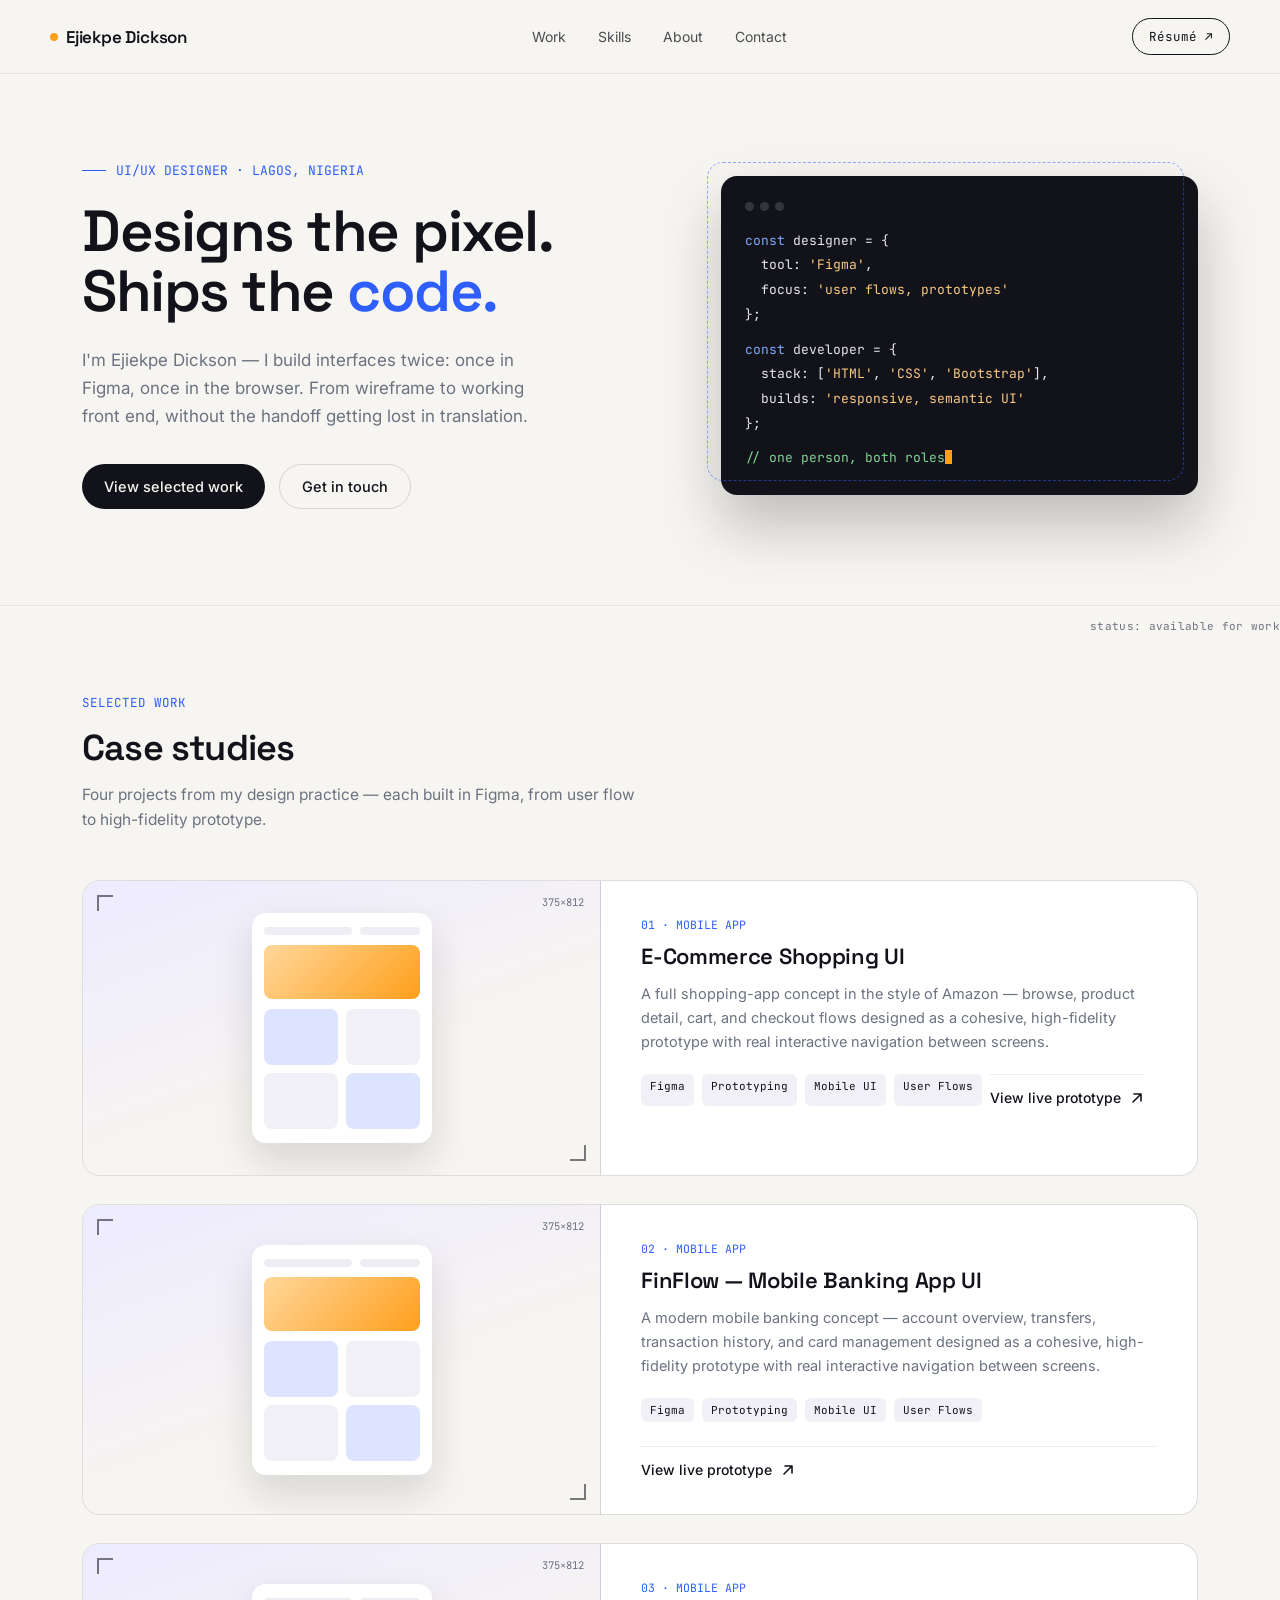
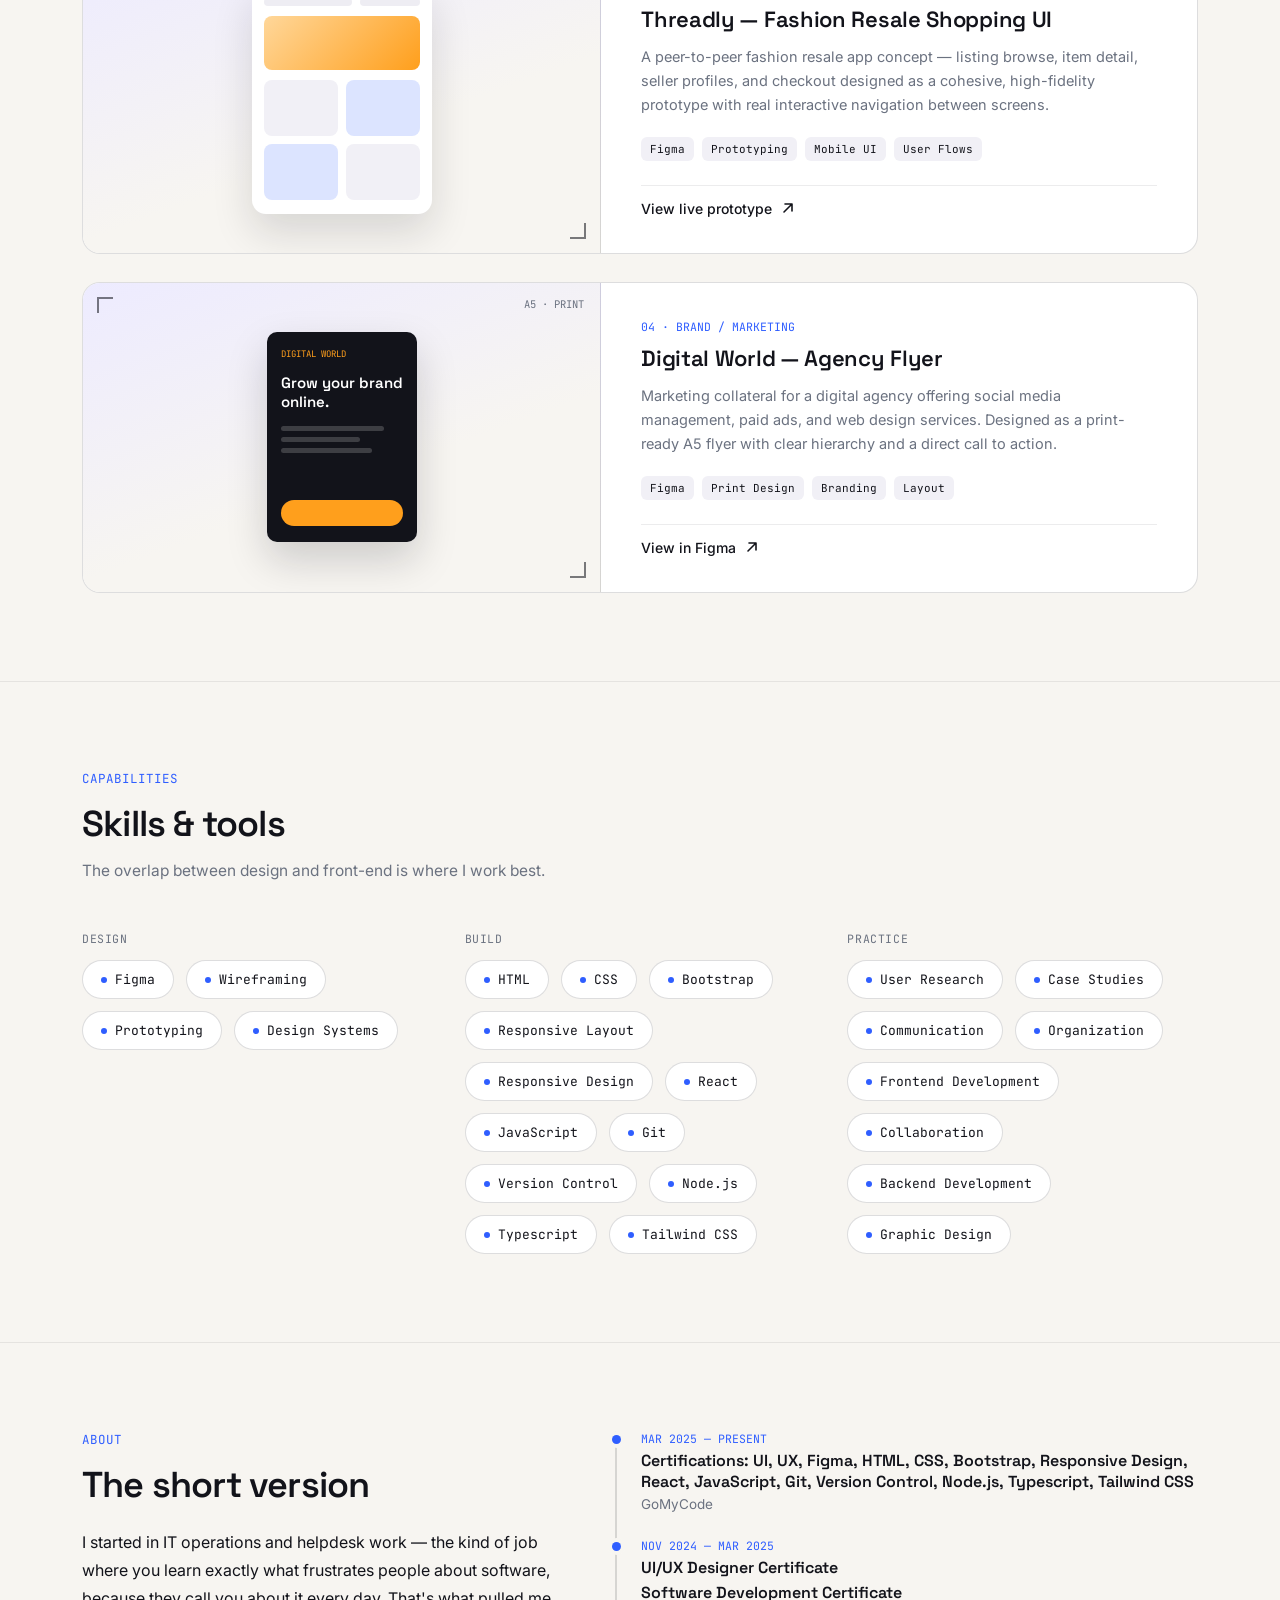
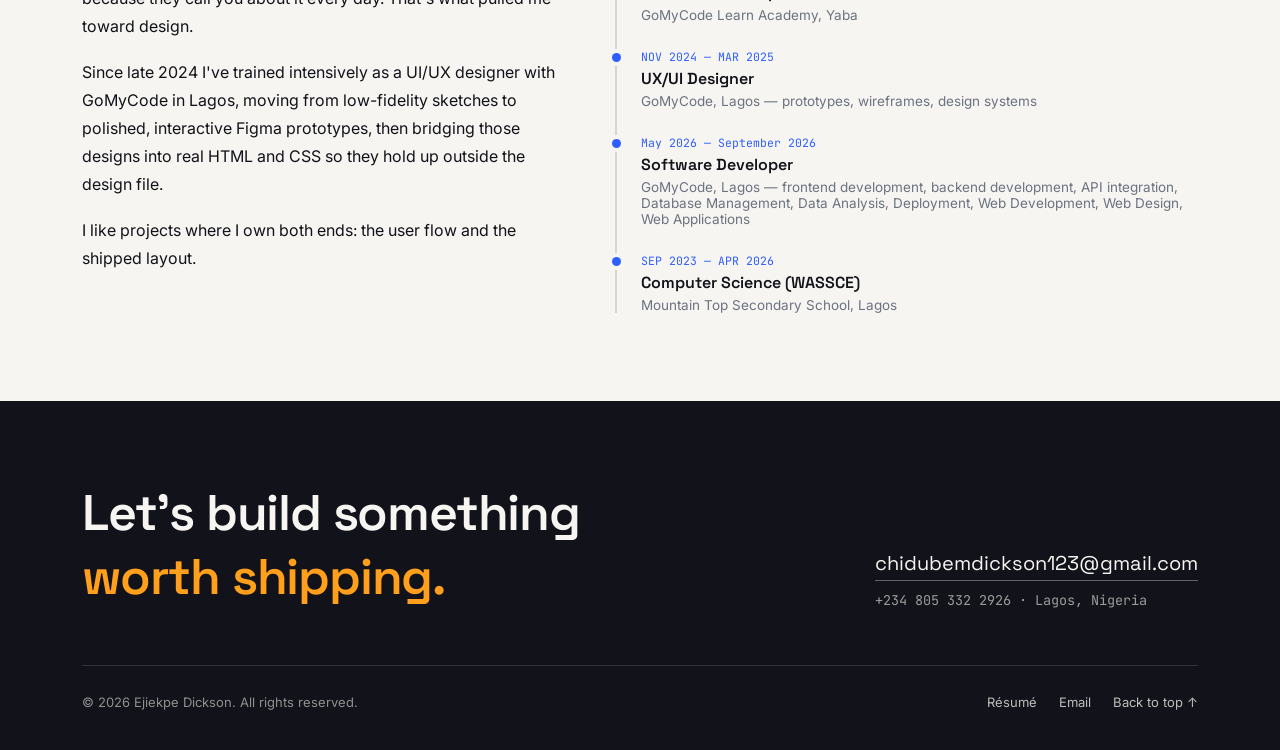
==== index.html @ d139b581 "Additional Changes" ====
<!DOCTYPE html>
<html lang="en">
<head>
<meta charset="UTF-8" />
<meta name="viewport" content="width=device-width, initial-scale=1.0" />
<title>Ejiekpe Dickson — UI/UX Designer &amp; Front-End Developer</title>
<link rel="preconnect" href="https://fonts.googleapis.com">
<link rel="preconnect" href="https://fonts.gstatic.com" crossorigin>
<link href="https://fonts.googleapis.com/css2?family=Space+Grotesk:wght@400;500;600;700&family=JetBrains+Mono:wght@400;500&family=Inter:wght@400;500;600&display=swap" rel="stylesheet">
<style>
  :root{
    --ink:#12131A;
    --paper:#F7F5F1;
    --blueprint:#2F5EFF;
    --amber:#FF9F1C;
    --slate:#6B7280;
    --line: rgba(18,19,26,0.14);
    --line-soft: rgba(18,19,26,0.08);
  }
  *{ box-sizing:border-box; }
  html{ scroll-behavior:smooth; }
  body{
    margin:0;
    background:var(--paper);
    color:var(--ink);
    font-family:'Inter', sans-serif;
    -webkit-font-smoothing:antialiased;
  }
  ::selection{ background:var(--blueprint); color:#fff; }
  a{ color:inherit; }
  img{ max-width:100%; display:block; }

  .mono{ font-family:'JetBrains Mono', monospace; }
  .display{ font-family:'Space Grotesk', sans-serif; }

  :focus-visible{ outline:2px solid var(--blueprint); outline-offset:3px; }

  .wrap{ max-width:1180px; margin:0 auto; padding:0 32px; }
  @media (max-width:640px){ .wrap{ padding:0 20px; } }

  /* ---------- NAV ---------- */
  header{
    position:sticky; top:0; z-index:50;
    background:rgba(247,245,241,0.85);
    backdrop-filter: blur(10px);
    border-bottom:1px solid var(--line-soft);
  }
  .nav{
    display:flex; align-items:center; justify-content:space-between;
    padding:18px 0;
  }
  .nav-name{
    font-family:'Space Grotesk', sans-serif;
    font-weight:600; font-size:17px; letter-spacing:-0.2px;
    text-decoration:none;
    display:flex; align-items:center; gap:8px;
  }
  .nav-name .dot{ width:8px; height:8px; border-radius:50%; background:var(--amber); display:inline-block; }
  .nav-links{ display:flex; gap:32px; align-items:center; }
  .nav-links a{
    text-decoration:none; font-size:14px; color:var(--ink); opacity:0.75;
    transition:opacity 0.15s;
  }
  .nav-links a:hover{ opacity:1; }
  .nav-cta{
    font-family:'JetBrains Mono', monospace;
    font-size:12.5px; padding:9px 16px; border:1px solid var(--ink);
    border-radius:100px; text-decoration:none !important; opacity:1 !important;
    transition: background 0.15s, color 0.15s;
  }
  .nav-cta:hover{ background:var(--ink); color:var(--paper); }
  .nav-toggle{ display:none; }
  @media (max-width:760px){
    .nav-links{ display:none; }
    .nav-toggle{ display:block; }
  }

  /* ---------- HERO ---------- */
  .hero{
    padding:88px 0 96px;
    position:relative;
  }
  .hero-grid{
    display:grid;
    grid-template-columns: 1.1fr 0.9fr;
    gap:56px;
    align-items:center;
  }
  @media (max-width:900px){
    .hero-grid{ grid-template-columns:1fr; gap:48px; }
  }

  .eyebrow{
    font-family:'JetBrains Mono', monospace;
    font-size:13px; color:var(--blueprint);
    display:flex; align-items:center; gap:10px;
    margin-bottom:22px;
  }
  .eyebrow::before{
    content:''; width:24px; height:1px; background:var(--blueprint);
  }

  .hero h1{
    font-family:'Space Grotesk', sans-serif;
    font-weight:600;
    font-size:clamp(34px, 5vw, 58px);
    line-height:1.04;
    letter-spacing:-1.5px;
    margin:0 0 24px;
  }
  .hero h1 .accent{ color:var(--blueprint); }
  .hero p.lede{
    font-size:17px; line-height:1.65; color:var(--slate);
    max-width:480px; margin:0 0 34px;
  }
  .hero-actions{ display:flex; gap:14px; flex-wrap:wrap; }
  .btn{
    display:inline-flex; align-items:center; gap:8px;
    padding:13px 22px; border-radius:100px;
    text-decoration:none; font-size:14.5px; font-weight:500;
    transition:transform 0.15s ease, box-shadow 0.15s ease;
  }
  .btn:hover{ transform:translateY(-2px); }
  .btn-primary{ background:var(--ink); color:var(--paper); }
  .btn-primary:hover{ box-shadow:0 10px 24px rgba(18,19,26,0.25); }
  .btn-ghost{ border:1px solid var(--line); color:var(--ink); }
  .btn-ghost:hover{ border-color:var(--ink); }

  /* hero visual: blueprint/terminal panel */
  .hero-panel{
    position:relative;
    background:var(--ink);
    border-radius:16px;
    padding:26px 24px 24px;
    color:#E7E7EC;
    font-family:'JetBrains Mono', monospace;
    font-size:13px;
    line-height:1.9;
    box-shadow:0 30px 60px rgba(18,19,26,0.25);
  }
  .hero-panel::before{
    content:'';
    position:absolute; top:-14px; left:-14px; right:14px; bottom:14px;
    border:1px dashed rgba(47,94,255,0.5);
    border-radius:16px;
    pointer-events:none;
  }
  .dots{ display:flex; gap:6px; margin-bottom:18px; }
  .dots span{ width:9px; height:9px; border-radius:50%; background:rgba(255,255,255,0.15); }
  .term-line{ white-space:pre; }
  .term-line .k{ color:#7DA9FF; }
  .term-line .s{ color:#FFC97D; }
  .term-line .c{ color:#7BD88F; }
  .caret{ display:inline-block; width:7px; height:14px; background:var(--amber); vertical-align:-2px; animation:blink 1.1s step-end infinite; }
  @keyframes blink{ 50%{ opacity:0; } }
  .corner-tag{
    position:absolute; font-family:'JetBrains Mono', monospace; font-size:11px;
    color:var(--slate); letter-spacing:0.3px;
  }
  .corner-tag.br{ bottom:-28px; right:0; }

  /* ---------- SECTION HEADERS ---------- */
  .section{ padding:88px 0; border-top:1px solid var(--line-soft); }
  .section-head{ margin-bottom:48px; max-width:560px; }
  .section-eyebrow{
    font-family:'JetBrains Mono', monospace; font-size:12.5px; color:var(--blueprint);
    margin-bottom:14px; display:block;
  }
  .section-head h2{
    font-family:'Space Grotesk', sans-serif; font-weight:600;
    font-size:clamp(26px,3.4vw,36px); letter-spacing:-0.8px; margin:0 0 12px;
  }
  .section-head p{ color:var(--slate); font-size:15.5px; line-height:1.6; margin:0; }

  /* ---------- WORK ---------- */
  .work-list{ display:flex; flex-direction:column; gap:28px; }
  .project-card{
    display:grid;
    grid-template-columns: 1fr 1.15fr;
    gap:0;
    border:1px solid var(--line);
    border-radius:18px;
    overflow:hidden;
    background:#fff;
    transition: box-shadow 0.2s ease, transform 0.2s ease;
  }
  .project-card:hover{ box-shadow:0 20px 48px rgba(18,19,26,0.10); transform:translateY(-3px); }
  @media (max-width:820px){ .project-card{ grid-template-columns:1fr; } }

  .project-visual{
    position:relative;
    background: linear-gradient(160deg, #EDEBFF 0%, #F7F5F1 60%);
    padding:32px;
    display:flex; align-items:center; justify-content:center;
    min-height:260px;
    border-right:1px solid var(--line);
  }
  @media (max-width:820px){ .project-visual{ border-right:none; border-bottom:1px solid var(--line); } }
  .dim-corner{
    position:absolute; width:16px; height:16px;
    border-color:var(--blueprint); opacity:0.55;
  }
  .dim-corner.tl{ top:14px; left:14px; border-top:2px solid; border-left:2px solid; }
  .dim-corner.br{ bottom:14px; right:14px; border-bottom:2px solid; border-right:2px solid; }
  .dim-label{
    position:absolute; top:14px; right:16px;
    font-family:'JetBrains Mono', monospace; font-size:10.5px; color:var(--slate);
  }

  /* mock: shopping app */
  .mock-phone{
    width:180px; height:230px; background:#fff; border-radius:14px;
    box-shadow:0 18px 40px rgba(18,19,26,0.14);
    padding:14px 12px; position:relative;
  }
  .mock-phone .row{ display:flex; gap:8px; margin-bottom:10px; }
  .mock-phone .chip{ height:8px; border-radius:4px; background:#EEEDF3; }
  .mock-phone .chip.w1{ width:60%; }
  .mock-phone .chip.w2{ width:40%; }
  .mock-phone .banner{ height:54px; border-radius:8px; background:linear-gradient(135deg,#FFD79A,#FF9F1C); margin-bottom:10px; }
  .mock-phone .grid2{ display:grid; grid-template-columns:1fr 1fr; gap:8px; }
  .mock-phone .tile{ height:56px; border-radius:8px; background:#F1F0F6; }
  .mock-phone .tile.blue{ background:#DCE4FF; }

  /* mock: flyer */
  .mock-flyer{
    width:150px; height:210px; background:#12131A; border-radius:10px;
    box-shadow:0 18px 40px rgba(18,19,26,0.18);
    padding:16px 14px; position:relative; color:#fff;
  }
  .mock-flyer .badge{ font-family:'JetBrains Mono',monospace; font-size:9px; color:#FF9F1C; margin-bottom:14px; }
  .mock-flyer .headline{ font-family:'Space Grotesk',sans-serif; font-weight:600; font-size:15px; line-height:1.25; margin-bottom:14px; }
  .mock-flyer .fl-line{ height:5px; background:rgba(255,255,255,0.18); border-radius:3px; margin-bottom:6px; }
  .mock-flyer .fl-line.w1{ width:85%; } .mock-flyer .fl-line.w2{ width:65%; } .mock-flyer .fl-line.w3{ width:75%; }
  .mock-flyer .fl-cta{ position:absolute; bottom:16px; left:14px; right:14px; height:26px; border-radius:20px; background:#FF9F1C; }

  .project-info{ padding:36px 40px; display:flex; flex-direction:column; }
  .project-tag{ font-family:'JetBrains Mono', monospace; font-size:11.5px; color:var(--blueprint); margin-bottom:10px; }
  .project-info h3{
    font-family:'Space Grotesk', sans-serif; font-size:22px; font-weight:600;
    letter-spacing:-0.3px; margin:0 0 12px;
  }
  .project-info p{ color:var(--slate); font-size:14.5px; line-height:1.65; margin:0 0 20px; }
  .project-meta{ display:flex; flex-wrap:wrap; gap:8px; margin-bottom:24px; }
  .meta-pill{
    font-family:'JetBrains Mono', monospace; font-size:11px; color:var(--ink);
    background:#F1F0F6; border-radius:6px; padding:5px 9px;
  }
  .project-link{
    margin-top:auto; display:inline-flex; align-items:center; gap:8px;
    font-size:14px; font-weight:500; text-decoration:none; color:var(--ink);
    padding-top:14px; border-top:1px solid var(--line-soft);
  }
  .project-link svg{ transition:transform 0.15s; }
  .project-link:hover svg{ transform:translate(3px,-3px); }

  /* ---------- SKILLS ---------- */
  .skills-rail{ display:flex; flex-wrap:wrap; gap:12px; }
  .skill-chip{
    font-family:'JetBrains Mono', monospace; font-size:13px;
    border:1px solid var(--line); border-radius:100px;
    padding:10px 18px; display:flex; align-items:center; gap:8px;
    background:#fff;
  }
  .skill-chip .lvl{ width:6px; height:6px; border-radius:50%; background:var(--blueprint); }
  .skill-groups{ display:grid; grid-template-columns:repeat(3,1fr); gap:32px; margin-top:36px; }
  @media (max-width:760px){ .skill-groups{ grid-template-columns:1fr; } }
  .skill-group-title{
    font-family:'JetBrains Mono', monospace; font-size:11.5px; color:var(--slate);
    text-transform:uppercase; letter-spacing:0.6px; margin-bottom:14px;
  }

  /* ---------- ABOUT ---------- */
  .about-grid{ display:grid; grid-template-columns:0.9fr 1.1fr; gap:56px; align-items:start; }
  @media (max-width:900px){ .about-grid{ grid-template-columns:1fr; } }
  .about-copy p{ font-size:16px; line-height:1.75; color:var(--ink); margin:0 0 18px; }
  .about-copy p:last-child{ margin-bottom:0; }
  .timeline{ border-left:2px solid var(--line); padding-left:24px; display:flex; flex-direction:column; gap:26px; }
  .t-item{ position:relative; }
  .t-item::before{
    content:''; position:absolute; left:-29.5px; top:4px;
    width:9px; height:9px; border-radius:50%; background:var(--blueprint);
    box-shadow:0 0 0 4px var(--paper);
  }
  .t-date{ font-family:'JetBrains Mono', monospace; font-size:11.5px; color:var(--blueprint); margin-bottom:4px; }
  .t-role{ font-family:'Space Grotesk', sans-serif; font-weight:600; font-size:16px; margin-bottom:4px; }
  .t-org{ font-size:13.5px; color:var(--slate); }

  /* ---------- FOOTER / CONTACT ---------- */
  footer{ background:var(--ink); color:var(--paper); padding:80px 0 40px; }
  .footer-head{ display:flex; justify-content:space-between; align-items:flex-end; gap:24px; flex-wrap:wrap; margin-bottom:56px; }
  .footer-head h2{
    font-family:'Space Grotesk', sans-serif; font-weight:600;
    font-size:clamp(30px,4.5vw,50px); letter-spacing:-1.2px; margin:0; max-width:560px;
  }
  .footer-head .accent{ color:var(--amber); }
  .footer-contact{ display:flex; flex-direction:column; gap:10px; }
  .footer-email{
    font-family:'Space Grotesk', sans-serif; font-size:20px; text-decoration:none;
    border-bottom:1px solid rgba(247,245,241,0.35); padding-bottom:4px; width:fit-content;
  }
  .footer-sub{ font-size:13.5px; color:rgba(247,245,241,0.6); font-family:'JetBrains Mono', monospace; }
  .footer-bottom{
    display:flex; justify-content:space-between; align-items:center; flex-wrap:wrap; gap:16px;
    padding-top:28px; border-top:1px solid rgba(247,245,241,0.14);
    font-size:13px; color:rgba(247,245,241,0.55);
  }
  .footer-links{ display:flex; gap:22px; }
  .footer-links a{ text-decoration:none; color:rgba(247,245,241,0.75); }
  .footer-links a:hover{ color:#fff; }

  /* reveal on scroll */
  .reveal{ opacity:0; transform:translateY(18px); transition:opacity 0.6s ease, transform 0.6s ease; }
  .reveal.in{ opacity:1; transform:translateY(0); }

  @media (prefers-reduced-motion: reduce){
    html{ scroll-behavior:auto; }
    .reveal{ transition:none; opacity:1; transform:none; }
    .caret{ animation:none; }
  }
</style>
</head>
<body>

<header>
  <div class="wrap nav">
    <a href="#top" class="nav-name"><span class="dot"></span>Ejiekpe Dickson</a>
    <nav class="nav-links">
      <a href="#work">Work</a>
      <a href="#skills">Skills</a>
      <a href="#about">About</a>
      <a href="#contact">Contact</a>
    </nav>
    <a class="nav-cta mono" href="resume.html" target="_blank" rel="noopener">Résumé ↗</a>
  </div>
</header>

<main id="top">

  <!-- HERO -->
  <section class="hero">
    <div class="wrap hero-grid">
      <div>
        <div class="eyebrow">UI/UX DESIGNER · LAGOS, NIGERIA</div>
        <h1>Designs the pixel. <br>Ships the <span class="accent">code.</span></h1>
        <p class="lede">I'm Ejiekpe Dickson — I build interfaces twice: once in Figma, once in the browser. From wireframe to working front end, without the handoff getting lost in translation.</p>
        <div class="hero-actions">
          <a href="#work" class="btn btn-primary">View selected work</a>
          <a href="#contact" class="btn btn-ghost">Get in touch</a>
        </div>
      </div>

      <div>
        <div class="hero-panel">
          <div class="dots"><span></span><span></span><span></span></div>
          <div class="term-line"><span class="k">const</span> designer = {</div>
          <div class="term-line">&nbsp;&nbsp;tool: <span class="s">'Figma'</span>,</div>
          <div class="term-line">&nbsp;&nbsp;focus: <span class="s">'user flows, prototypes'</span></div>
          <div class="term-line">};</div>
          <div class="term-line" style="margin-top:10px"><span class="k">const</span> developer = {</div>
          <div class="term-line">&nbsp;&nbsp;stack: [<span class="s">'HTML'</span>, <span class="s">'CSS'</span>, <span class="s">'Bootstrap'</span>],</div>
          <div class="term-line">&nbsp;&nbsp;builds: <span class="s">'responsive, semantic UI'</span></div>
          <div class="term-line">};</div>
          <div class="term-line" style="margin-top:10px"><span class="c">// one person, both roles</span><span class="caret"></span></div>
        </div>
        <div class="corner-tag br mono">status: available for work</div>
      </div>
    </div>
  </section>

  <!-- WORK -->
  <section class="section" id="work">
    <div class="wrap">
      <div class="section-head reveal">
        <span class="section-eyebrow">SELECTED WORK</span>
        <h2>Case studies</h2>
        <p>Four projects from my design practice — each built in Figma, from user flow to high-fidelity prototype.</p>
      </div>

      <div class="work-list">

        <article class="project-card reveal">
          <div class="project-visual">
            <span class="dim-corner tl"></span>
            <span class="dim-corner br"></span>
            <span class="dim-label">375×812</span>
            <div class="mock-phone">
              <div class="row"><div class="chip w1"></div><div class="chip w2"></div></div>
              <div class="banner"></div>
              <div class="grid2">
                <div class="tile blue"></div>
                <div class="tile"></div>
                <div class="tile"></div>
                <div class="tile blue"></div>
              </div>
            </div>
          </div>
          <div class="project-info">
            <span class="project-tag mono">01 · MOBILE APP</span>
            <h3>E-Commerce Shopping UI</h3>
            <p>A full shopping-app concept in the style of Amazon — browse, product detail, cart, and checkout flows designed as a cohesive, high-fidelity prototype with real interactive navigation between screens.</p>
            <div class="project-meta">
              <span class="meta-pill">Figma</span>
              <span class="meta-pill">Prototyping</span>
              <span class="meta-pill">Mobile UI</span>
              <span class="meta-pill">User Flows</span>
            <a class="project-link" href="https://www.figma.com/proto/twJjg0E0fJsLL2UksdY4fW/Amazon-App-%E2%80%93-E-Commerce-Shopping-UI-Design--Community-?node-id=4-3&p=f&t=TzZGaZgRQj4ELSGm-1&scaling=scale-down&content-scaling=fixed&page-id=0%3A1&starting-point-node-id=4%3A3&show-proto-sidebar=1" target="_blank" rel="noopener">
              View live prototype
              <svg width="16" height="16" viewBox="0 0 16 16" fill="none"><path d="M4 12L12 4M12 4H5M12 4V11" stroke="currentColor" stroke-width="1.6" stroke-linecap="round" stroke-linejoin="round"/></svg>
            </a>
          </div>
        </article>

        <article class="project-card reveal">
          <div class="project-visual">
            <span class="dim-corner tl"></span>
            <span class="dim-corner br"></span>
            <span class="dim-label">375×812</span>
            <div class="mock-phone">
              <div class="row"><div class="chip w1"></div><div class="chip w2"></div></div>
              <div class="banner"></div>
              <div class="grid2">
                <div class="tile blue"></div>
                <div class="tile"></div>
                <div class="tile"></div>
                <div class="tile blue"></div>
              </div>
            </div>
          </div>
          <div class="project-info">
            <span class="project-tag mono">02 · MOBILE APP</span>
            <h3>FinFlow — Mobile Banking App UI</h3>
            <p>A modern mobile banking concept — account overview, transfers, transaction history, and card management designed as a cohesive, high-fidelity prototype with real interactive navigation between screens.</p>
            <div class="project-meta">
              <span class="meta-pill">Figma</span>
              <span class="meta-pill">Prototyping</span>
              <span class="meta-pill">Mobile UI</span>
              <span class="meta-pill">User Flows</span>
            </div>
            <a class="project-link" href="https://www.figma.com/proto/Xz7dhCIPa7hQMRagpHbmeu/FinFlow-%E2%80%94-Mobile-Banking-App-UI?t=gE8OJDt67TYimboI-0&scaling=min-zoom&content-scaling=fixed&page-id=0%3A1&node-id=1-2" target="_blank" rel="noopener">
              View live prototype
              <svg width="16" height="16" viewBox="0 0 16 16" fill="none"><path d="M4 12L12 4M12 4H5M12 4V11" stroke="currentColor" stroke-width="1.6" stroke-linecap="round" stroke-linejoin="round"/></svg>
            </a>
          </div>
        </article>

        <article class="project-card reveal">
          <div class="project-visual">
            <span class="dim-corner tl"></span>
            <span class="dim-corner br"></span>
            <span class="dim-label">375×812</span>
            <div class="mock-phone">
              <div class="row"><div class="chip w1"></div><div class="chip w2"></div></div>
              <div class="banner"></div>
              <div class="grid2">
                <div class="tile"></div>
                <div class="tile blue"></div>
                <div class="tile blue"></div>
                <div class="tile"></div>
              </div>
            </div>
          </div>
          <div class="project-info">
            <span class="project-tag mono">03 · MOBILE APP</span>
            <h3>Threadly — Fashion Resale Shopping UI</h3>
            <p>A peer-to-peer fashion resale app concept — listing browse, item detail, seller profiles, and checkout designed as a cohesive, high-fidelity prototype with real interactive navigation between screens.</p>
            <div class="project-meta">
              <span class="meta-pill">Figma</span>
              <span class="meta-pill">Prototyping</span>
              <span class="meta-pill">Mobile UI</span>
              <span class="meta-pill">User Flows</span>
            </div>
            <a class="project-link" href="https://www.figma.com/proto/ut2lO1hCT1522Ffp3O3Z5t/Threadly-%E2%80%94-Fashion-Resale-Shopping-UI?node-id=1-2&p=f&t=a5HvKSXQgtXNwdID-1&scaling=min-zoom&content-scaling=fixed&page-id=0%3A1&starting-point-node-id=1%3A2">
              View live prototype
              <svg width="16" height="16" viewBox="0 0 16 16" fill="none"><path d="M4 12L12 4M12 4H5M12 4V11" stroke="currentColor" stroke-width="1.6" stroke-linecap="round" stroke-linejoin="round"/></svg>
            </a>
          </div>
        </article>

        <article class="project-card reveal">
          <div class="project-visual">
            <span class="dim-corner tl"></span>
            <span class="dim-corner br"></span>
            <span class="dim-label">A5 · PRINT</span>
            <div class="mock-flyer">
              <div class="badge">DIGITAL WORLD</div>
              <div class="headline">Grow your brand online.</div>
              <div class="fl-line w1"></div>
              <div class="fl-line w2"></div>
              <div class="fl-line w3"></div>
              <div class="fl-cta"></div>
            </div>
          </div>
          <div class="project-info">
            <span class="project-tag mono">04 · BRAND / MARKETING</span>
            <h3>Digital World — Agency Flyer</h3>
            <p>Marketing collateral for a digital agency offering social media management, paid ads, and web design services. Designed as a print-ready A5 flyer with clear hierarchy and a direct call to action.</p>
            <div class="project-meta">
              <span class="meta-pill">Figma</span>
              <span class="meta-pill">Print Design</span>
              <span class="meta-pill">Branding</span>
              <span class="meta-pill">Layout</span>
            </div>
            <a class="project-link" href="https://www.figma.com/design/knZTorh74vgfqlepMfeIb7/Digital-World?t=3y9PdUUTFz3yiaUQ-1" target="_blank" rel="noopener">
              View in Figma
              <svg width="16" height="16" viewBox="0 0 16 16" fill="none"><path d="M4 12L12 4M12 4H5M12 4V11" stroke="currentColor" stroke-width="1.6" stroke-linecap="round" stroke-linejoin="round"/></svg>
            </a>
          </div>
        </article>

      </div>
    </div>
  </section>

  <!-- SKILLS -->
  <section class="section" id="skills">
    <div class="wrap">
      <div class="section-head reveal">
        <span class="section-eyebrow">CAPABILITIES</span>
        <h2>Skills &amp; tools</h2>
        <p>The overlap between design and front-end is where I work best.</p>
      </div>

      <div class="skill-groups reveal">
        <div>
          <div class="skill-group-title">Design</div>
          <div class="skills-rail">
            <span class="skill-chip"><span class="lvl"></span>Figma</span>
            <span class="skill-chip"><span class="lvl"></span>Wireframing</span>
            <span class="skill-chip"><span class="lvl"></span>Prototyping</span>
            <span class="skill-chip"><span class="lvl"></span>Design Systems</span>
          </div>
        </div>
        <div>
          <div class="skill-group-title">Build</div>
          <div class="skills-rail">
            <span class="skill-chip"><span class="lvl"></span>HTML</span>
            <span class="skill-chip"><span class="lvl"></span>CSS</span>
            <span class="skill-chip"><span class="lvl"></span>Bootstrap</span>
            <span class="skill-chip"><span class="lvl"></span>Responsive Layout</span>
            <span class="skill-chip"><span class="lvl"></span>Responsive Design</span>
            <span class="skill-chip"><span class="lvl"></span>React</span>
            <span class="skill-chip"><span class="lvl"></span>JavaScript</span>
            <span class="skill-chip"><span class="lvl"></span>Git</span>
            <span class="skill-chip"><span class="lvl"></span>Version Control</span>
            <span class="skill-chip"><span class="lvl"></span>Node.js</span>
            <span class="skill-chip"><span class="lvl"></span>Typescript</span>
            <span class="skill-chip"><span class="lvl"></span>Tailwind CSS</span>
          </div>
        </div>
        <div>
          <div class="skill-group-title">Practice</div>
          <div class="skills-rail">
            <span class="skill-chip"><span class="lvl"></span>User Research</span>
            <span class="skill-chip"><span class="lvl"></span>Case Studies</span>
            <span class="skill-chip"><span class="lvl"></span>Communication</span>
            <span class="skill-chip"><span class="lvl"></span>Organization</span>
            <span class="skill-chip"><span class="lvl"></span>Frontend Development</span>
            <span class="skill-chip"><span class="lvl"></span>Collaboration</span>
            <span class="skill-chip"><span class="lvl"></span>Backend Development</span>
            <span class="skill-chip"><span class="lvl"></span>Graphic Design</span>
          </div>
        </div>
      </div>
    </div>
  </section>

  <!-- ABOUT -->
  <section class="section" id="about">
    <div class="wrap about-grid">
      <div class="reveal">
        <span class="section-eyebrow">ABOUT</span>
        <h2 style="font-family:'Space Grotesk',sans-serif; font-weight:600; font-size:clamp(26px,3.4vw,36px); letter-spacing:-0.8px; margin:0 0 20px;">The short version</h2>
        <div class="about-copy">
          <p>I started in IT operations and helpdesk work — the kind of job where you learn exactly what frustrates people about software, because they call you about it every day. That's what pulled me toward design.</p>
          <p>Since late 2024 I've trained intensively as a UI/UX designer with GoMyCode in Lagos, moving from low-fidelity sketches to polished, interactive Figma prototypes, then bridging those designs into real HTML and CSS so they hold up outside the design file.</p>
          <p>I like projects where I own both ends: the user flow and the shipped layout.</p>
        </div>
      </div>

      <div class="reveal">
        <div class="timeline">
          <div class="t-item">
            <div class="t-date">MAR 2025 — PRESENT</div>
            <div class="t-role">Certifications: UI, UX, Figma, HTML, CSS, Bootstrap, Responsive Design, React, JavaScript, Git, Version Control, Node.js, Typescript, Tailwind CSS</div>
            <div class="t-org">GoMyCode</div>
          </div>
          <div class="t-item">
            <div class="t-date">NOV 2024 — MAR 2025</div>
            <div class="t-role">UI/UX Designer Certificate</div>
            <div class="t-role">Software Development Certificate</div>
            <div class="t-org">GoMyCode Learn Academy, Yaba</div>
          </div>
          <div class="t-item">
            <div class="t-date">NOV 2024 — MAR 2025</div>
            <div class="t-role">UX/UI Designer</div>
            <div class="t-org">GoMyCode, Lagos — prototypes, wireframes, design systems</div>
          </div>
          <div class="t-item">
            <div class="t-date">May 2026 — September 2026</div>
            <div class="t-role">Software Developer</div>
            <div class="t-org">GoMyCode, Lagos — frontend development, backend development, API integration, Database Management, Data Analysis, Deployment, Web Development, Web Design, Web Applications</div>
          </div>
          <div class="t-item">
            <div class="t-date">SEP 2023 — APR 2026</div>
            <div class="t-role">Computer Science (WASSCE)</div>
            <div class="t-org">Mountain Top Secondary School, Lagos</div>
          </div>
          <!-- <div class="t-item">
            <div class="t-date">Jan 2027</div>
            <div class="t-role">Computer Science</div>
            <div class="t-org">Miva Open University, Lagos, Nigeria</div>
          </div> -->
        </div>
      </div>
    </div>
  </section>

</main>

<footer id="contact">
  <div class="wrap">
    <div class="footer-head">
      <h2>Let's build something <span class="accent">worth shipping.</span></h2>
      <div class="footer-contact">
        <a class="footer-email" href="mailto:chidubemdickson123@gmail.com">chidubemdickson123@gmail.com</a>
        <span class="footer-sub">+234 805 332 2926 · Lagos, Nigeria</span>
      </div>
    </div>
    <div class="footer-bottom">
      <span>© 2026 Ejiekpe Dickson. All rights reserved.</span>
      <div class="footer-links">
        <a href="resume.html" target="_blank" rel="noopener">Résumé</a>
        <a href="mailto:chidubemdickson123@gmail.com">Email</a>
        <a href="#top">Back to top ↑</a>
      </div>
    </div>
  </div>
</footer>

<script>
  const revealEls = document.querySelectorAll('.reveal');
  const io = new IntersectionObserver((entries) => {
    entries.forEach(e => { if (e.isIntersecting) { e.target.classList.add('in'); io.unobserve(e.target); } });
  }, { threshold: 0.15 });
  revealEls.forEach(el => io.observe(el));
</script>

</body>
</html>
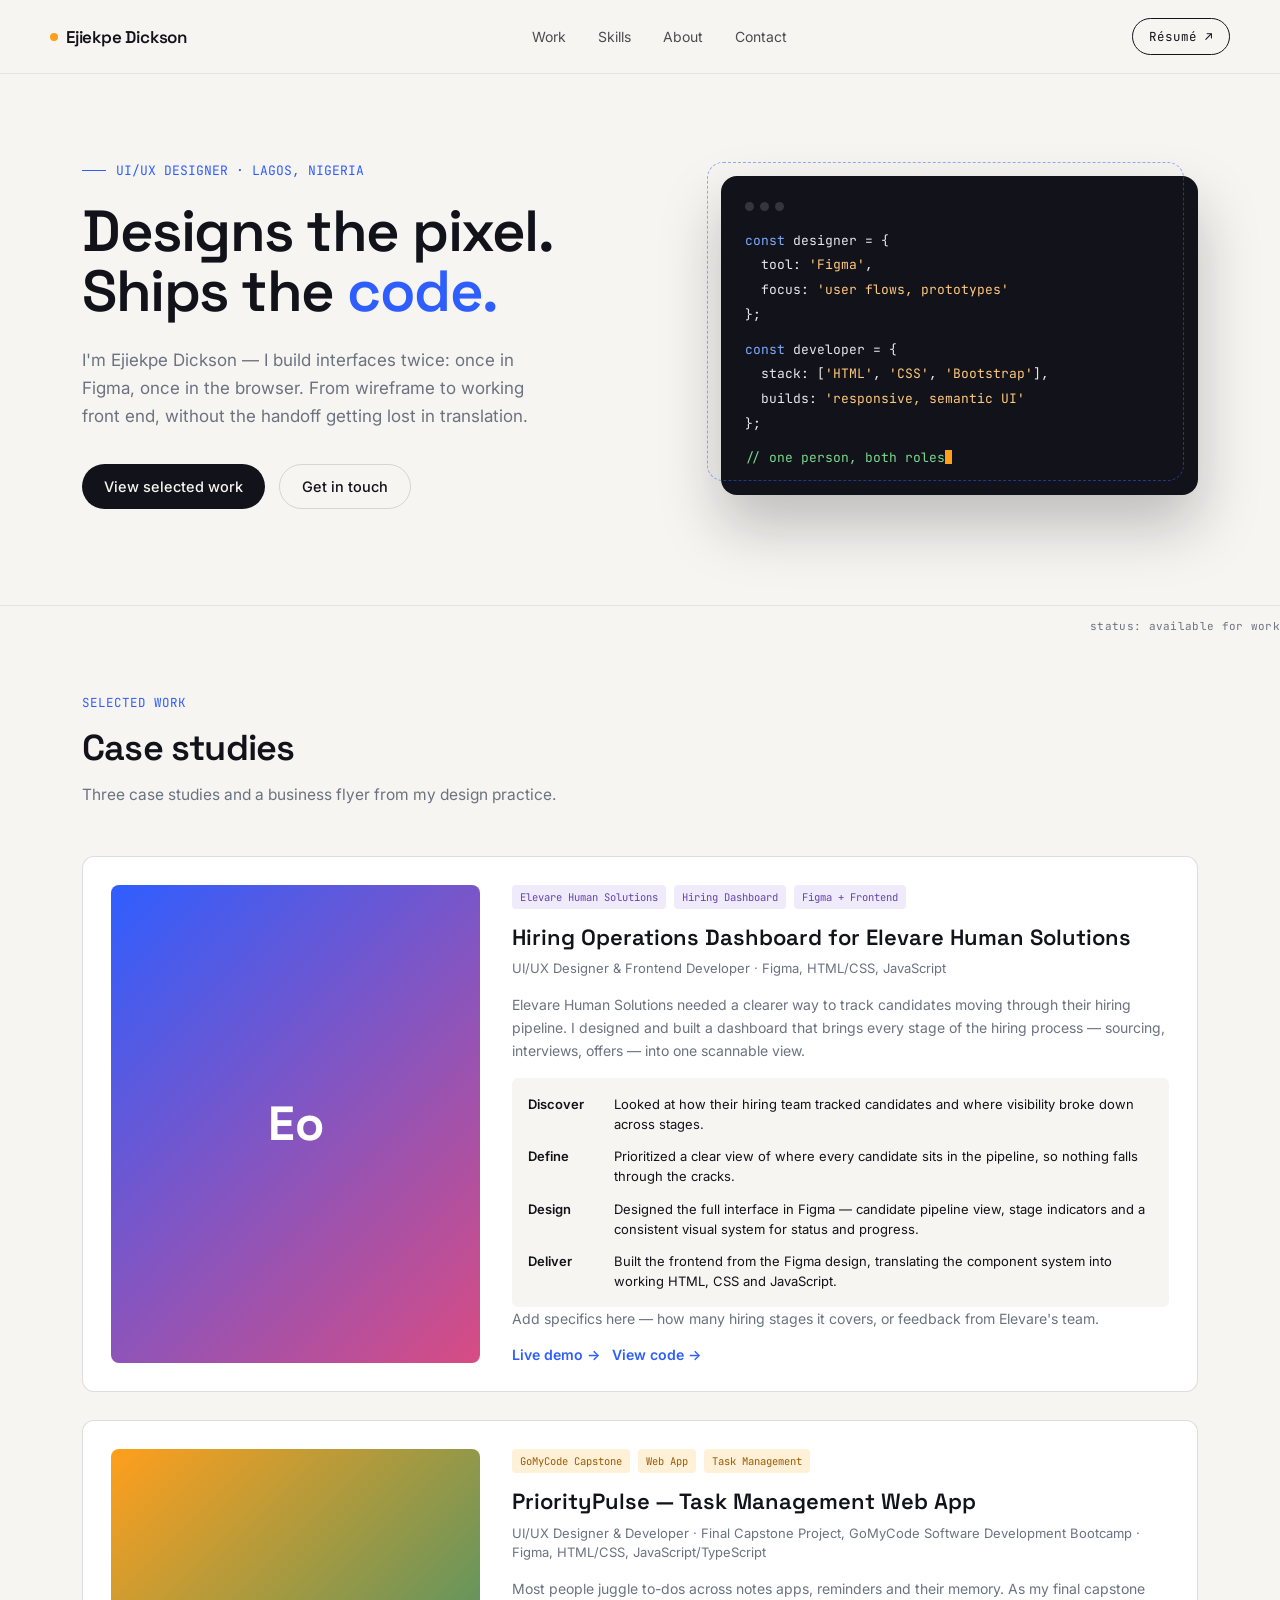
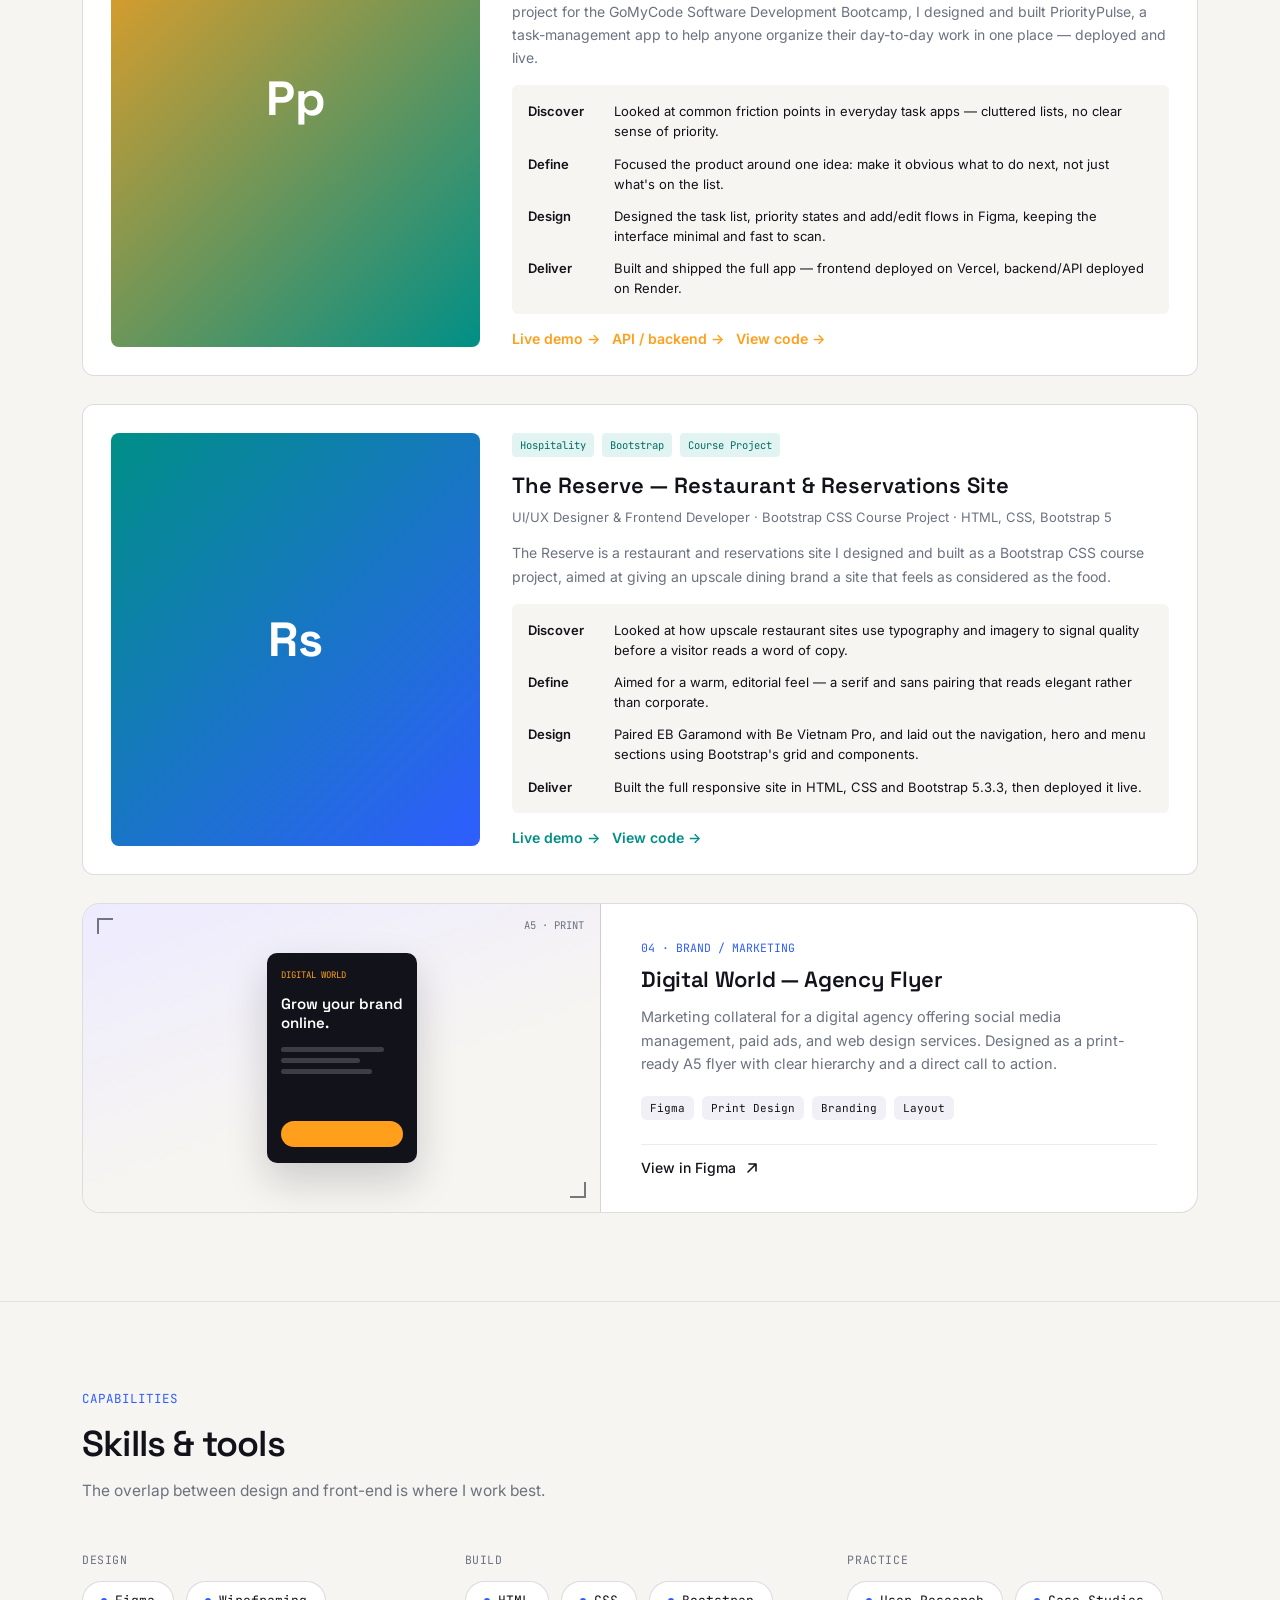
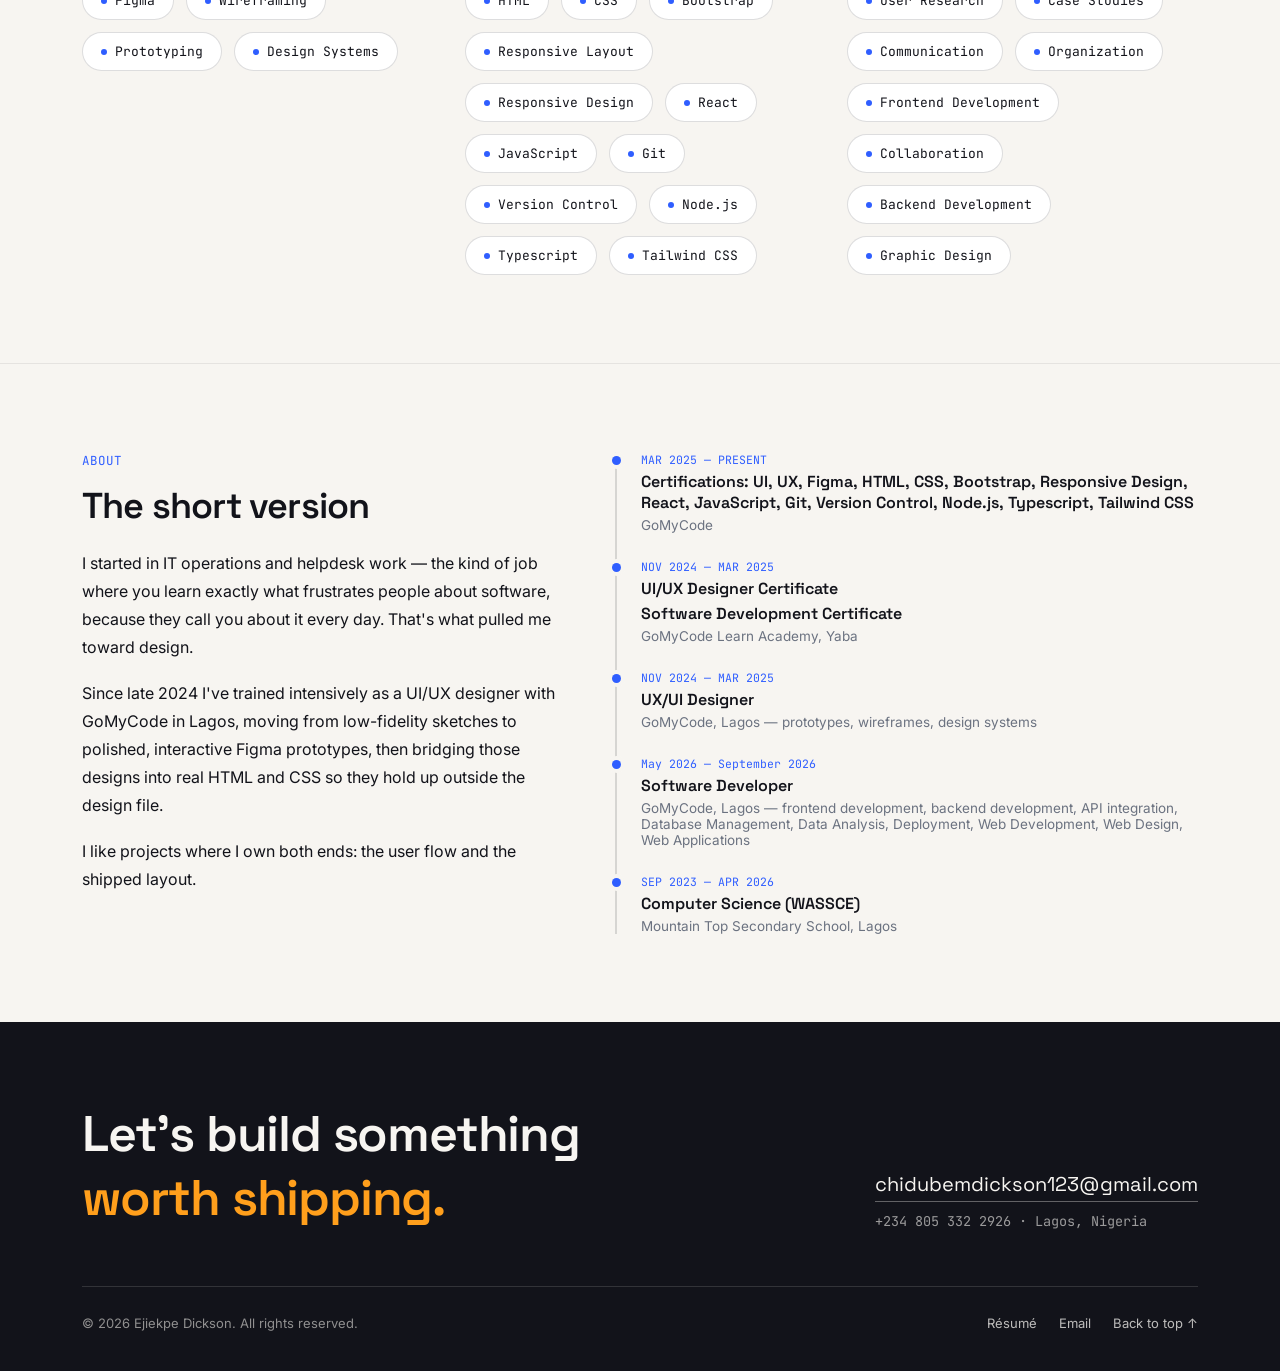
==== commit 4b36ca5b: "updated some extra Case Studies" ====
--- a/index.html
+++ b/index.html
@@ -13,6 +13,10 @@
     --paper:#F7F5F1;
     --blueprint:#2F5EFF;
     --amber:#FF9F1C;
+    --accent:#2F5EFF;
+    --pink:#D84C83;
+    --teal:#008F87;
+    --violet:#7856C5;
     --slate:#6B7280;
     --line: rgba(18,19,26,0.14);
     --line-soft: rgba(18,19,26,0.08);
@@ -253,6 +257,40 @@
   }
   .project-link svg{ transition:transform 0.15s; }
   .project-link:hover svg{ transform:translate(3px,-3px); }
+
+  .case{
+    display:grid; grid-template-columns:0.72fr 1.28fr; gap:32px;
+    padding:28px; border:1px solid var(--line); border-radius:12px;
+    background:#fff;
+  }
+  .case-visual{
+    min-height:200px; border-radius:8px;
+    display:flex; align-items:center; justify-content:center;
+  }
+  .glyph{
+    color:#fff; font-family:'Space Grotesk',sans-serif;
+    font-size:48px; font-weight:700;
+  }
+  .case-tags{ display:flex; flex-wrap:wrap; gap:8px; margin-bottom:14px; }
+  .tag{
+    border-radius:4px; padding:5px 8px;
+    font-family:'JetBrains Mono',monospace; font-size:10.5px;
+  }
+  .c-violet{ color:#6443AD; background:#F0EBFA; }
+  .c-amber{ color:#9A5B00; background:#FFF0D8; }
+  .c-teal{ color:#006E68; background:#E1F4F1; }
+  .case h3{
+    font-family:'Space Grotesk',sans-serif; font-size:22px; line-height:1.3;
+    font-weight:600; margin:0 0 8px;
+  }
+  .case .meta{ color:var(--slate); font-size:13px; line-height:1.5; margin-bottom:14px; }
+  .case p{ color:var(--slate); font-size:14px; line-height:1.65; margin:0 0 16px; }
+  .process{ padding:16px; background:var(--paper); border-radius:6px; }
+  .process ol{ display:grid; gap:12px; margin:0; padding:0; list-style:none; }
+  .process li{ display:grid; grid-template-columns:74px 1fr; gap:12px; font-size:13px; line-height:1.55; }
+  .process .step{ color:var(--ink); font-weight:600; }
+  @media (max-width:820px){ .case{ grid-template-columns:1fr; gap:20px; } }
+  @media (max-width:480px){ .case{ padding:18px; } .process li{ grid-template-columns:1fr; gap:2px; } }
 
   /* ---------- SKILLS ---------- */
   .skills-rail{ display:flex; flex-wrap:wrap; gap:12px; }
@@ -374,108 +412,78 @@
       <div class="section-head reveal">
         <span class="section-eyebrow">SELECTED WORK</span>
         <h2>Case studies</h2>
-        <p>Four projects from my design practice — each built in Figma, from user flow to high-fidelity prototype.</p>
+        <p>Three case studies and a business flyer from my design practice.</p>
       </div>
 
       <div class="work-list">
 
-        <article class="project-card reveal">
-          <div class="project-visual">
-            <span class="dim-corner tl"></span>
-            <span class="dim-corner br"></span>
-            <span class="dim-label">375×812</span>
-            <div class="mock-phone">
-              <div class="row"><div class="chip w1"></div><div class="chip w2"></div></div>
-              <div class="banner"></div>
-              <div class="grid2">
-                <div class="tile blue"></div>
-                <div class="tile"></div>
-                <div class="tile"></div>
-                <div class="tile blue"></div>
-              </div>
-            </div>
-          </div>
-          <div class="project-info">
-            <span class="project-tag mono">01 · MOBILE APP</span>
-            <h3>E-Commerce Shopping UI</h3>
-            <p>A full shopping-app concept in the style of Amazon — browse, product detail, cart, and checkout flows designed as a cohesive, high-fidelity prototype with real interactive navigation between screens.</p>
-            <div class="project-meta">
-              <span class="meta-pill">Figma</span>
-              <span class="meta-pill">Prototyping</span>
-              <span class="meta-pill">Mobile UI</span>
-              <span class="meta-pill">User Flows</span>
-            <a class="project-link" href="https://www.figma.com/proto/twJjg0E0fJsLL2UksdY4fW/Amazon-App-%E2%80%93-E-Commerce-Shopping-UI-Design--Community-?node-id=4-3&p=f&t=TzZGaZgRQj4ELSGm-1&scaling=scale-down&content-scaling=fixed&page-id=0%3A1&starting-point-node-id=4%3A3&show-proto-sidebar=1" target="_blank" rel="noopener">
-              View live prototype
-              <svg width="16" height="16" viewBox="0 0 16 16" fill="none"><path d="M4 12L12 4M12 4H5M12 4V11" stroke="currentColor" stroke-width="1.6" stroke-linecap="round" stroke-linejoin="round"/></svg>
-            </a>
-          </div>
-        </article>
-
-        <article class="project-card reveal">
-          <div class="project-visual">
-            <span class="dim-corner tl"></span>
-            <span class="dim-corner br"></span>
-            <span class="dim-label">375×812</span>
-            <div class="mock-phone">
-              <div class="row"><div class="chip w1"></div><div class="chip w2"></div></div>
-              <div class="banner"></div>
-              <div class="grid2">
-                <div class="tile blue"></div>
-                <div class="tile"></div>
-                <div class="tile"></div>
-                <div class="tile blue"></div>
-              </div>
-            </div>
-          </div>
-          <div class="project-info">
-            <span class="project-tag mono">02 · MOBILE APP</span>
-            <h3>FinFlow — Mobile Banking App UI</h3>
-            <p>A modern mobile banking concept — account overview, transfers, transaction history, and card management designed as a cohesive, high-fidelity prototype with real interactive navigation between screens.</p>
-            <div class="project-meta">
-              <span class="meta-pill">Figma</span>
-              <span class="meta-pill">Prototyping</span>
-              <span class="meta-pill">Mobile UI</span>
-              <span class="meta-pill">User Flows</span>
-            </div>
-            <a class="project-link" href="https://www.figma.com/proto/Xz7dhCIPa7hQMRagpHbmeu/FinFlow-%E2%80%94-Mobile-Banking-App-UI?t=gE8OJDt67TYimboI-0&scaling=min-zoom&content-scaling=fixed&page-id=0%3A1&node-id=1-2" target="_blank" rel="noopener">
-              View live prototype
-              <svg width="16" height="16" viewBox="0 0 16 16" fill="none"><path d="M4 12L12 4M12 4H5M12 4V11" stroke="currentColor" stroke-width="1.6" stroke-linecap="round" stroke-linejoin="round"/></svg>
-            </a>
-          </div>
-        </article>
-
-        <article class="project-card reveal">
-          <div class="project-visual">
-            <span class="dim-corner tl"></span>
-            <span class="dim-corner br"></span>
-            <span class="dim-label">375×812</span>
-            <div class="mock-phone">
-              <div class="row"><div class="chip w1"></div><div class="chip w2"></div></div>
-              <div class="banner"></div>
-              <div class="grid2">
-                <div class="tile"></div>
-                <div class="tile blue"></div>
-                <div class="tile blue"></div>
-                <div class="tile"></div>
-              </div>
-            </div>
-          </div>
-          <div class="project-info">
-            <span class="project-tag mono">03 · MOBILE APP</span>
-            <h3>Threadly — Fashion Resale Shopping UI</h3>
-            <p>A peer-to-peer fashion resale app concept — listing browse, item detail, seller profiles, and checkout designed as a cohesive, high-fidelity prototype with real interactive navigation between screens.</p>
-            <div class="project-meta">
-              <span class="meta-pill">Figma</span>
-              <span class="meta-pill">Prototyping</span>
-              <span class="meta-pill">Mobile UI</span>
-              <span class="meta-pill">User Flows</span>
-            </div>
-            <a class="project-link" href="https://www.figma.com/proto/ut2lO1hCT1522Ffp3O3Z5t/Threadly-%E2%80%94-Fashion-Resale-Shopping-UI?node-id=1-2&p=f&t=a5HvKSXQgtXNwdID-1&scaling=min-zoom&content-scaling=fixed&page-id=0%3A1&starting-point-node-id=1%3A2">
-              View live prototype
-              <svg width="16" height="16" viewBox="0 0 16 16" fill="none"><path d="M4 12L12 4M12 4H5M12 4V11" stroke="currentColor" stroke-width="1.6" stroke-linecap="round" stroke-linejoin="round"/></svg>
-            </a>
-          </div>
-        </article>
+        <div class="case reveal">
+          <div class="case-visual" style="background: linear-gradient(135deg, var(--accent), var(--pink));"><span class="glyph">Eo</span></div>
+          <div>
+            <div class="case-tags"><span class="tag c-violet">Elevare Human Solutions</span><span class="tag c-violet">Hiring Dashboard</span><span class="tag c-violet">Figma + Frontend</span></div>
+            <h3>Hiring Operations Dashboard for Elevare Human Solutions</h3>
+            <div class="meta">UI/UX Designer &amp; Frontend Developer · Figma, HTML/CSS, JavaScript</div>
+            <p>Elevare Human Solutions needed a clearer way to track candidates moving through their hiring pipeline. I designed and built a dashboard that brings every stage of the hiring process — sourcing, interviews, offers — into one scannable view.</p>
+            <div class="process">
+              <ol>
+                <li><span class="step">Discover</span><span>Looked at how their hiring team tracked candidates and where visibility broke down across stages.</span></li>
+                <li><span class="step">Define</span><span>Prioritized a clear view of where every candidate sits in the pipeline, so nothing falls through the cracks.</span></li>
+                <li><span class="step">Design</span><span>Designed the full interface in Figma — candidate pipeline view, stage indicators and a consistent visual system for status and progress.</span></li>
+                <li><span class="step">Deliver</span><span>Built the frontend from the Figma design, translating the component system into working HTML, CSS and JavaScript.</span></li>
+              </ol>
+            </div>
+            <p style="font-size:0.88rem;">Add specifics here — how many hiring stages it covers, or feedback from Elevare's team.</p>
+            <div style="display:flex; gap:12px; margin-top:16px;">
+              <a href="https://enterprise-ops-dashboard-eight.vercel.app/" target="_blank" rel="noopener" style="font-size:0.88rem; font-weight:600; color:var(--accent); text-decoration:none;">Live demo →</a>
+              <a href="https://github.com/chidubemdixon-ship-it/Enterprise-Ops-Dashboard.git" target="_blank" rel="noopener" style="font-size:0.88rem; font-weight:600; color:var(--accent); text-decoration:none;">View code →</a>
+            </div>
+          </div>
+        </div>
+
+        <div class="case reveal">
+          <div class="case-visual" style="background: linear-gradient(135deg, var(--amber), var(--teal));"><span class="glyph">Pp</span></div>
+          <div>
+            <div class="case-tags"><span class="tag c-amber">GoMyCode Capstone</span><span class="tag c-amber">Web App</span><span class="tag c-amber">Task Management</span></div>
+            <h3>PriorityPulse — Task Management Web App</h3>
+            <div class="meta">UI/UX Designer &amp; Developer · Final Capstone Project, GoMyCode Software Development Bootcamp · Figma, HTML/CSS, JavaScript/TypeScript</div>
+            <p>Most people juggle to-dos across notes apps, reminders and their memory. As my final capstone project for the GoMyCode Software Development Bootcamp, I designed and built PriorityPulse, a task-management app to help anyone organize their day-to-day work in one place — deployed and live.</p>
+            <div class="process">
+              <ol>
+                <li><span class="step">Discover</span><span>Looked at common friction points in everyday task apps — cluttered lists, no clear sense of priority.</span></li>
+                <li><span class="step">Define</span><span>Focused the product around one idea: make it obvious what to do next, not just what's on the list.</span></li>
+                <li><span class="step">Design</span><span>Designed the task list, priority states and add/edit flows in Figma, keeping the interface minimal and fast to scan.</span></li>
+                <li><span class="step">Deliver</span><span>Built and shipped the full app — frontend deployed on Vercel, backend/API deployed on Render.</span></li>
+              </ol>
+            </div>
+            <div style="display:flex; gap:12px; margin-top:16px; flex-wrap:wrap;">
+              <a href="https://task-manager-frontend-dickson5.vercel.app/" target="_blank" rel="noopener" style="font-size:0.88rem; font-weight:600; color:var(--amber); text-decoration:none;">Live demo →</a>
+              <a href="https://prioritypulse-4ewd.onrender.com" target="_blank" rel="noopener" style="font-size:0.88rem; font-weight:600; color:var(--amber); text-decoration:none;">API / backend →</a>
+              <a href="https://github.com/chidubemdixon-ship-it/Labphase.git" target="_blank" rel="noopener" style="font-size:0.88rem; font-weight:600; color:var(--amber); text-decoration:none;">View code →</a>
+            </div>
+          </div>
+        </div>
+
+        <div class="case reveal">
+          <div class="case-visual" style="background: linear-gradient(135deg, var(--teal), var(--accent));"><span class="glyph">Rs</span></div>
+          <div>
+            <div class="case-tags"><span class="tag c-teal">Hospitality</span><span class="tag c-teal">Bootstrap</span><span class="tag c-teal">Course Project</span></div>
+            <h3>The Reserve — Restaurant &amp; Reservations Site</h3>
+            <div class="meta">UI/UX Designer &amp; Frontend Developer · Bootstrap CSS Course Project · HTML, CSS, Bootstrap 5</div>
+            <p>The Reserve is a restaurant and reservations site I designed and built as a Bootstrap CSS course project, aimed at giving an upscale dining brand a site that feels as considered as the food.</p>
+            <div class="process">
+              <ol>
+                <li><span class="step">Discover</span><span>Looked at how upscale restaurant sites use typography and imagery to signal quality before a visitor reads a word of copy.</span></li>
+                <li><span class="step">Define</span><span>Aimed for a warm, editorial feel — a serif and sans pairing that reads elegant rather than corporate.</span></li>
+                <li><span class="step">Design</span><span>Paired EB Garamond with Be Vietnam Pro, and laid out the navigation, hero and menu sections using Bootstrap's grid and components.</span></li>
+                <li><span class="step">Deliver</span><span>Built the full responsive site in HTML, CSS and Bootstrap 5.3.3, then deployed it live.</span></li>
+              </ol>
+            </div>
+            <div style="display:flex; gap:12px; margin-top:16px;">
+              <a href="https://the-reserve-st-git-main-dickson5.vercel.app/" target="_blank" rel="noopener" style="font-size:0.88rem; font-weight:600; color:var(--teal); text-decoration:none;">Live demo →</a>
+              <a href="https://github.com/chidubemdixon-ship-it/the-reserve-st.git" target="_blank" rel="noopener" style="font-size:0.88rem; font-weight:600; color:var(--teal); text-decoration:none;">View code →</a>
+            </div>
+          </div>
+        </div>
 
         <article class="project-card reveal">
           <div class="project-visual">
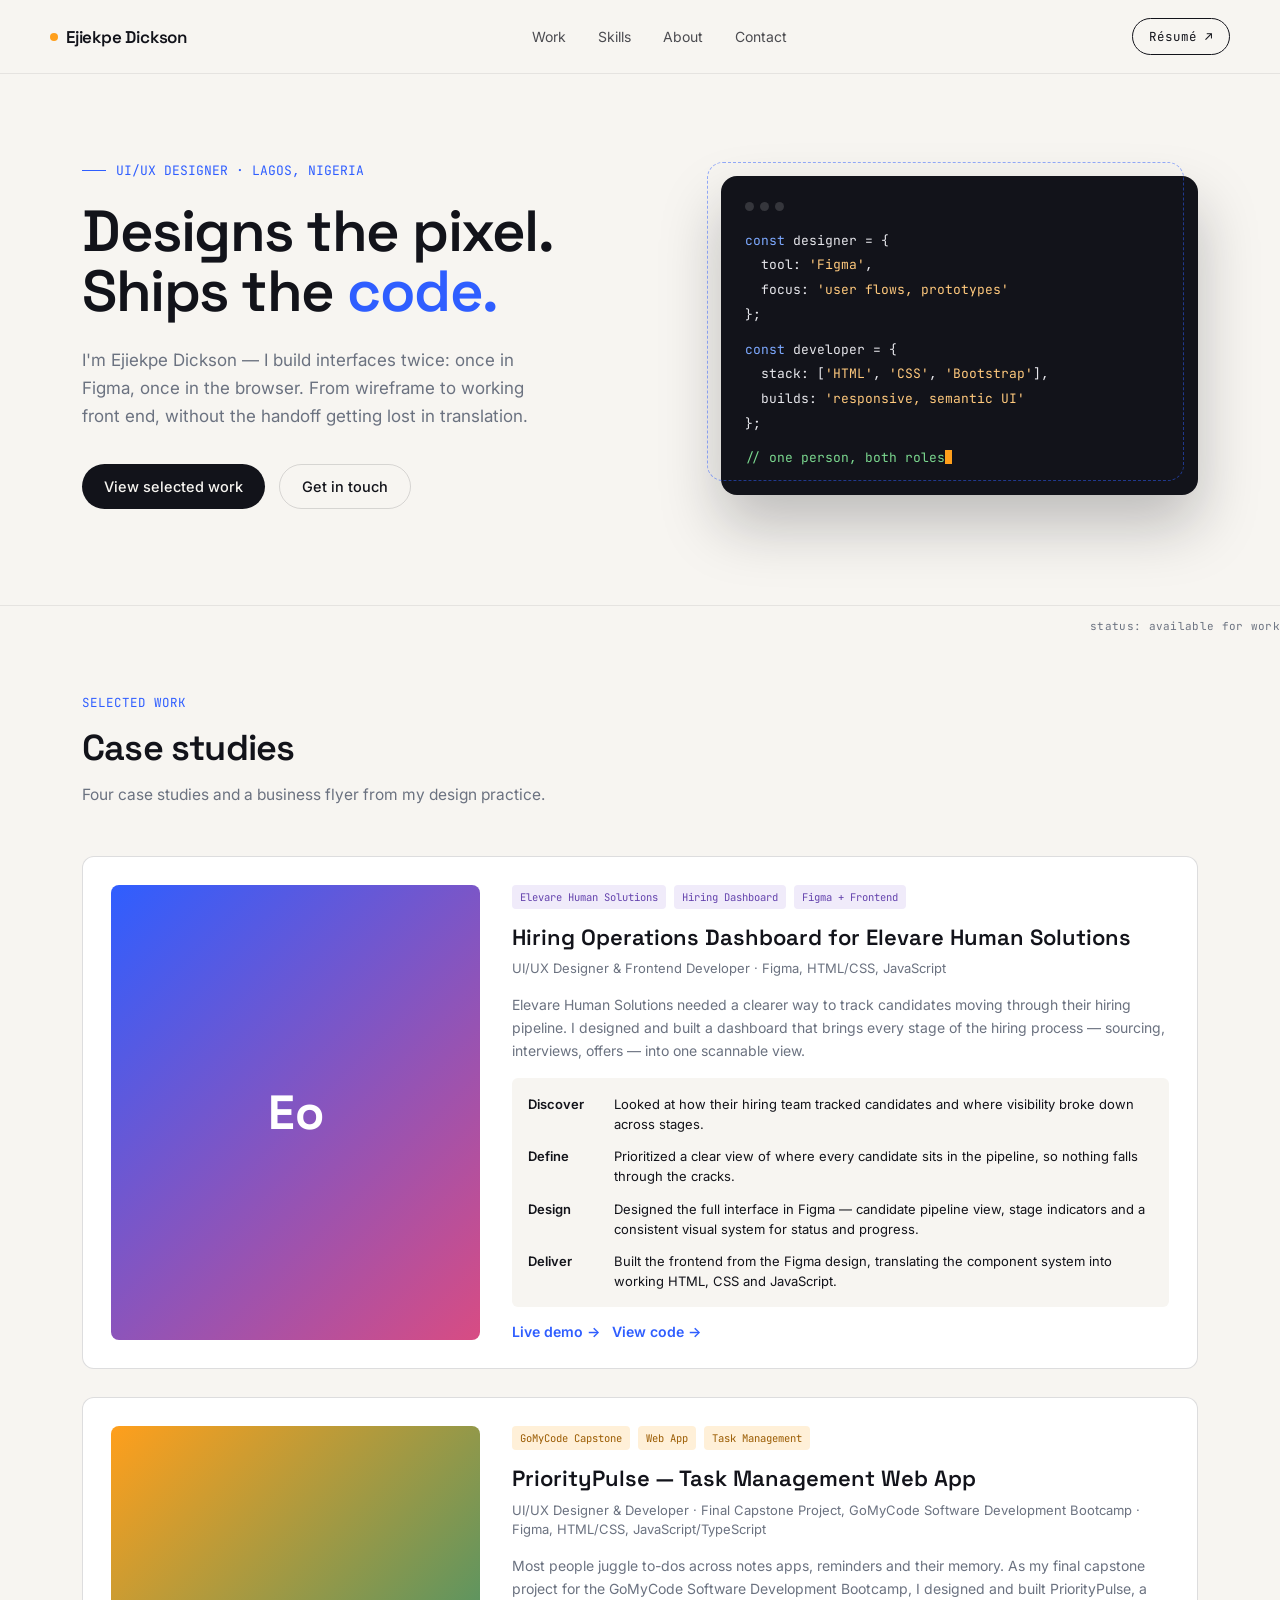
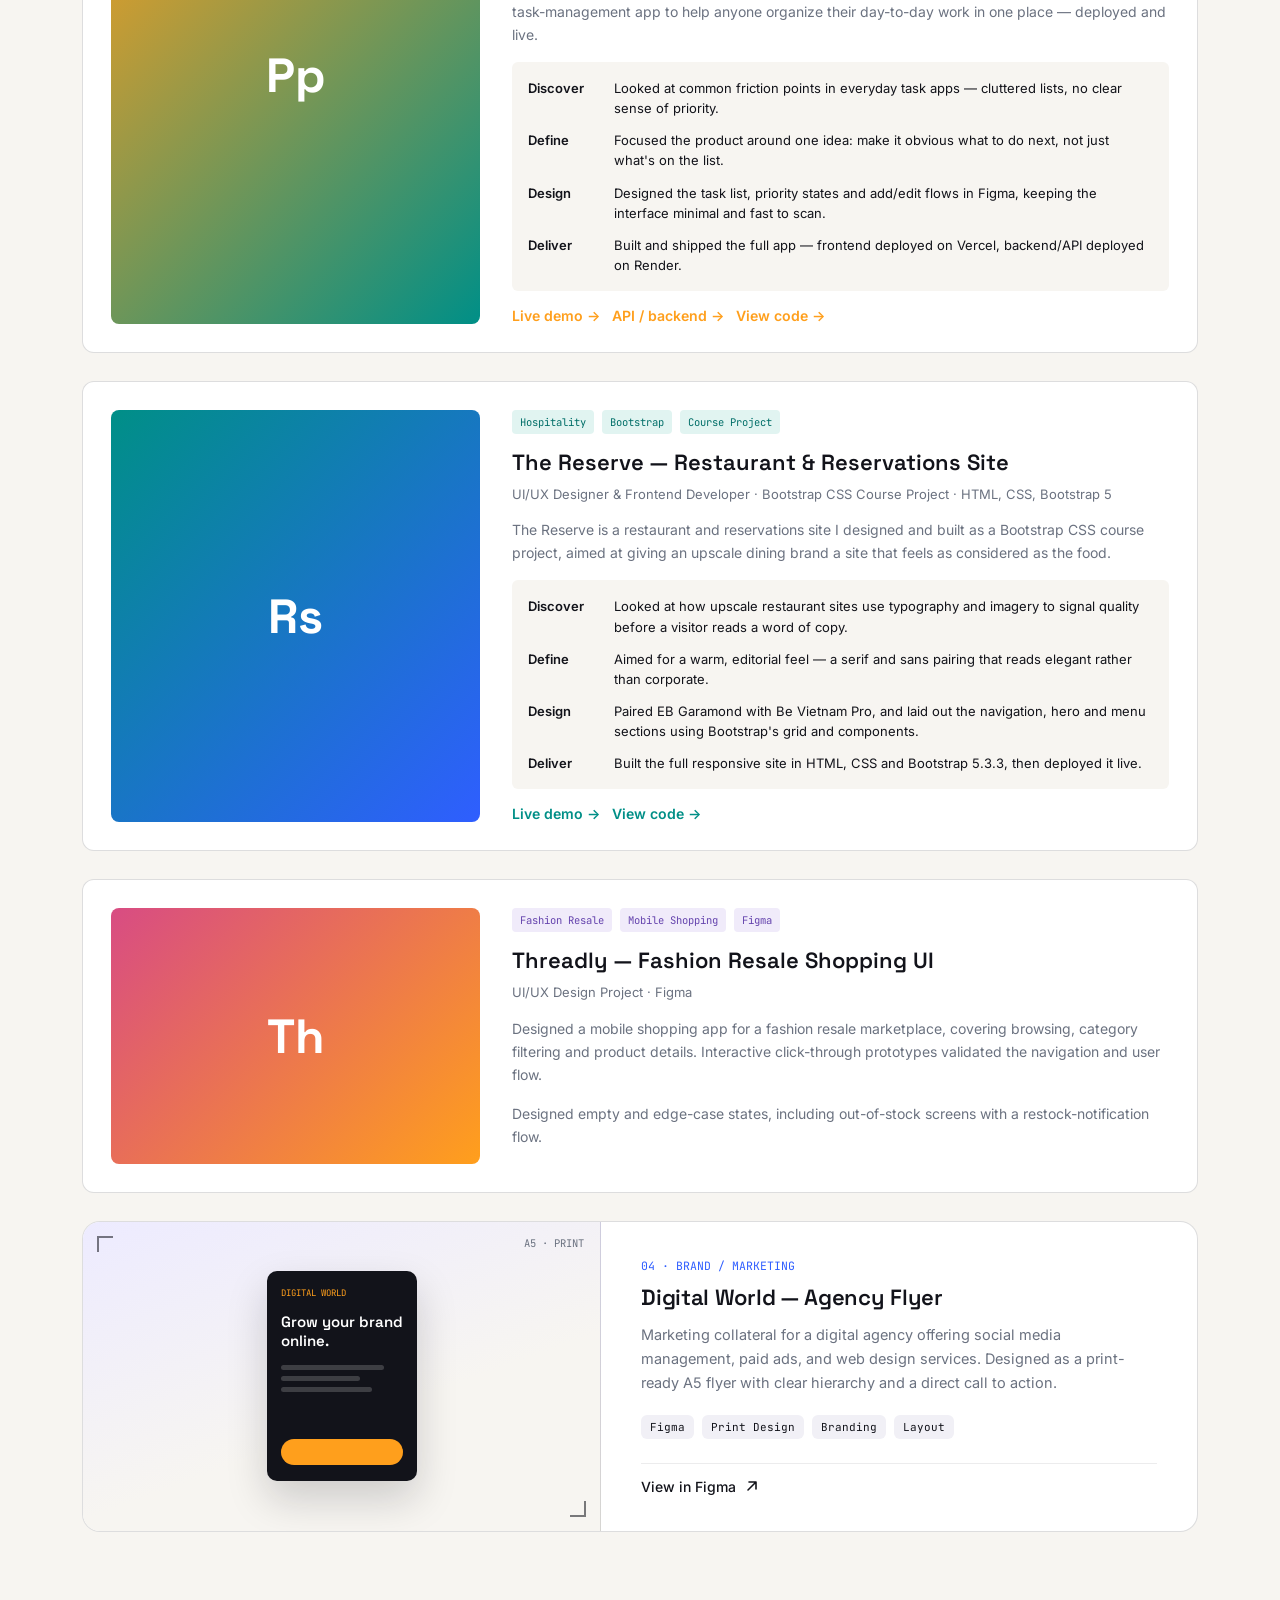
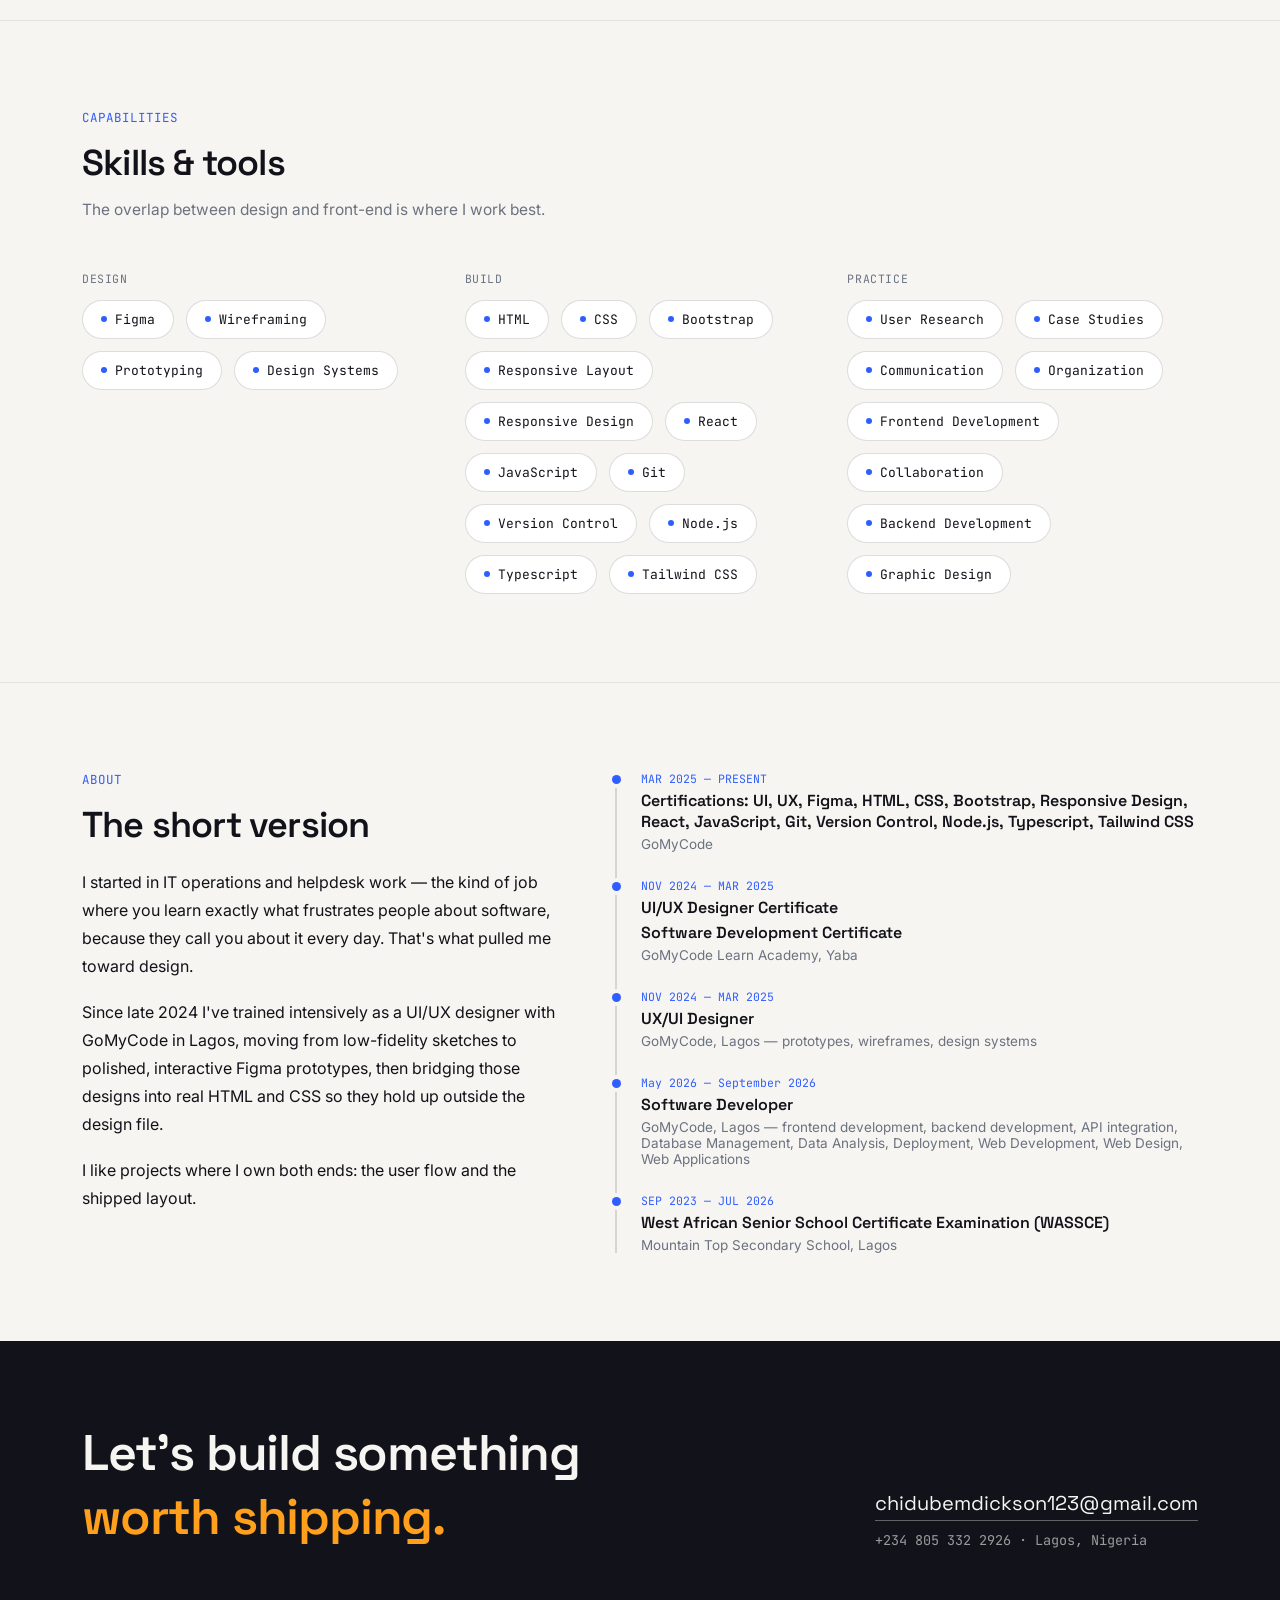
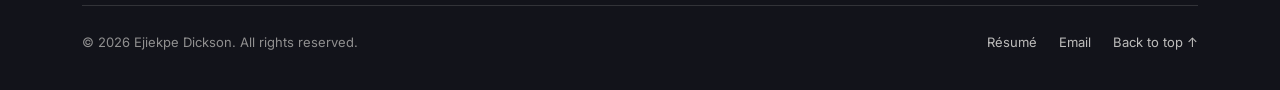
==== commit 0255e8cf: "Fix phone number, remove placeholder, correct school details" ====
--- a/index.html
+++ b/index.html
@@ -412,7 +412,7 @@
       <div class="section-head reveal">
         <span class="section-eyebrow">SELECTED WORK</span>
         <h2>Case studies</h2>
-        <p>Three case studies and a business flyer from my design practice.</p>
+        <p>Four case studies and a business flyer from my design practice.</p>
       </div>
 
       <div class="work-list">
@@ -432,7 +432,6 @@
                 <li><span class="step">Deliver</span><span>Built the frontend from the Figma design, translating the component system into working HTML, CSS and JavaScript.</span></li>
               </ol>
             </div>
-            <p style="font-size:0.88rem;">Add specifics here — how many hiring stages it covers, or feedback from Elevare's team.</p>
             <div style="display:flex; gap:12px; margin-top:16px;">
               <a href="https://enterprise-ops-dashboard-eight.vercel.app/" target="_blank" rel="noopener" style="font-size:0.88rem; font-weight:600; color:var(--accent); text-decoration:none;">Live demo →</a>
               <a href="https://github.com/chidubemdixon-ship-it/Enterprise-Ops-Dashboard.git" target="_blank" rel="noopener" style="font-size:0.88rem; font-weight:600; color:var(--accent); text-decoration:none;">View code →</a>
@@ -479,9 +478,20 @@
               </ol>
             </div>
             <div style="display:flex; gap:12px; margin-top:16px;">
-              <a href="https://the-reserve-st-git-main-dickson5.vercel.app/" target="_blank" rel="noopener" style="font-size:0.88rem; font-weight:600; color:var(--teal); text-decoration:none;">Live demo →</a>
+              <a href="https://the-reserve-st.vercel.app" target="_blank" rel="noopener" style="font-size:0.88rem; font-weight:600; color:var(--teal); text-decoration:none;">Live demo →</a>
               <a href="https://github.com/chidubemdixon-ship-it/the-reserve-st.git" target="_blank" rel="noopener" style="font-size:0.88rem; font-weight:600; color:var(--teal); text-decoration:none;">View code →</a>
             </div>
+          </div>
+        </div>
+
+        <div class="case reveal">
+          <div class="case-visual" style="background: linear-gradient(135deg, var(--pink), var(--amber));"><span class="glyph">Th</span></div>
+          <div>
+            <div class="case-tags"><span class="tag c-violet">Fashion Resale</span><span class="tag c-violet">Mobile Shopping</span><span class="tag c-violet">Figma</span></div>
+            <h3>Threadly — Fashion Resale Shopping UI</h3>
+            <div class="meta">UI/UX Design Project · Figma</div>
+            <p>Designed a mobile shopping app for a fashion resale marketplace, covering browsing, category filtering and product details. Interactive click-through prototypes validated the navigation and user flow.</p>
+            <p>Designed empty and edge-case states, including out-of-stock screens with a restock-notification flow.</p>
           </div>
         </div>
 
@@ -610,8 +620,8 @@
             <div class="t-org">GoMyCode, Lagos — frontend development, backend development, API integration, Database Management, Data Analysis, Deployment, Web Development, Web Design, Web Applications</div>
           </div>
           <div class="t-item">
-            <div class="t-date">SEP 2023 — APR 2026</div>
-            <div class="t-role">Computer Science (WASSCE)</div>
+            <div class="t-date">SEP 2023 — JUL 2026</div>
+            <div class="t-role">West African Senior School Certificate Examination (WASSCE)</div>
             <div class="t-org">Mountain Top Secondary School, Lagos</div>
           </div>
           <!-- <div class="t-item">
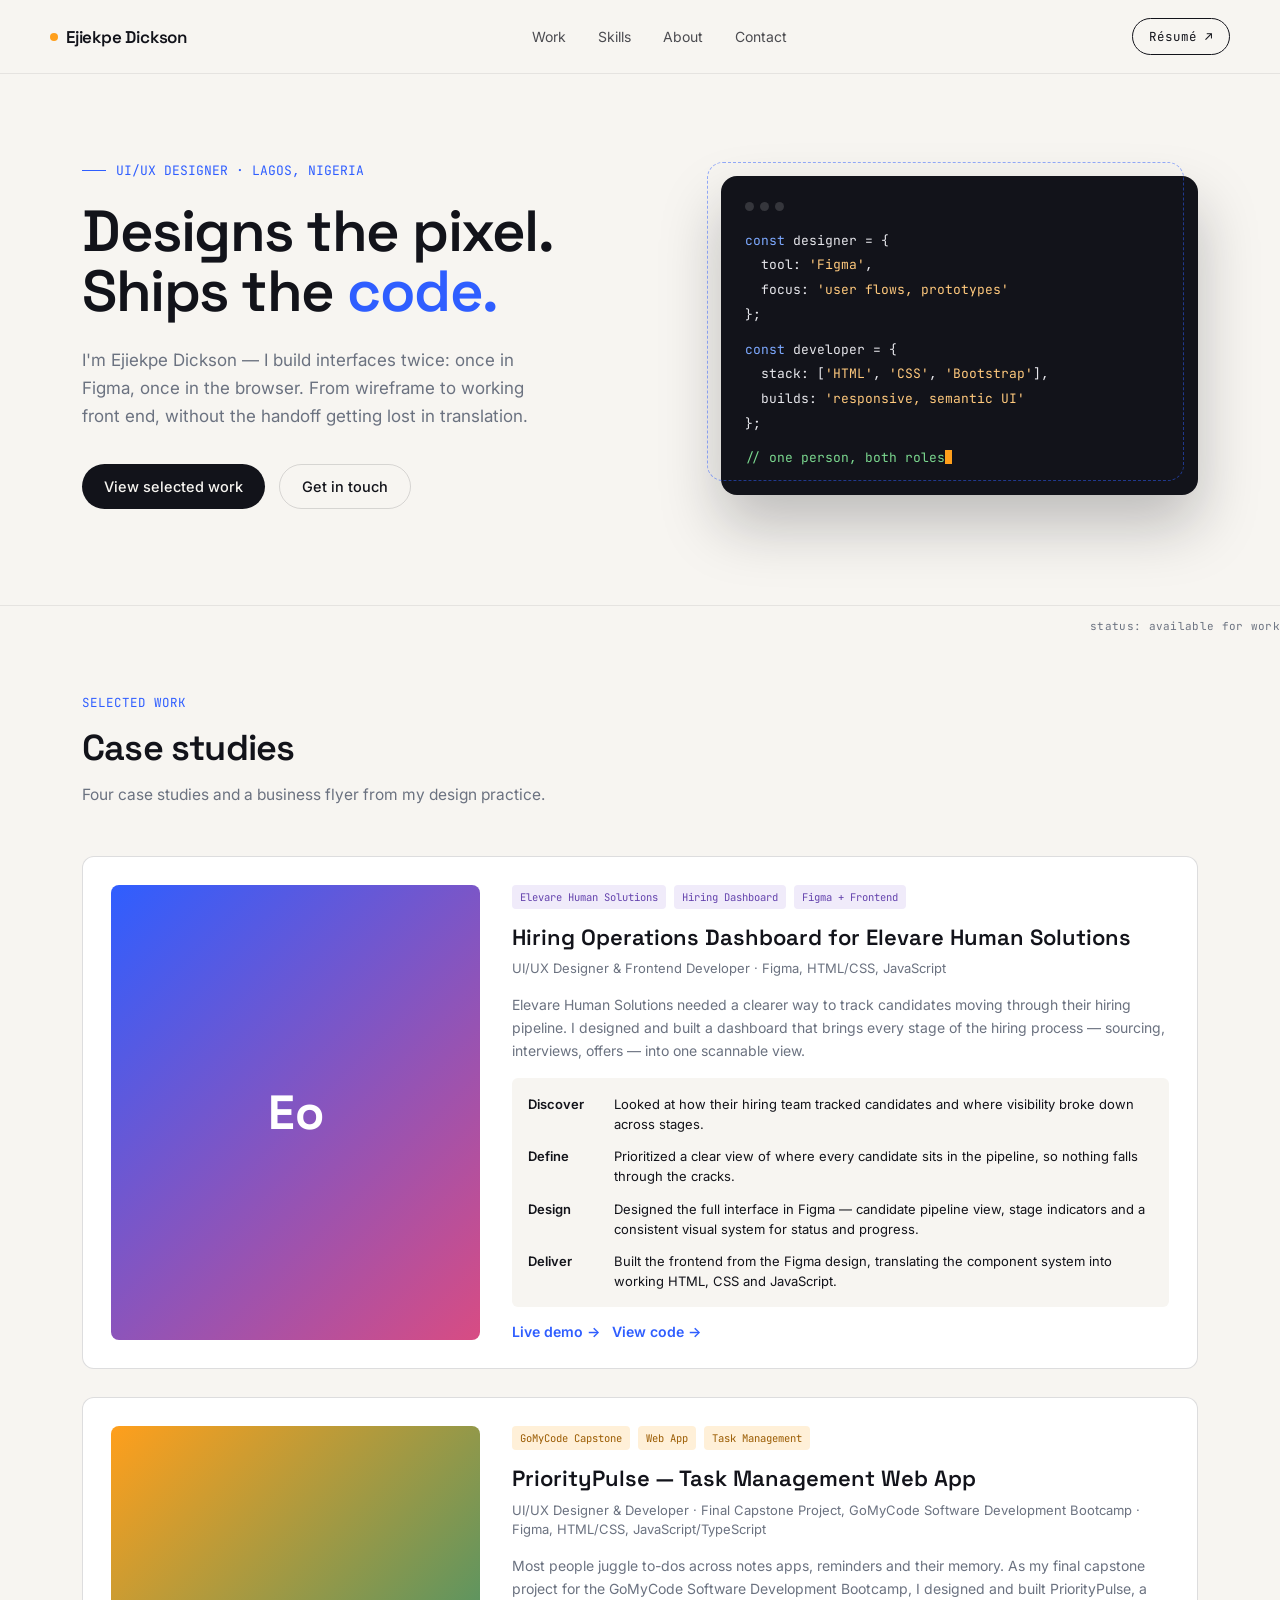
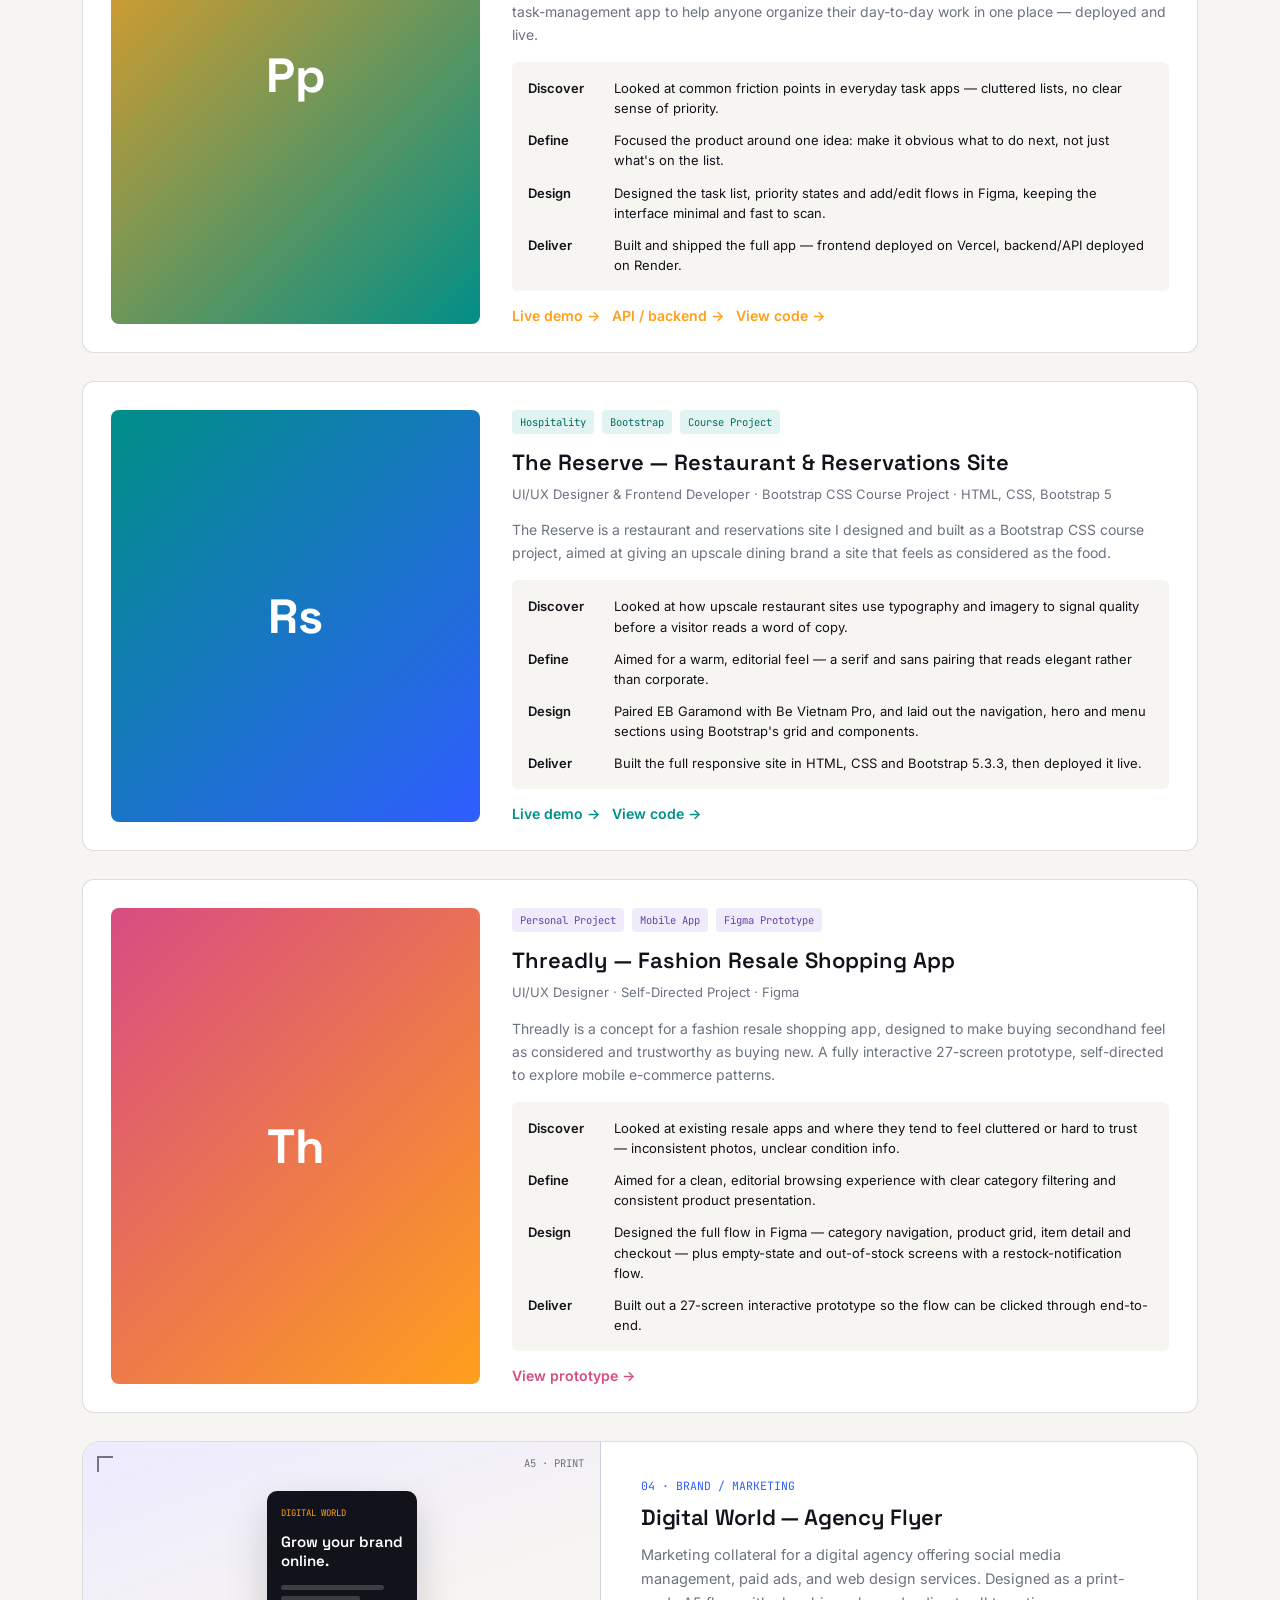
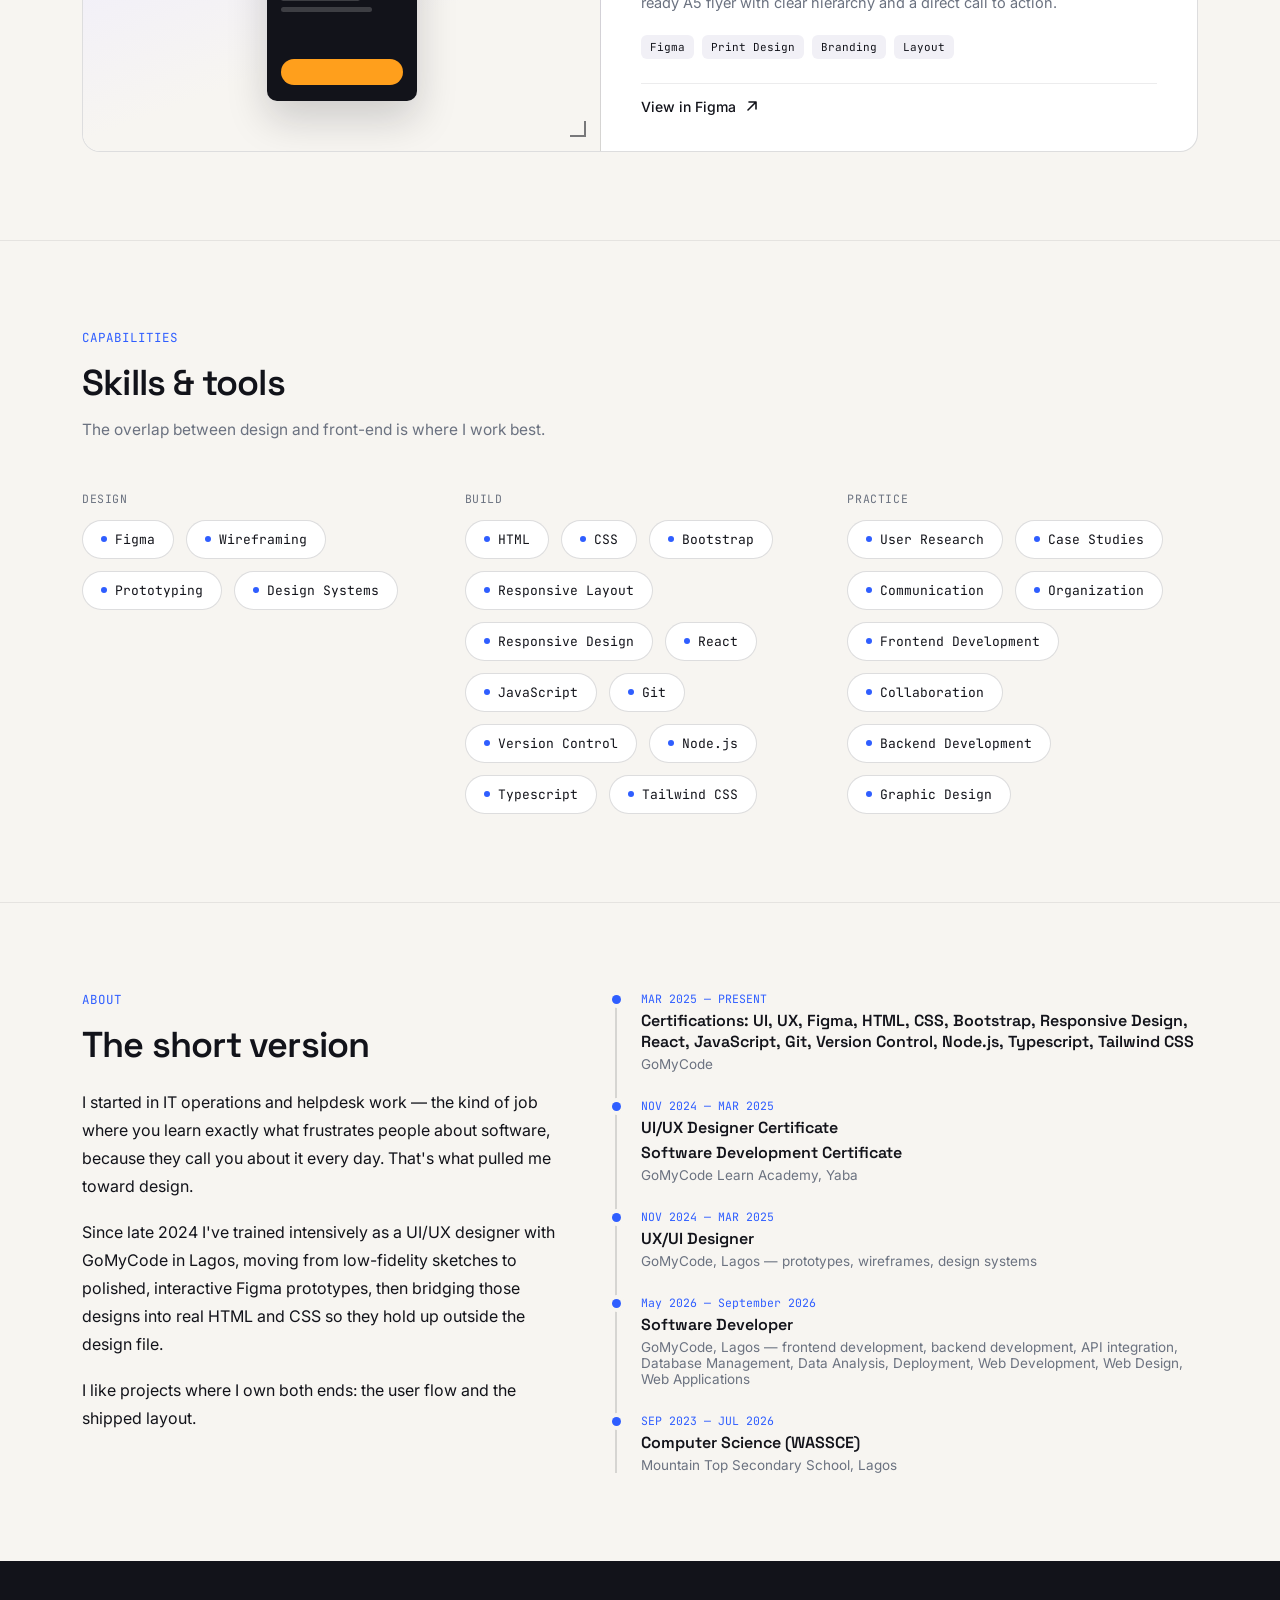
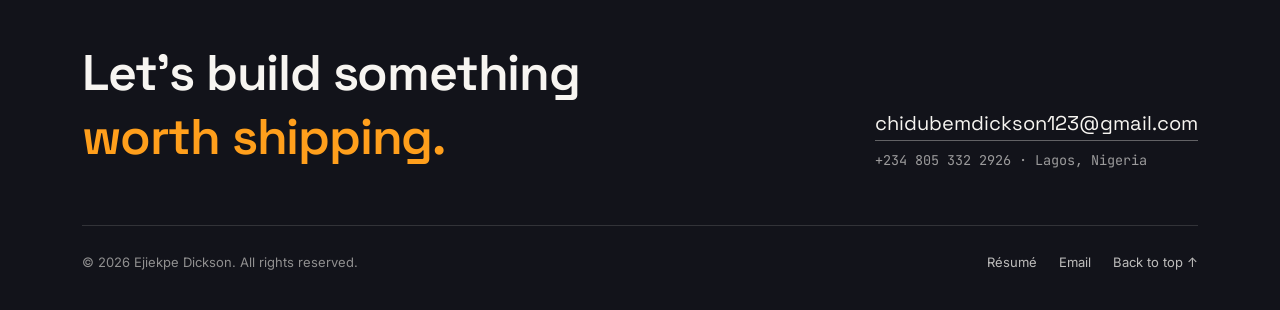
==== commit a7dca69f: "Fix placeholder, school dates, add Threadly, update links" ====
--- a/index.html
+++ b/index.html
@@ -487,11 +487,21 @@
         <div class="case reveal">
           <div class="case-visual" style="background: linear-gradient(135deg, var(--pink), var(--amber));"><span class="glyph">Th</span></div>
           <div>
-            <div class="case-tags"><span class="tag c-violet">Fashion Resale</span><span class="tag c-violet">Mobile Shopping</span><span class="tag c-violet">Figma</span></div>
-            <h3>Threadly — Fashion Resale Shopping UI</h3>
-            <div class="meta">UI/UX Design Project · Figma</div>
-            <p>Designed a mobile shopping app for a fashion resale marketplace, covering browsing, category filtering and product details. Interactive click-through prototypes validated the navigation and user flow.</p>
-            <p>Designed empty and edge-case states, including out-of-stock screens with a restock-notification flow.</p>
+            <div class="case-tags"><span class="tag c-violet">Personal Project</span><span class="tag c-violet">Mobile App</span><span class="tag c-violet">Figma Prototype</span></div>
+            <h3>Threadly — Fashion Resale Shopping App</h3>
+            <div class="meta">UI/UX Designer · Self-Directed Project · Figma</div>
+            <p>Threadly is a concept for a fashion resale shopping app, designed to make buying secondhand feel as considered and trustworthy as buying new. A fully interactive 27-screen prototype, self-directed to explore mobile e-commerce patterns.</p>
+            <div class="process">
+              <ol>
+                <li><span class="step">Discover</span><span>Looked at existing resale apps and where they tend to feel cluttered or hard to trust — inconsistent photos, unclear condition info.</span></li>
+                <li><span class="step">Define</span><span>Aimed for a clean, editorial browsing experience with clear category filtering and consistent product presentation.</span></li>
+                <li><span class="step">Design</span><span>Designed the full flow in Figma — category navigation, product grid, item detail and checkout — plus empty-state and out-of-stock screens with a restock-notification flow.</span></li>
+                <li><span class="step">Deliver</span><span>Built out a 27-screen interactive prototype so the flow can be clicked through end-to-end.</span></li>
+              </ol>
+            </div>
+            <div style="display:flex; gap:12px; margin-top:16px;">
+              <a href="https://www.figma.com/proto/ut2lO1hCT1522Ffp3O3Z5t/Threadly-%E2%80%94-Fashion-Resale-Shopping-UI?node-id=1-2&amp;p=f&amp;t=a5HvKSXQgtXNwdID-1&amp;scaling=min-zoom&amp;content-scaling=fixed&amp;page-id=0%3A1&amp;starting-point-node-id=1%3A2" target="_blank" rel="noopener" style="font-size:0.88rem; font-weight:600; color:var(--pink); text-decoration:none;">View prototype →</a>
+            </div>
           </div>
         </div>
 
@@ -621,7 +631,7 @@
           </div>
           <div class="t-item">
             <div class="t-date">SEP 2023 — JUL 2026</div>
-            <div class="t-role">West African Senior School Certificate Examination (WASSCE)</div>
+            <div class="t-role">Computer Science (WASSCE)</div>
             <div class="t-org">Mountain Top Secondary School, Lagos</div>
           </div>
           <!-- <div class="t-item">
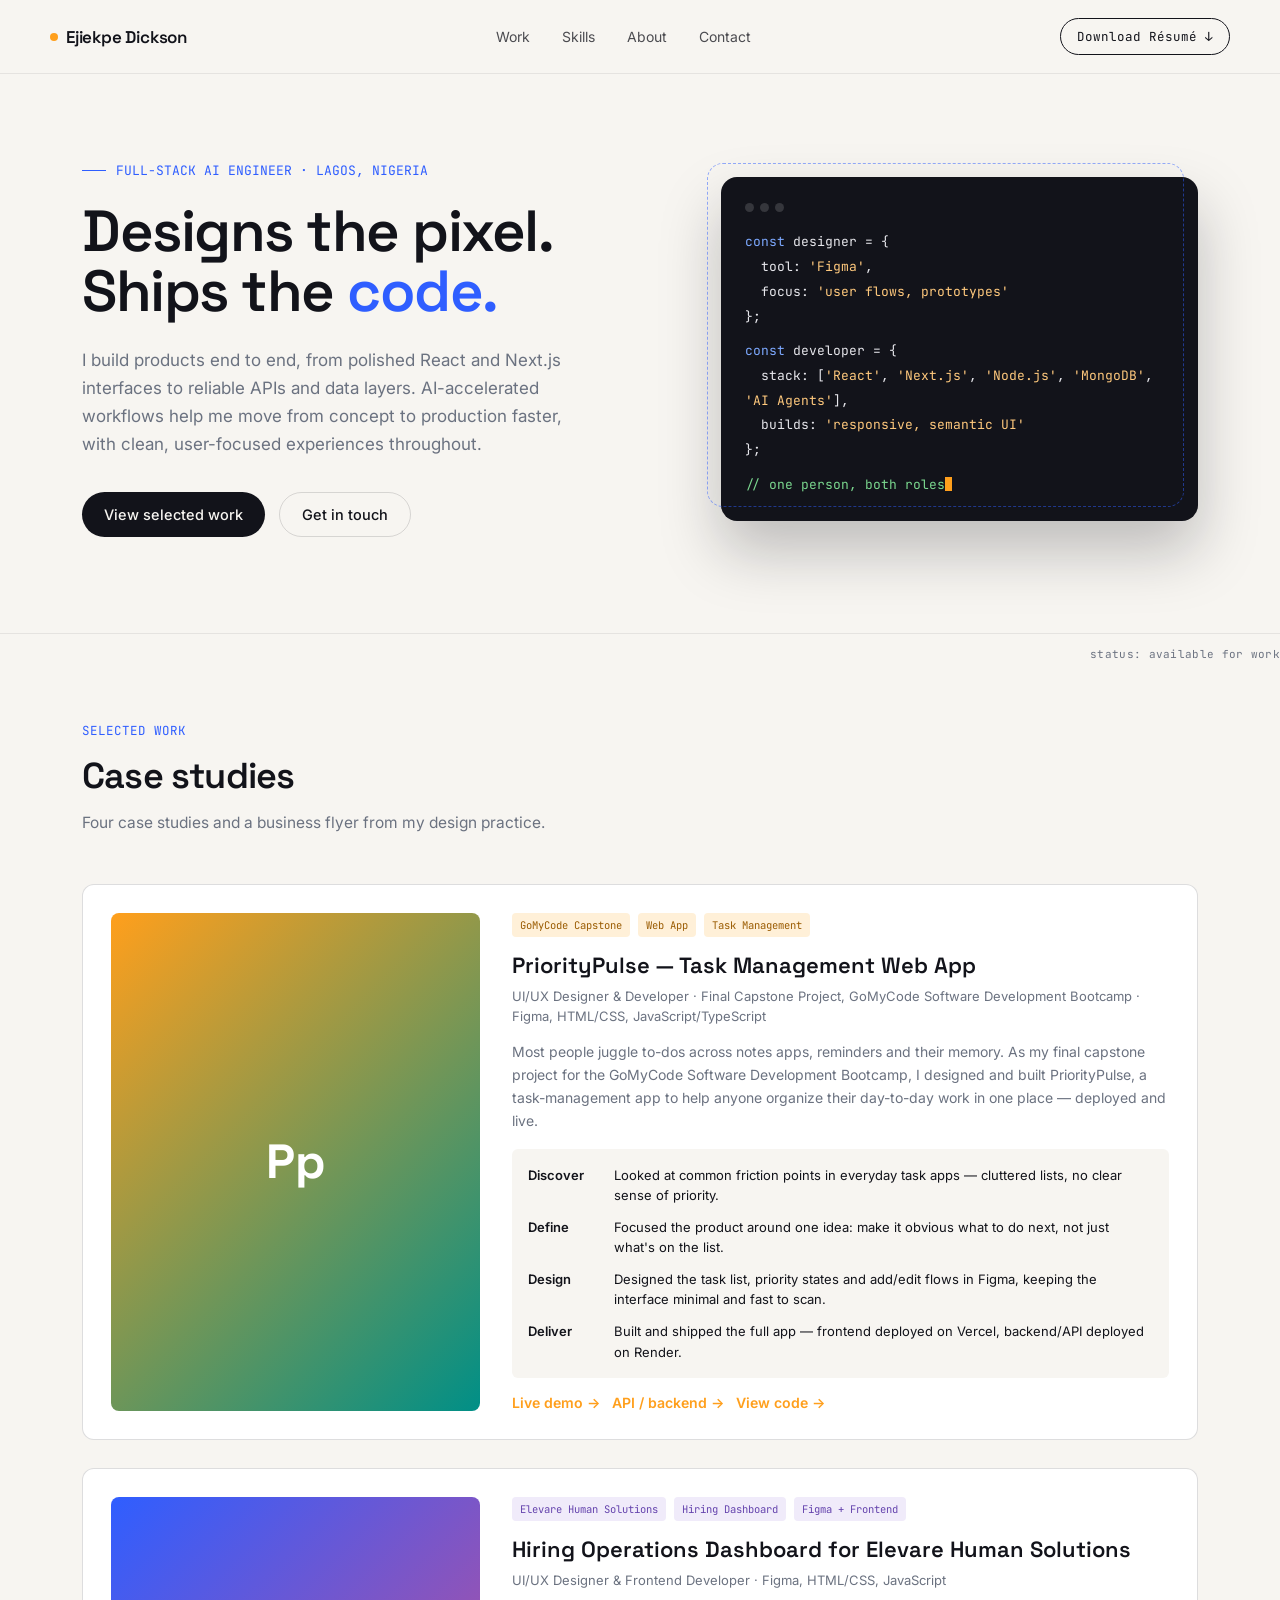
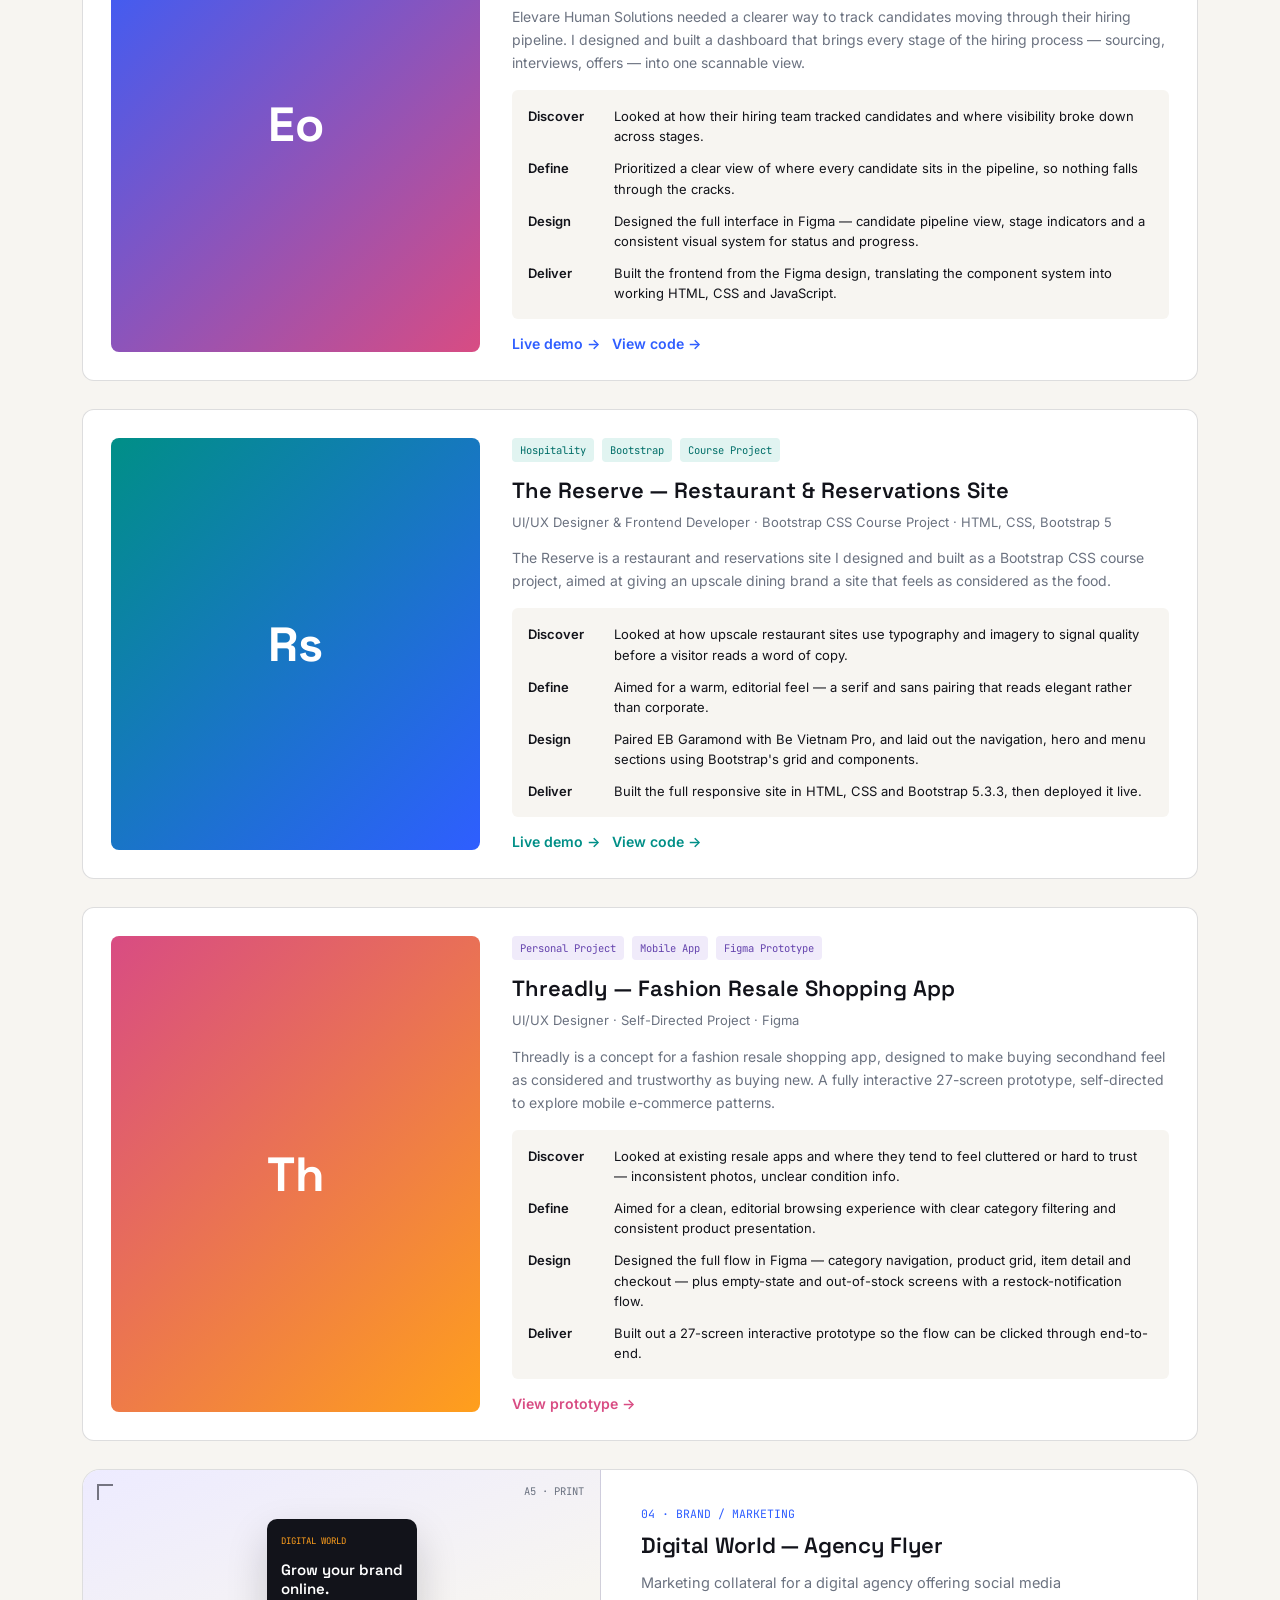
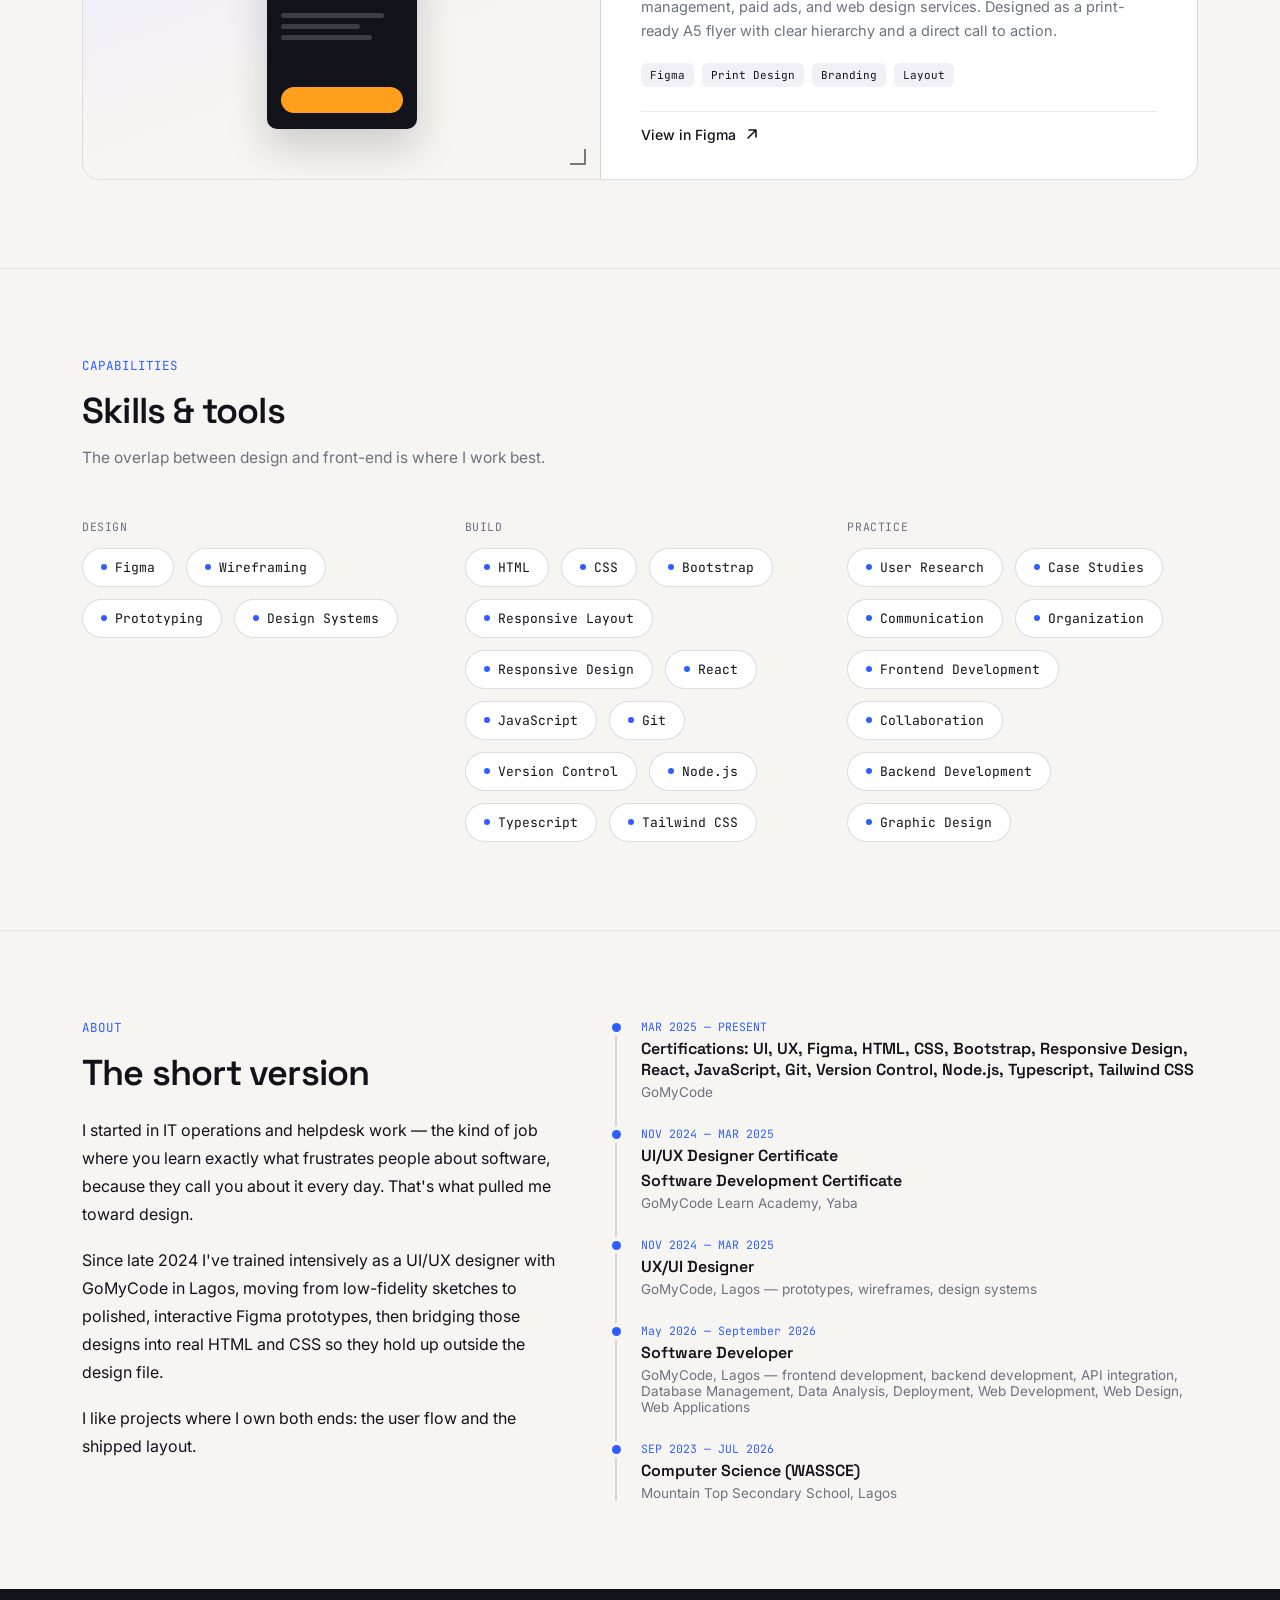
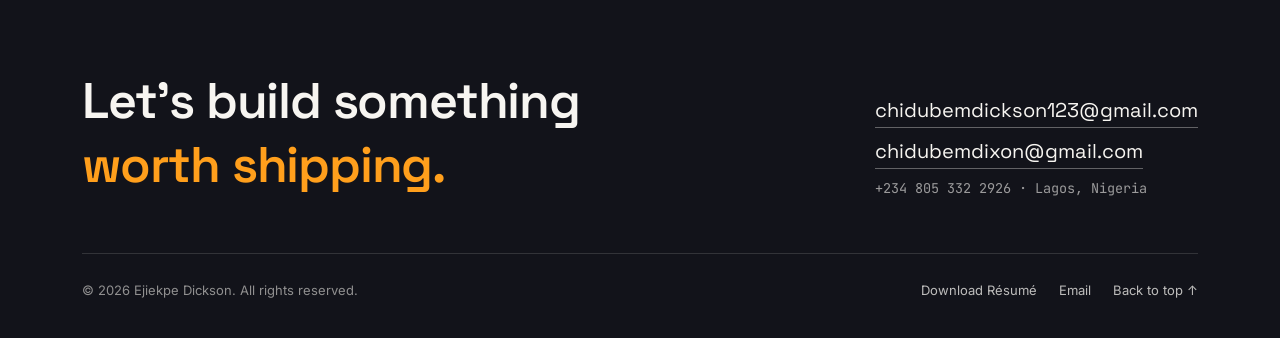
==== commit a18d23a1: "Align portfolio with engineering pitch" ====
--- a/index.html
+++ b/index.html
@@ -369,7 +369,7 @@
       <a href="#about">About</a>
       <a href="#contact">Contact</a>
     </nav>
-    <a class="nav-cta mono" href="resume.html" target="_blank" rel="noopener">Résumé ↗</a>
+    <a class="nav-cta mono" href="resume.pdf" download="Ejiekpe-Dickson-Chidubem-Resume.pdf">Download Résumé ↓</a>
   </div>
 </header>
 
@@ -379,9 +379,9 @@
   <section class="hero">
     <div class="wrap hero-grid">
       <div>
-        <div class="eyebrow">UI/UX DESIGNER · LAGOS, NIGERIA</div>
+        <div class="eyebrow">FULL-STACK AI ENGINEER · LAGOS, NIGERIA</div>
         <h1>Designs the pixel. <br>Ships the <span class="accent">code.</span></h1>
-        <p class="lede">I'm Ejiekpe Dickson — I build interfaces twice: once in Figma, once in the browser. From wireframe to working front end, without the handoff getting lost in translation.</p>
+        <p class="lede">I build products end to end, from polished React and Next.js interfaces to reliable APIs and data layers. AI-accelerated workflows help me move from concept to production faster, with clean, user-focused experiences throughout.</p>
         <div class="hero-actions">
           <a href="#work" class="btn btn-primary">View selected work</a>
           <a href="#contact" class="btn btn-ghost">Get in touch</a>
@@ -396,7 +396,7 @@
           <div class="term-line">&nbsp;&nbsp;focus: <span class="s">'user flows, prototypes'</span></div>
           <div class="term-line">};</div>
           <div class="term-line" style="margin-top:10px"><span class="k">const</span> developer = {</div>
-          <div class="term-line">&nbsp;&nbsp;stack: [<span class="s">'HTML'</span>, <span class="s">'CSS'</span>, <span class="s">'Bootstrap'</span>],</div>
+          <div class="term-line" style="white-space:normal">&nbsp;&nbsp;stack: [<span class="s">'React'</span>, <span class="s">'Next.js'</span>, <span class="s">'Node.js'</span>, <span class="s">'MongoDB'</span>, <span class="s">'AI Agents'</span>],</div>
           <div class="term-line">&nbsp;&nbsp;builds: <span class="s">'responsive, semantic UI'</span></div>
           <div class="term-line">};</div>
           <div class="term-line" style="margin-top:10px"><span class="c">// one person, both roles</span><span class="caret"></span></div>
@@ -416,6 +416,29 @@
       </div>
 
       <div class="work-list">
+
+        <div class="case reveal">
+          <div class="case-visual" style="background: linear-gradient(135deg, var(--amber), var(--teal));"><span class="glyph">Pp</span></div>
+          <div>
+            <div class="case-tags"><span class="tag c-amber">GoMyCode Capstone</span><span class="tag c-amber">Web App</span><span class="tag c-amber">Task Management</span></div>
+            <h3>PriorityPulse — Task Management Web App</h3>
+            <div class="meta">UI/UX Designer &amp; Developer · Final Capstone Project, GoMyCode Software Development Bootcamp · Figma, HTML/CSS, JavaScript/TypeScript</div>
+            <p>Most people juggle to-dos across notes apps, reminders and their memory. As my final capstone project for the GoMyCode Software Development Bootcamp, I designed and built PriorityPulse, a task-management app to help anyone organize their day-to-day work in one place — deployed and live.</p>
+            <div class="process">
+              <ol>
+                <li><span class="step">Discover</span><span>Looked at common friction points in everyday task apps — cluttered lists, no clear sense of priority.</span></li>
+                <li><span class="step">Define</span><span>Focused the product around one idea: make it obvious what to do next, not just what's on the list.</span></li>
+                <li><span class="step">Design</span><span>Designed the task list, priority states and add/edit flows in Figma, keeping the interface minimal and fast to scan.</span></li>
+                <li><span class="step">Deliver</span><span>Built and shipped the full app — frontend deployed on Vercel, backend/API deployed on Render.</span></li>
+              </ol>
+            </div>
+            <div style="display:flex; gap:12px; margin-top:16px; flex-wrap:wrap;">
+              <a href="https://task-manager-frontend-dickson5.vercel.app/" target="_blank" rel="noopener" style="font-size:0.88rem; font-weight:600; color:var(--amber); text-decoration:none;">Live demo →</a>
+              <a href="https://prioritypulse-4ewd.onrender.com" target="_blank" rel="noopener" style="font-size:0.88rem; font-weight:600; color:var(--amber); text-decoration:none;">API / backend →</a>
+              <a href="https://github.com/chidubemdixon-ship-it/Labphase.git" target="_blank" rel="noopener" style="font-size:0.88rem; font-weight:600; color:var(--amber); text-decoration:none;">View code →</a>
+            </div>
+          </div>
+        </div>
 
         <div class="case reveal">
           <div class="case-visual" style="background: linear-gradient(135deg, var(--accent), var(--pink));"><span class="glyph">Eo</span></div>
@@ -435,29 +458,6 @@
             <div style="display:flex; gap:12px; margin-top:16px;">
               <a href="https://enterprise-ops-dashboard-eight.vercel.app/" target="_blank" rel="noopener" style="font-size:0.88rem; font-weight:600; color:var(--accent); text-decoration:none;">Live demo →</a>
               <a href="https://github.com/chidubemdixon-ship-it/Enterprise-Ops-Dashboard.git" target="_blank" rel="noopener" style="font-size:0.88rem; font-weight:600; color:var(--accent); text-decoration:none;">View code →</a>
-            </div>
-          </div>
-        </div>
-
-        <div class="case reveal">
-          <div class="case-visual" style="background: linear-gradient(135deg, var(--amber), var(--teal));"><span class="glyph">Pp</span></div>
-          <div>
-            <div class="case-tags"><span class="tag c-amber">GoMyCode Capstone</span><span class="tag c-amber">Web App</span><span class="tag c-amber">Task Management</span></div>
-            <h3>PriorityPulse — Task Management Web App</h3>
-            <div class="meta">UI/UX Designer &amp; Developer · Final Capstone Project, GoMyCode Software Development Bootcamp · Figma, HTML/CSS, JavaScript/TypeScript</div>
-            <p>Most people juggle to-dos across notes apps, reminders and their memory. As my final capstone project for the GoMyCode Software Development Bootcamp, I designed and built PriorityPulse, a task-management app to help anyone organize their day-to-day work in one place — deployed and live.</p>
-            <div class="process">
-              <ol>
-                <li><span class="step">Discover</span><span>Looked at common friction points in everyday task apps — cluttered lists, no clear sense of priority.</span></li>
-                <li><span class="step">Define</span><span>Focused the product around one idea: make it obvious what to do next, not just what's on the list.</span></li>
-                <li><span class="step">Design</span><span>Designed the task list, priority states and add/edit flows in Figma, keeping the interface minimal and fast to scan.</span></li>
-                <li><span class="step">Deliver</span><span>Built and shipped the full app — frontend deployed on Vercel, backend/API deployed on Render.</span></li>
-              </ol>
-            </div>
-            <div style="display:flex; gap:12px; margin-top:16px; flex-wrap:wrap;">
-              <a href="https://task-manager-frontend-dickson5.vercel.app/" target="_blank" rel="noopener" style="font-size:0.88rem; font-weight:600; color:var(--amber); text-decoration:none;">Live demo →</a>
-              <a href="https://prioritypulse-4ewd.onrender.com" target="_blank" rel="noopener" style="font-size:0.88rem; font-weight:600; color:var(--amber); text-decoration:none;">API / backend →</a>
-              <a href="https://github.com/chidubemdixon-ship-it/Labphase.git" target="_blank" rel="noopener" style="font-size:0.88rem; font-weight:600; color:var(--amber); text-decoration:none;">View code →</a>
             </div>
           </div>
         </div>
@@ -652,13 +652,14 @@
       <h2>Let's build something <span class="accent">worth shipping.</span></h2>
       <div class="footer-contact">
         <a class="footer-email" href="mailto:chidubemdickson123@gmail.com">chidubemdickson123@gmail.com</a>
+        <a class="footer-email" href="mailto:chidubemdixon@gmail.com">chidubemdixon@gmail.com</a>
         <span class="footer-sub">+234 805 332 2926 · Lagos, Nigeria</span>
       </div>
     </div>
     <div class="footer-bottom">
       <span>© 2026 Ejiekpe Dickson. All rights reserved.</span>
       <div class="footer-links">
-        <a href="resume.html" target="_blank" rel="noopener">Résumé</a>
+        <a href="resume.pdf" download="Ejiekpe-Dickson-Chidubem-Resume.pdf">Download Résumé</a>
         <a href="mailto:chidubemdickson123@gmail.com">Email</a>
         <a href="#top">Back to top ↑</a>
       </div>
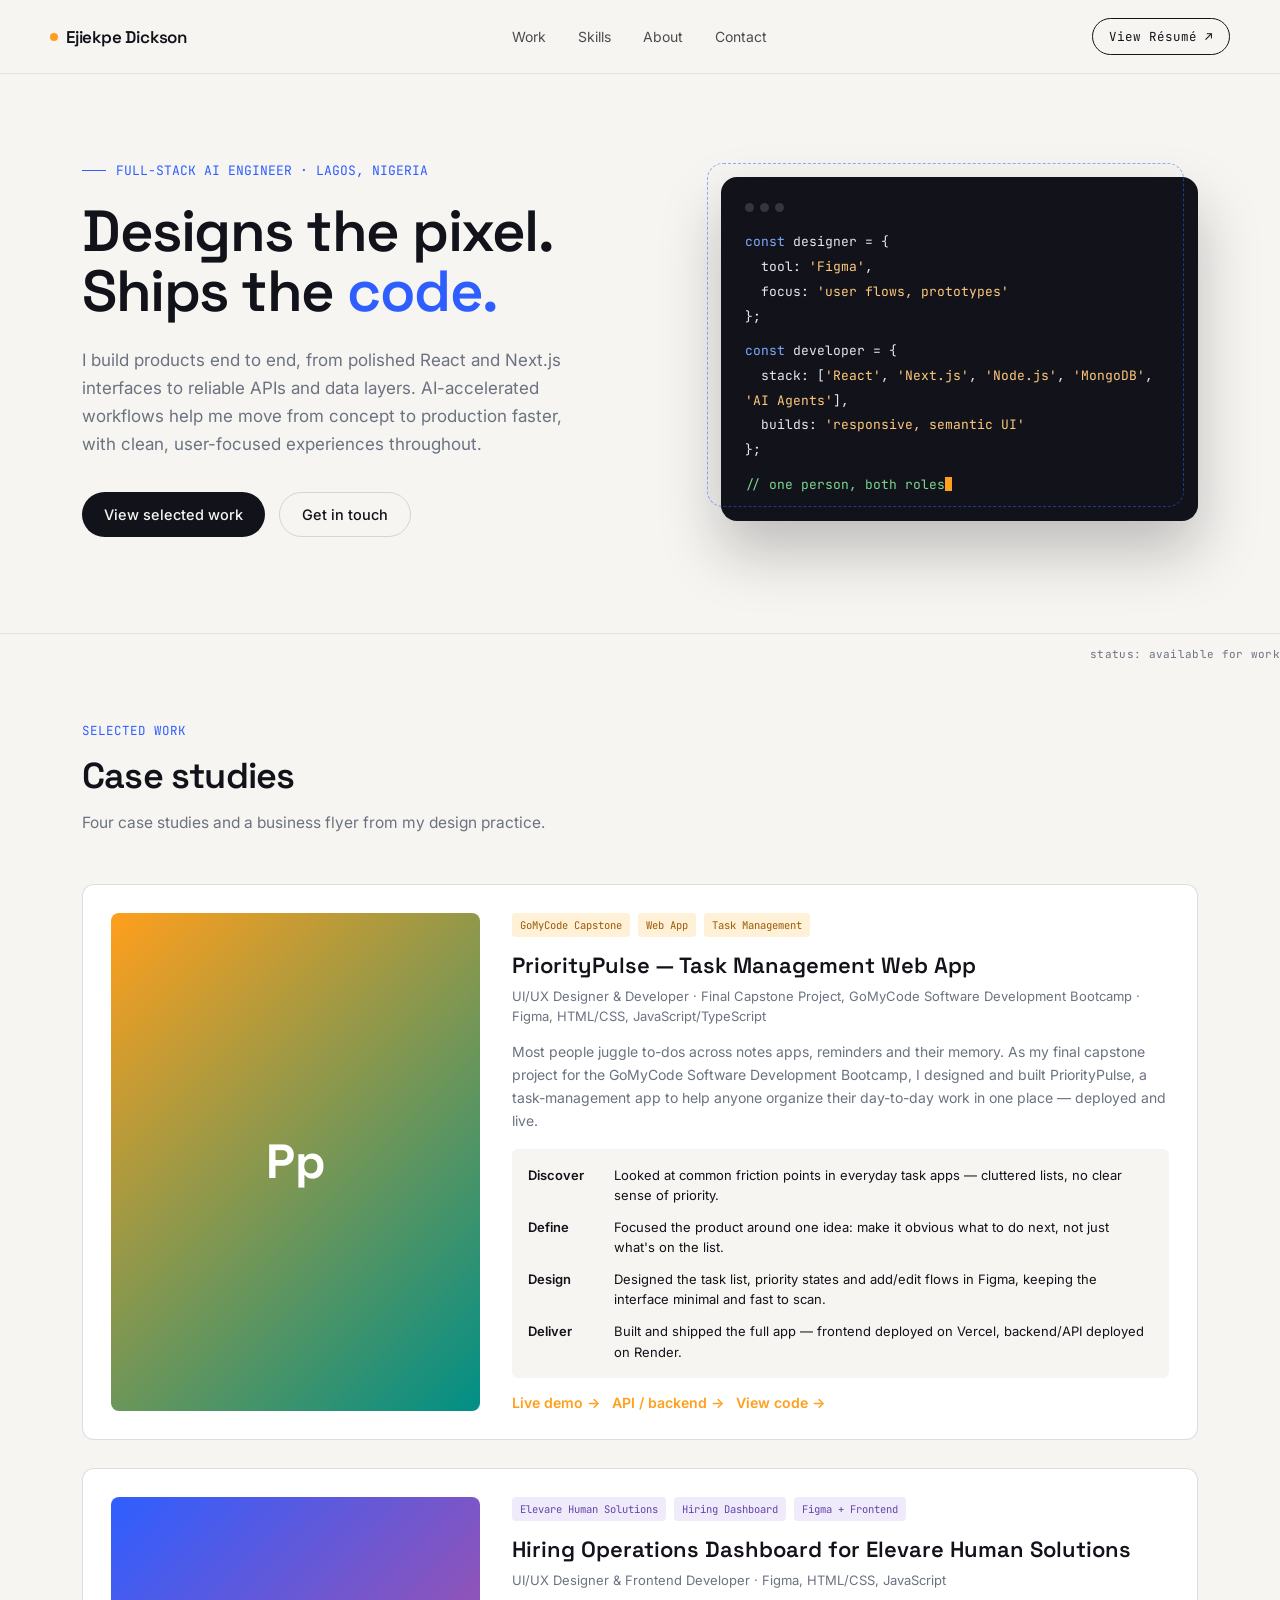
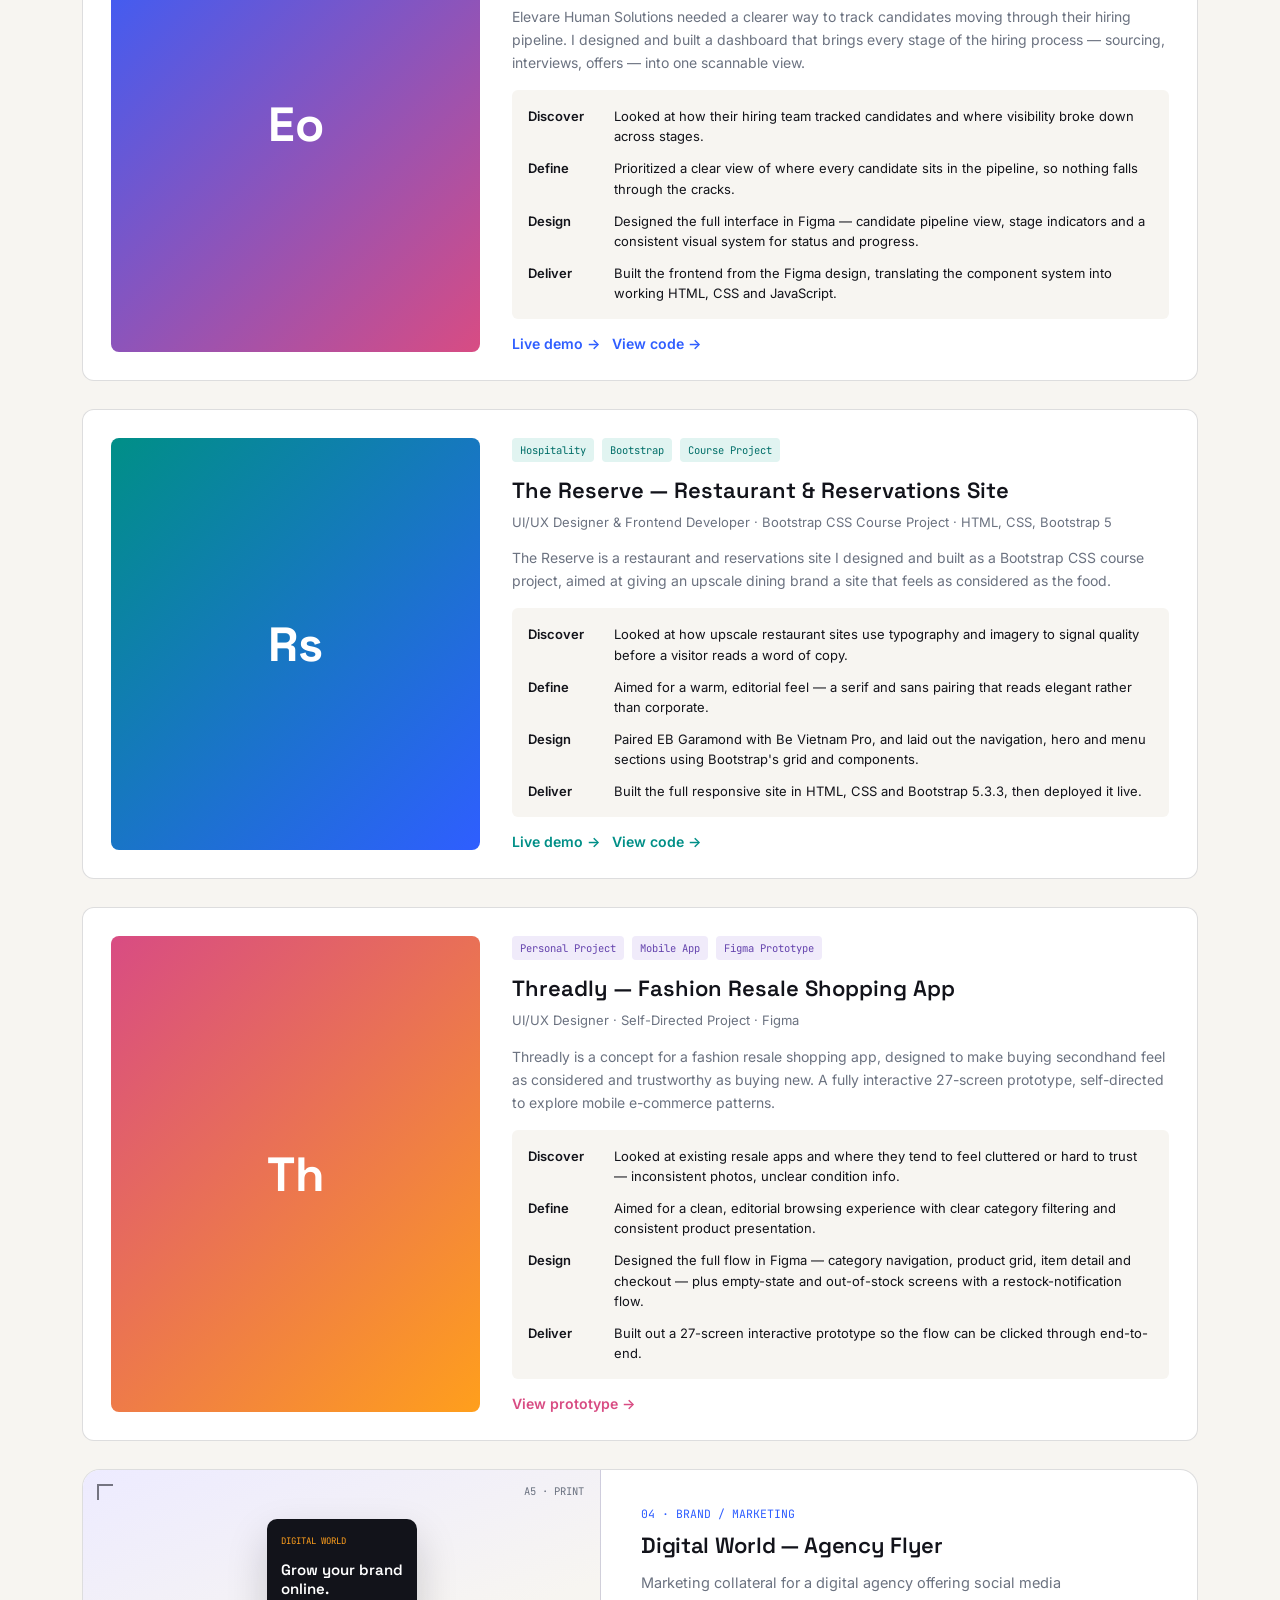
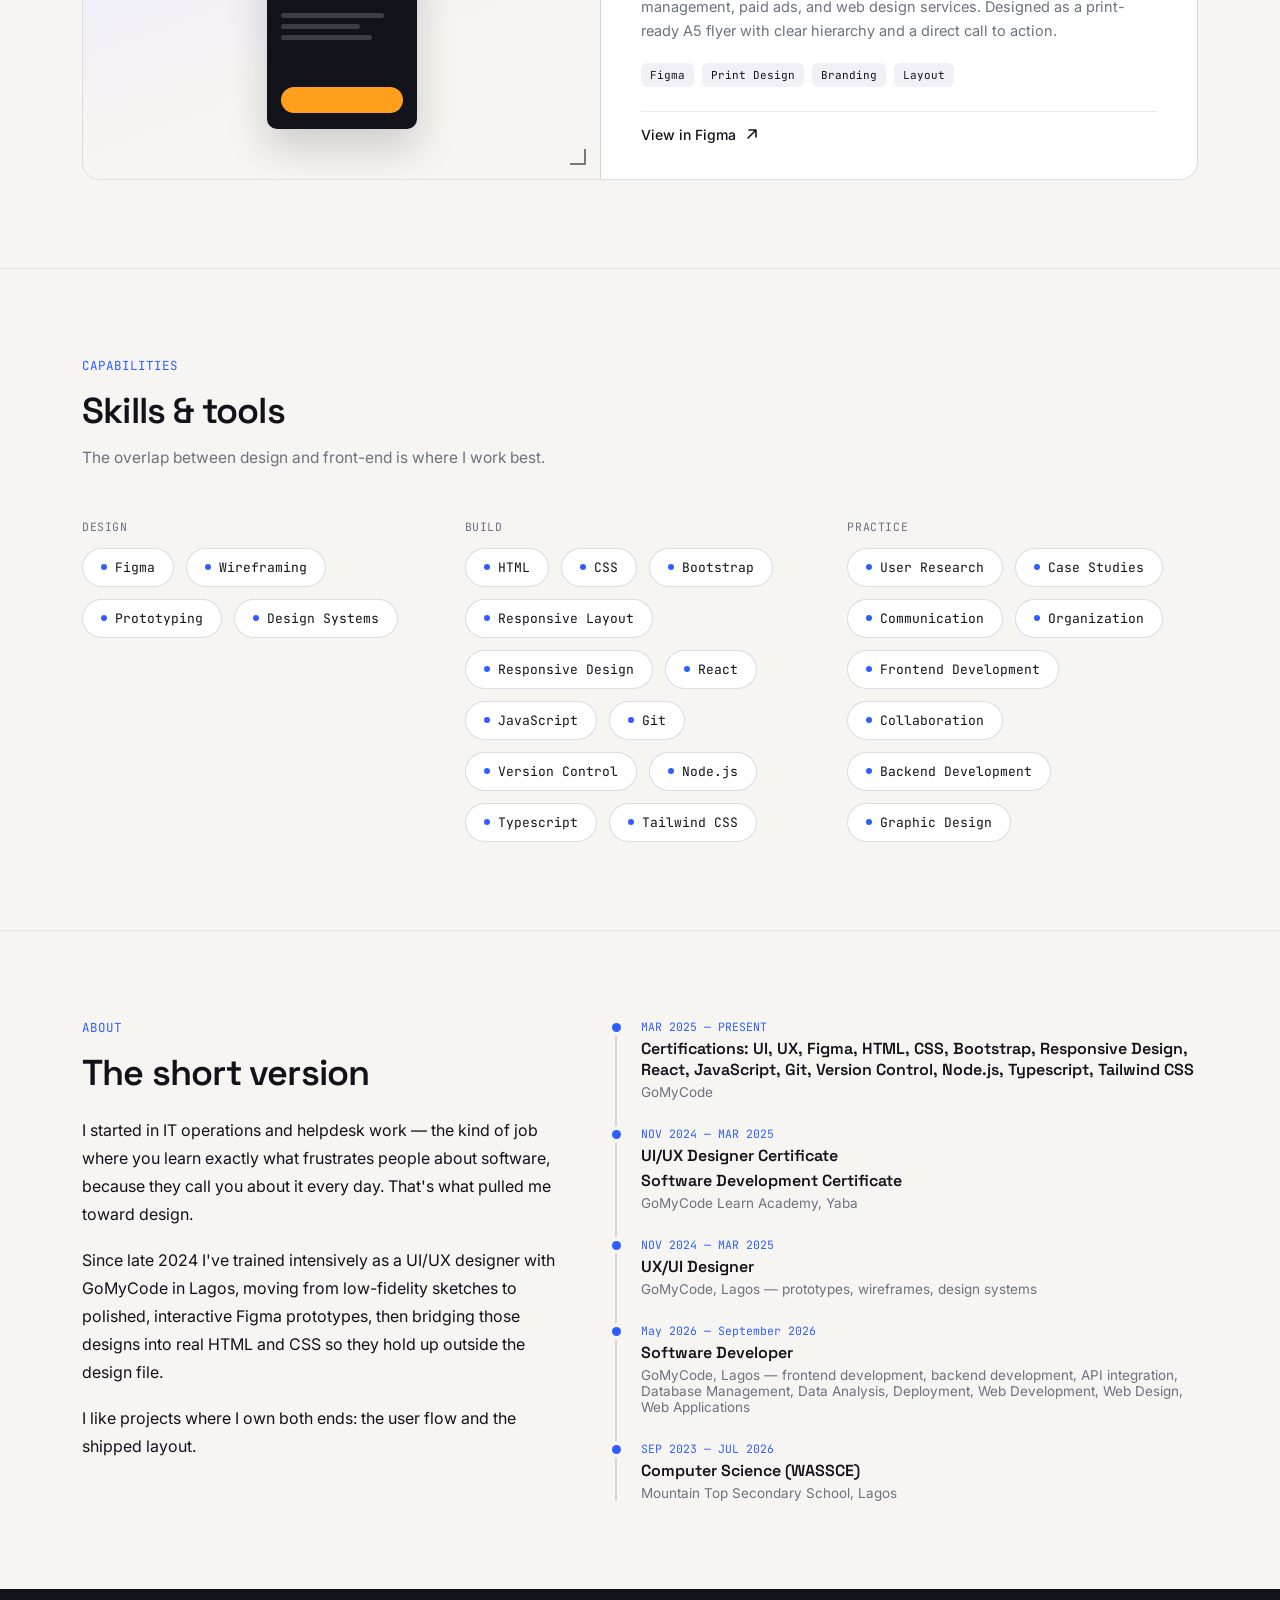
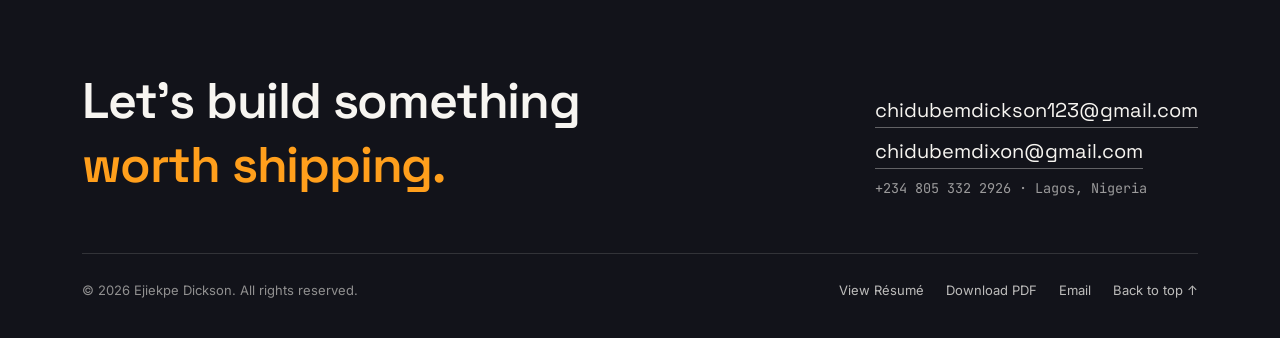
==== commit a8931dae: "Make resume view-first with optional PDF" ====
--- a/index.html
+++ b/index.html
@@ -369,7 +369,7 @@
       <a href="#about">About</a>
       <a href="#contact">Contact</a>
     </nav>
-    <a class="nav-cta mono" href="resume.pdf" download="Ejiekpe-Dickson-Chidubem-Resume.pdf">Download Résumé ↓</a>
+    <a class="nav-cta mono" href="resume.html" target="_blank" rel="noopener">View Résumé ↗</a>
   </div>
 </header>
 
@@ -659,7 +659,8 @@
     <div class="footer-bottom">
       <span>© 2026 Ejiekpe Dickson. All rights reserved.</span>
       <div class="footer-links">
-        <a href="resume.pdf" download="Ejiekpe-Dickson-Chidubem-Resume.pdf">Download Résumé</a>
+        <a href="resume.html" target="_blank" rel="noopener">View Résumé</a>
+        <a href="resume.pdf" download="Ejiekpe-Dickson-Chidubem-Resume.pdf">Download PDF</a>
         <a href="mailto:chidubemdickson123@gmail.com">Email</a>
         <a href="#top">Back to top ↑</a>
       </div>
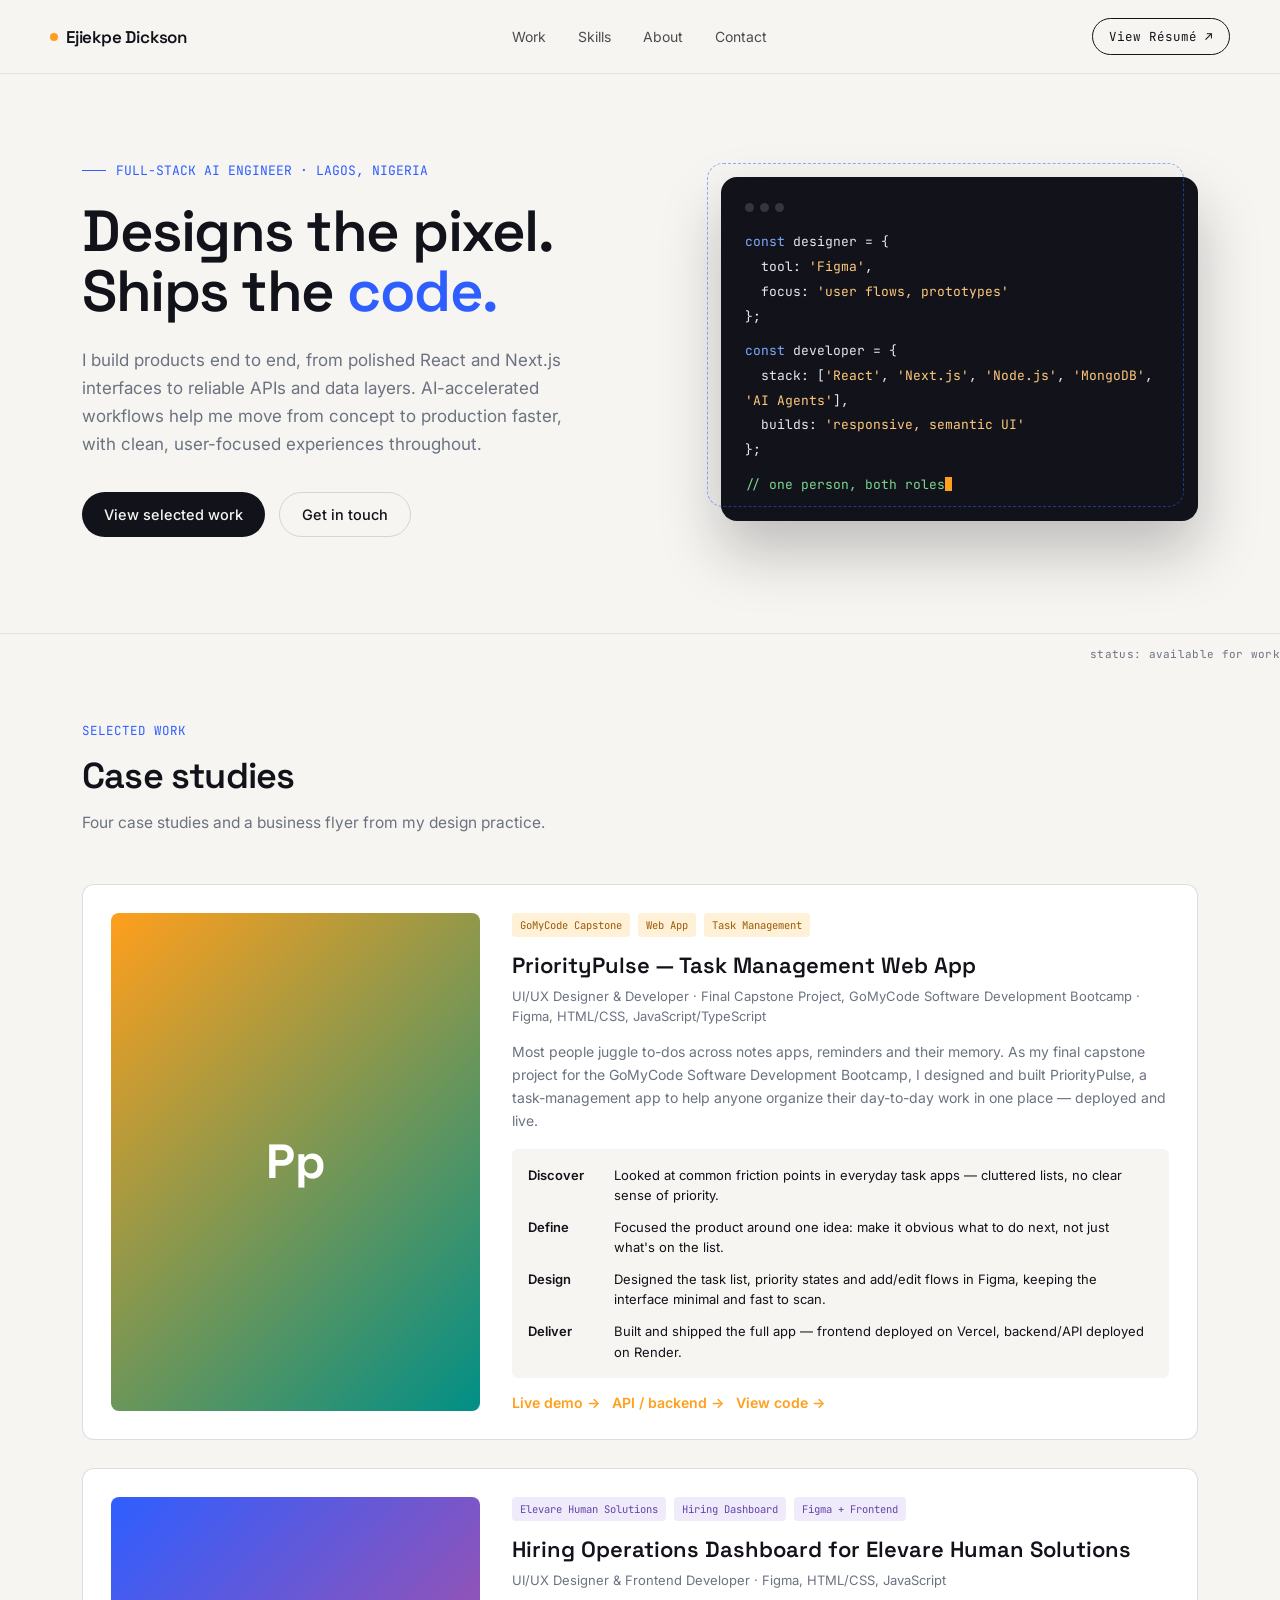
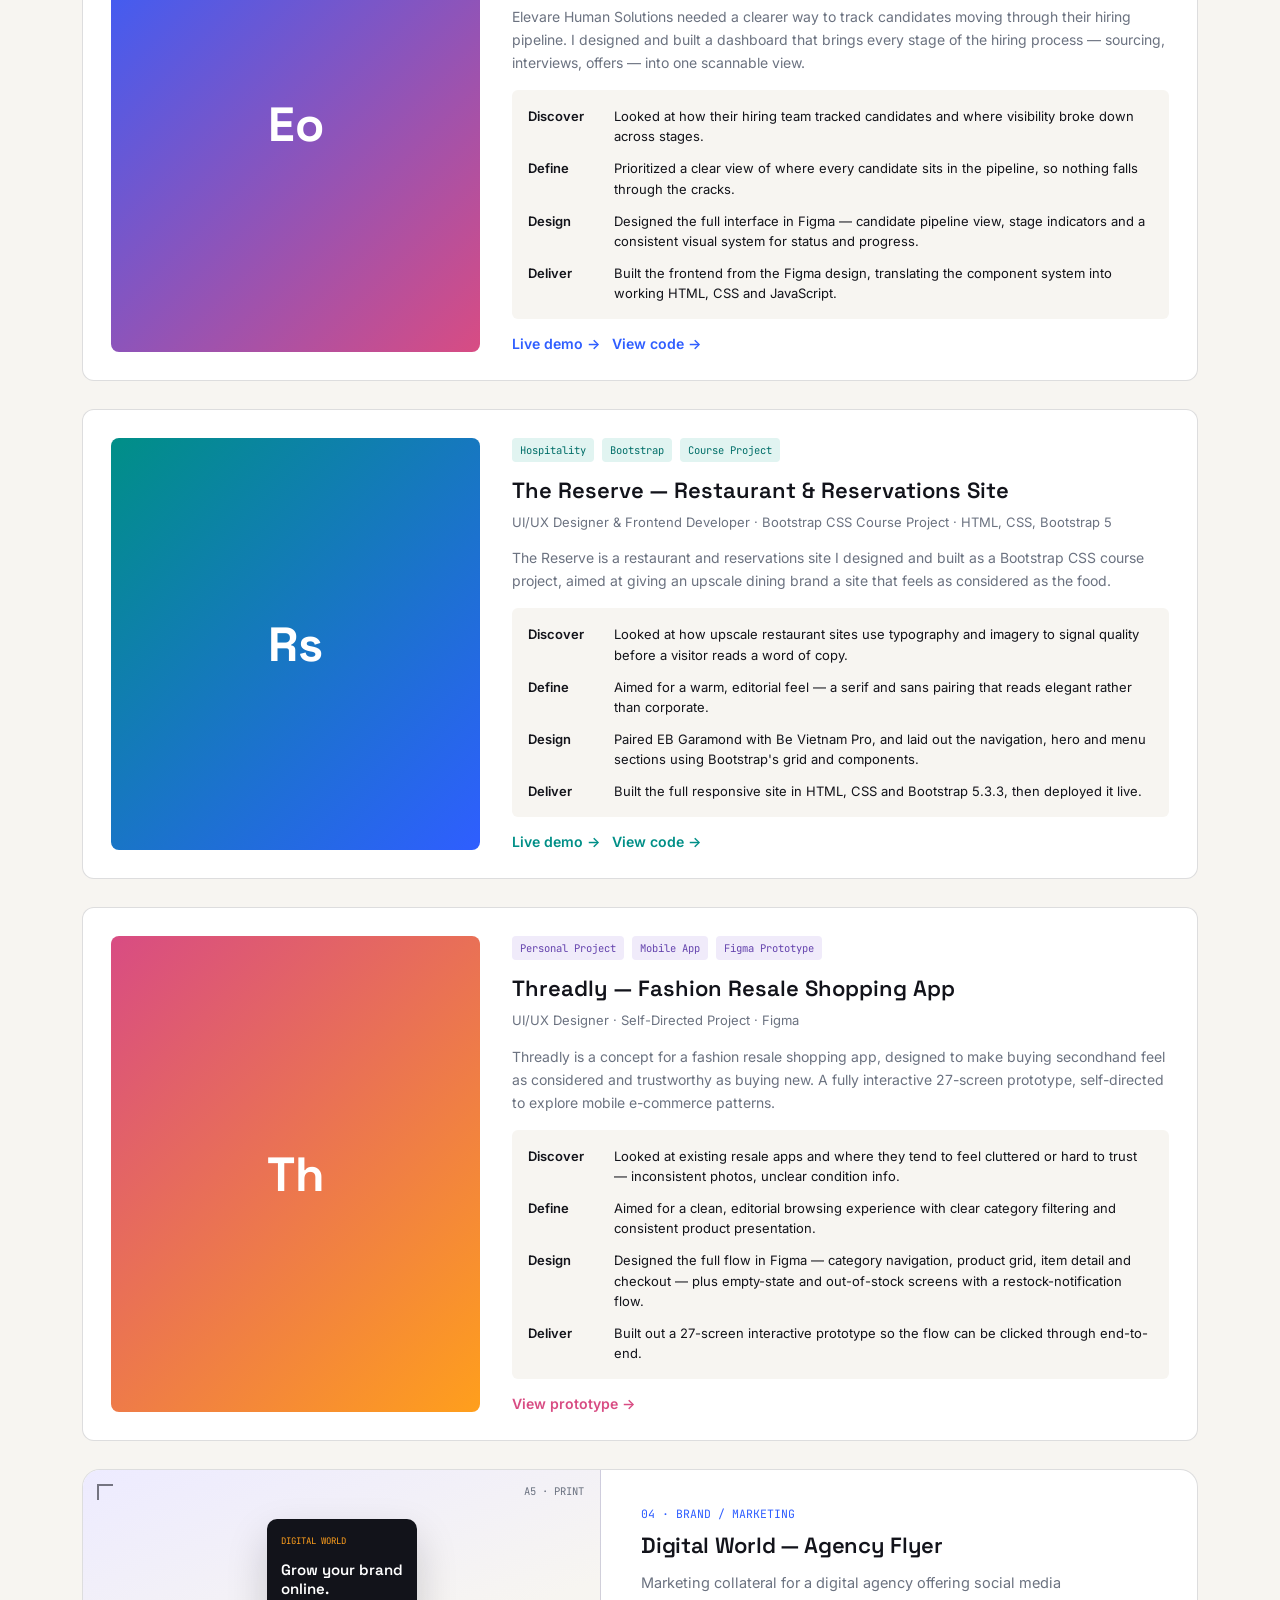
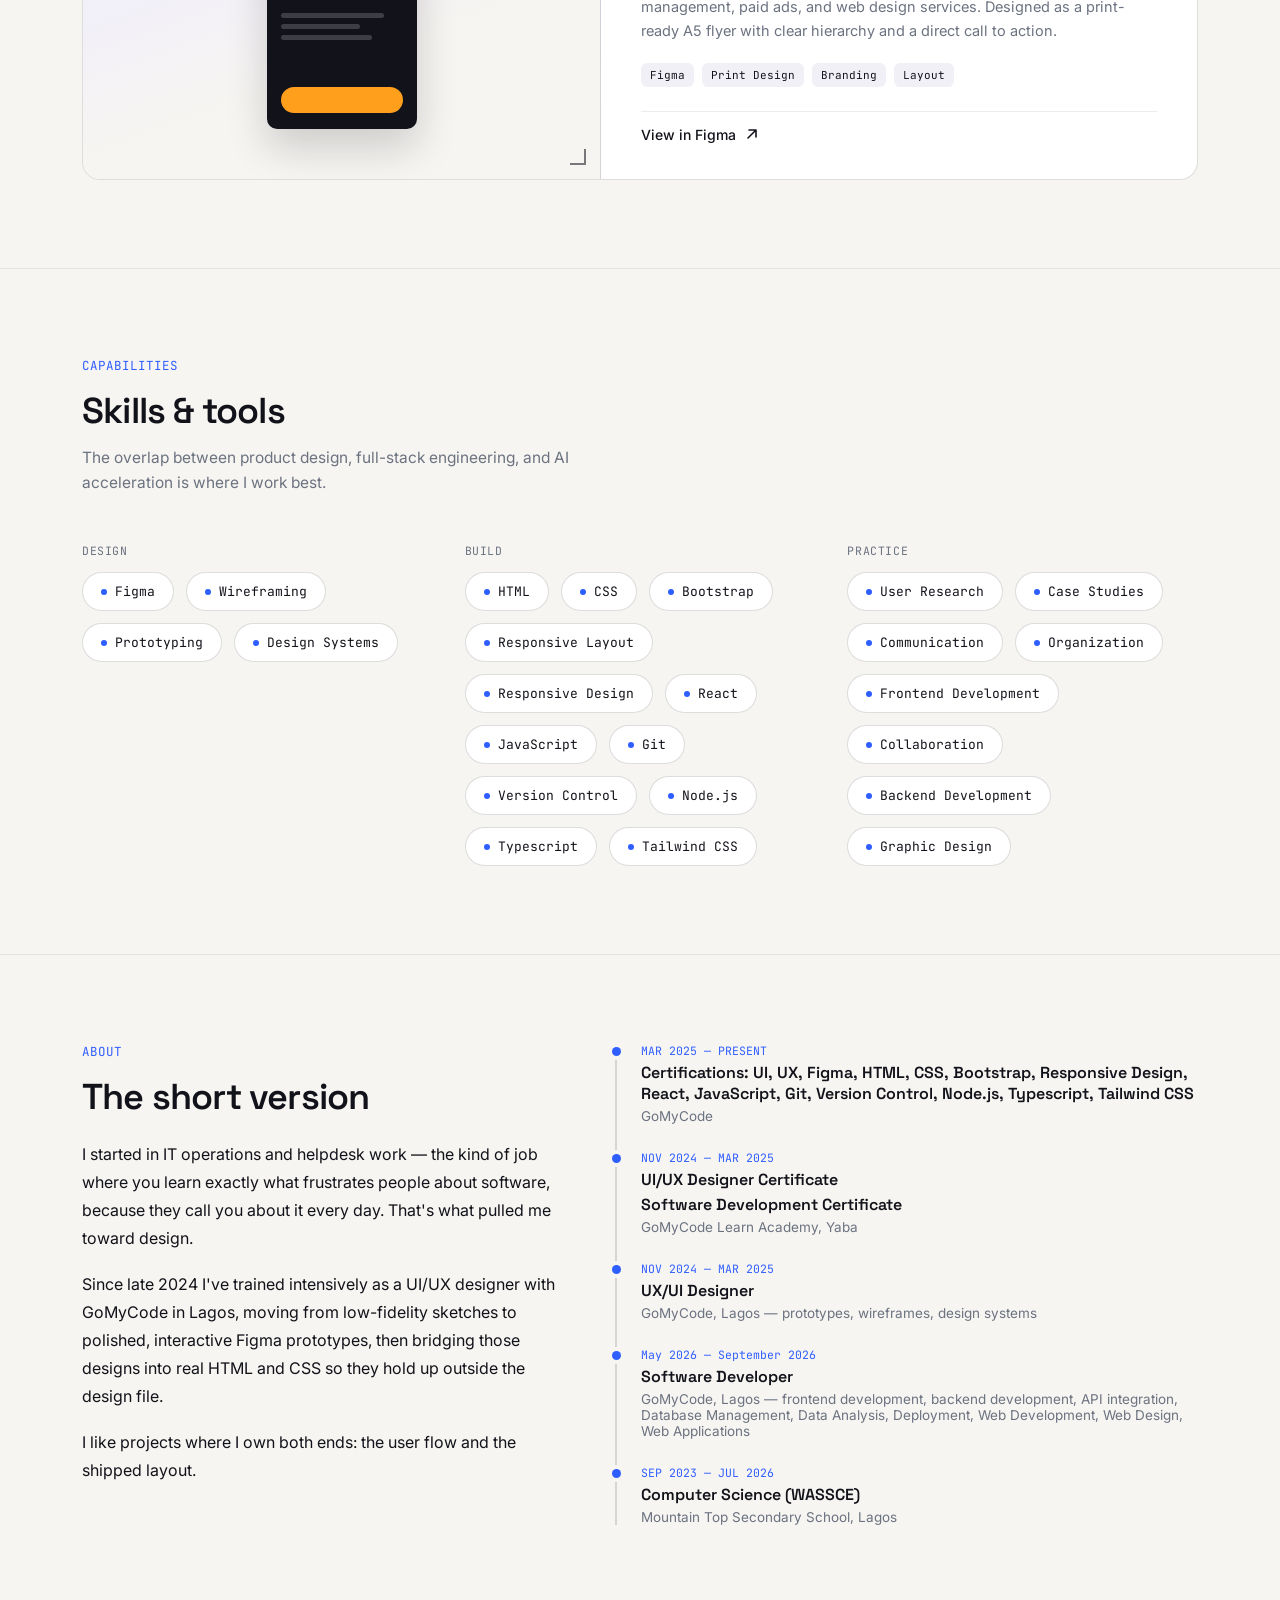
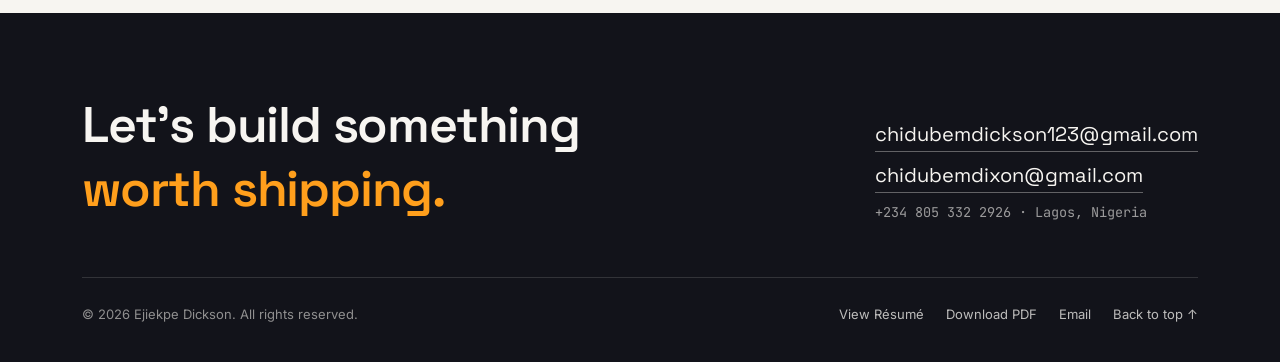
==== commit 945ea6c7: "Polish portfolio title and skills intro" ====
--- a/index.html
+++ b/index.html
@@ -3,7 +3,7 @@
 <head>
 <meta charset="UTF-8" />
 <meta name="viewport" content="width=device-width, initial-scale=1.0" />
-<title>Ejiekpe Dickson — UI/UX Designer &amp; Front-End Developer</title>
+<title>Ejiekpe Dickson — Full-Stack AI Engineer</title>
 <link rel="preconnect" href="https://fonts.googleapis.com">
 <link rel="preconnect" href="https://fonts.gstatic.com" crossorigin>
 <link href="https://fonts.googleapis.com/css2?family=Space+Grotesk:wght@400;500;600;700&family=JetBrains+Mono:wght@400;500&family=Inter:wght@400;500;600&display=swap" rel="stylesheet">
@@ -546,7 +546,7 @@
       <div class="section-head reveal">
         <span class="section-eyebrow">CAPABILITIES</span>
         <h2>Skills &amp; tools</h2>
-        <p>The overlap between design and front-end is where I work best.</p>
+        <p>The overlap between product design, full-stack engineering, and AI acceleration is where I work best.</p>
       </div>
 
       <div class="skill-groups reveal">
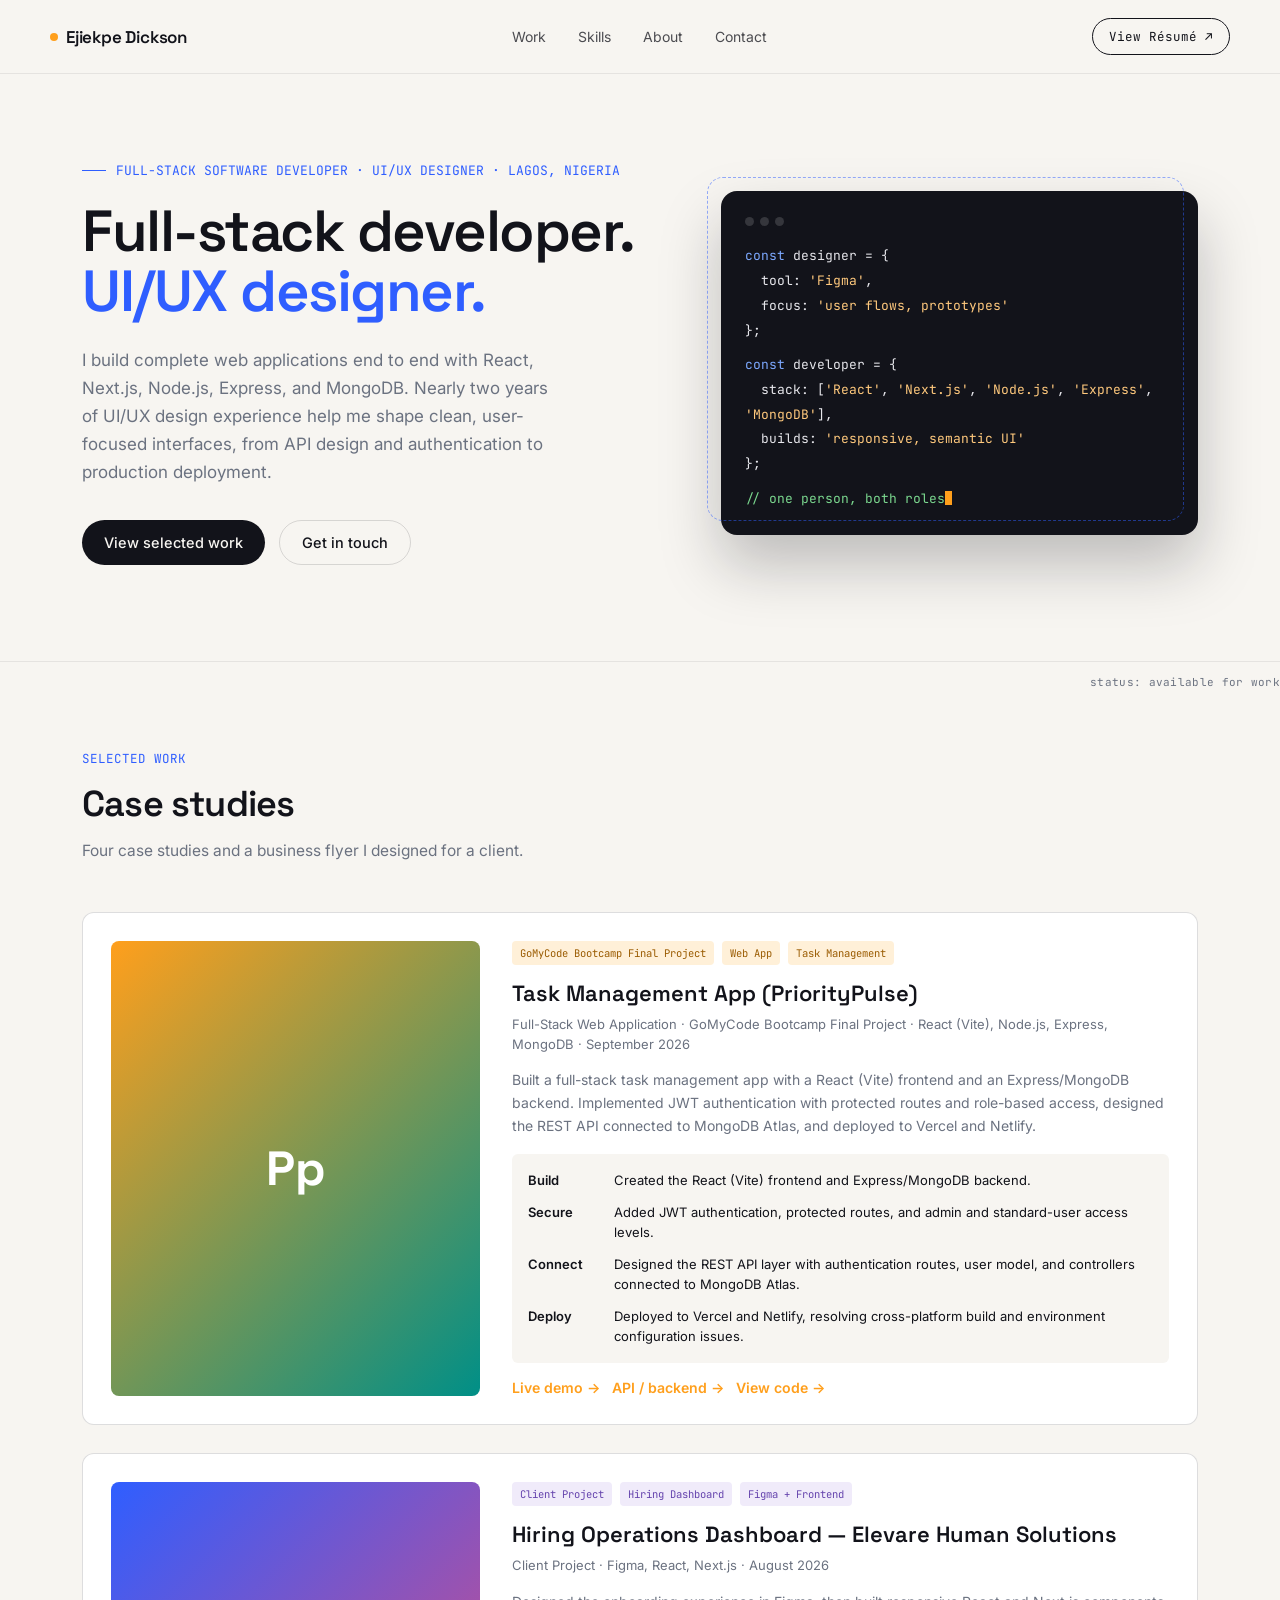
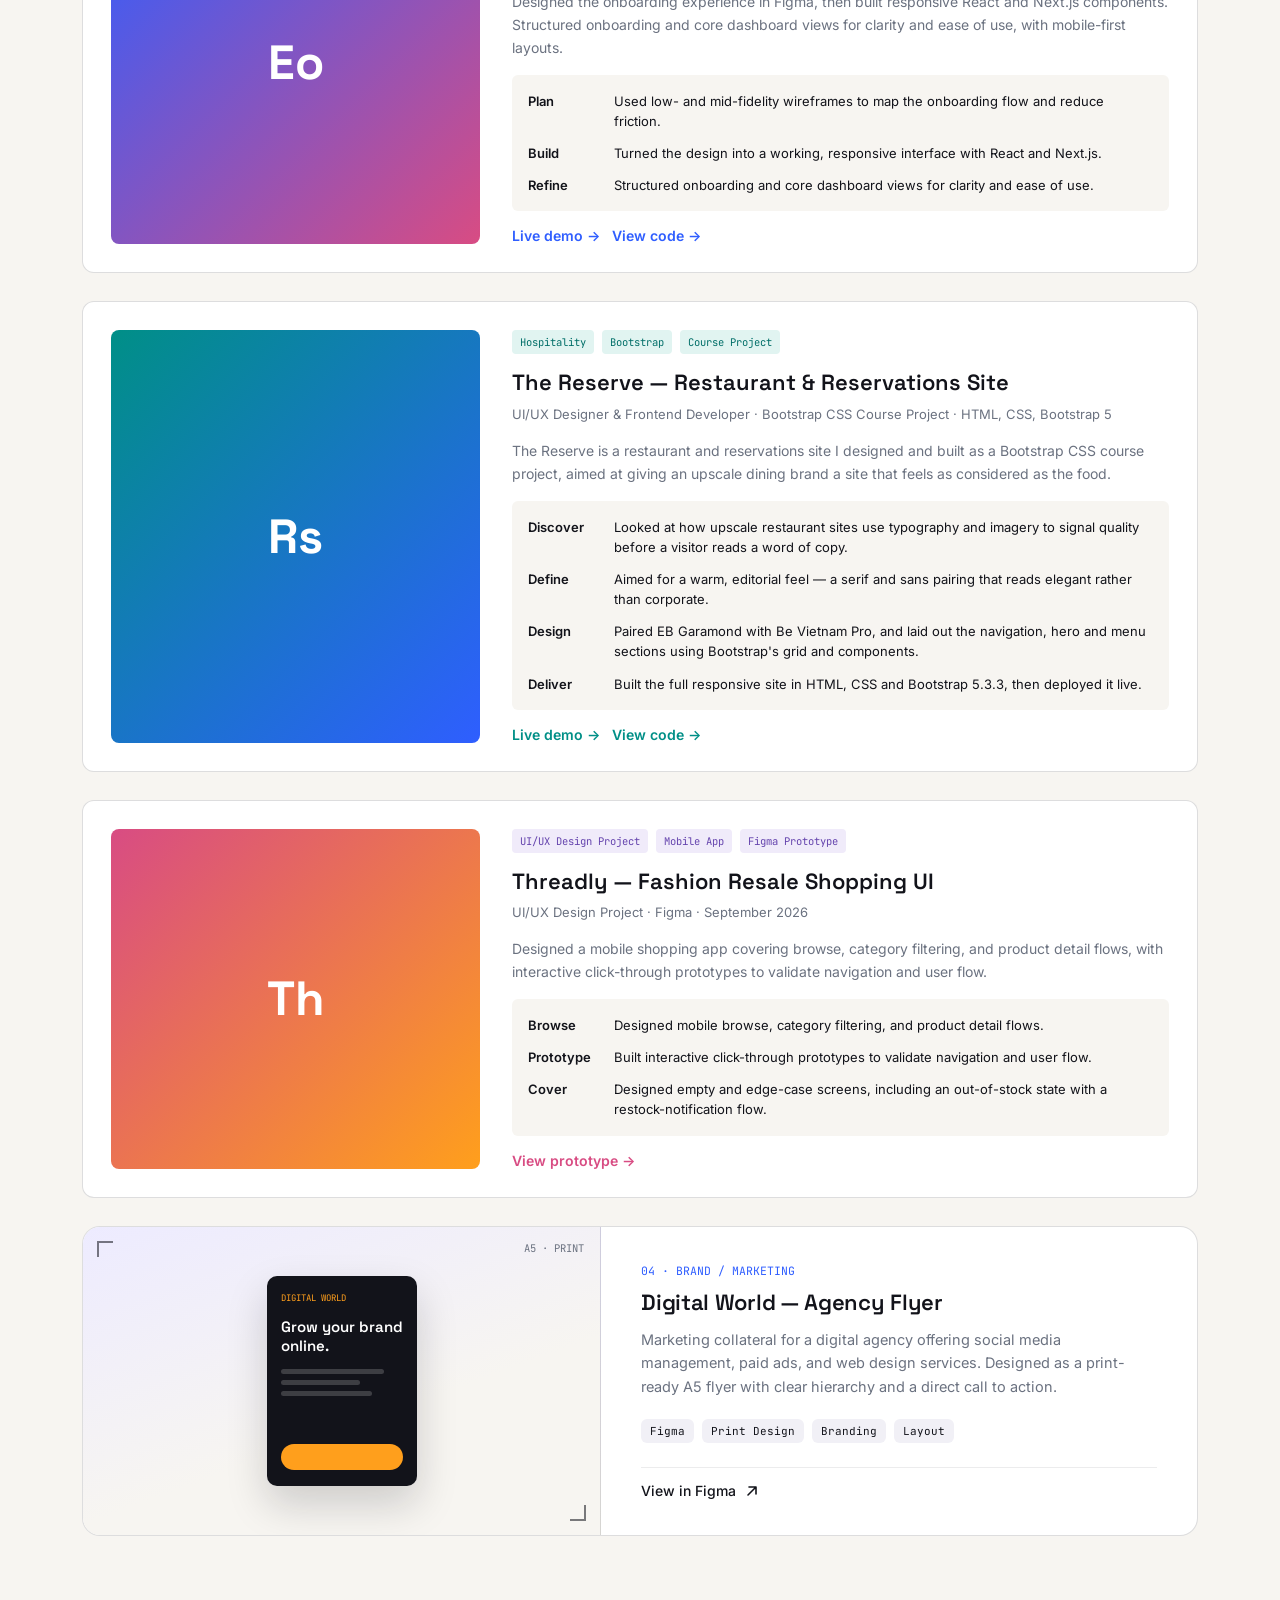
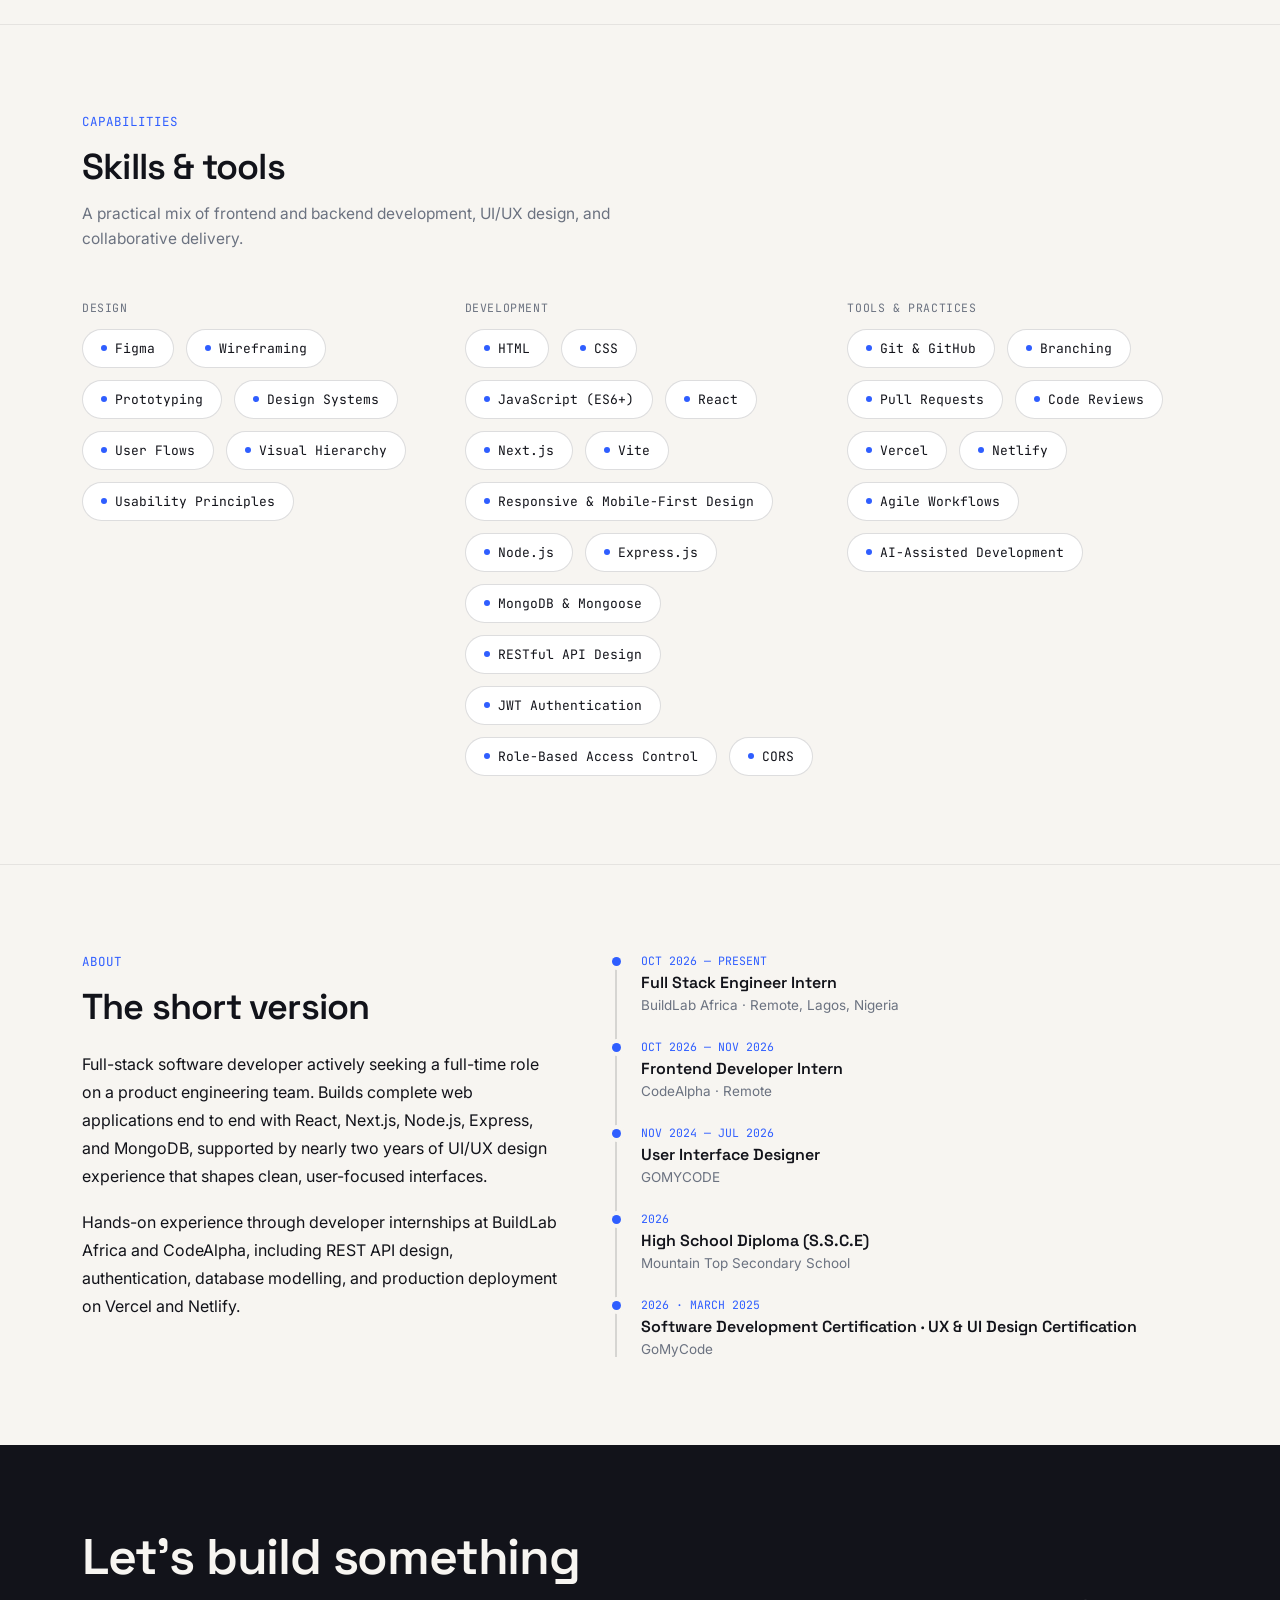
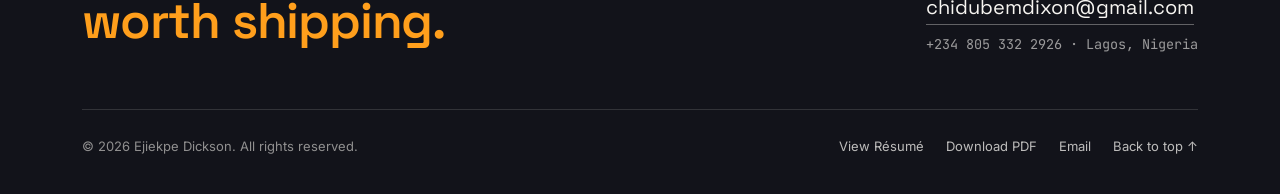
==== commit a5355cf1: "Update portfolio and resume content Co-authored-by: Copilot <223556219+Copilot@users.noreply.github." ====
--- a/index.html
+++ b/index.html
@@ -3,7 +3,8 @@
 <head>
 <meta charset="UTF-8" />
 <meta name="viewport" content="width=device-width, initial-scale=1.0" />
-<title>Ejiekpe Dickson — Full-Stack AI Engineer</title>
+<title>Ejiekpe Dickson Chidubem — Full-Stack Software Developer | UI/UX Designer</title>
+<meta name="description" content="Full-stack software developer and UI/UX designer based in Lagos, Nigeria. Builds end-to-end web applications and clean, user-focused interfaces." />
 <link rel="preconnect" href="https://fonts.googleapis.com">
 <link rel="preconnect" href="https://fonts.gstatic.com" crossorigin>
 <link href="https://fonts.googleapis.com/css2?family=Space+Grotesk:wght@400;500;600;700&family=JetBrains+Mono:wght@400;500&family=Inter:wght@400;500;600&display=swap" rel="stylesheet">
@@ -379,9 +380,9 @@
   <section class="hero">
     <div class="wrap hero-grid">
       <div>
-        <div class="eyebrow">FULL-STACK AI ENGINEER · LAGOS, NIGERIA</div>
-        <h1>Designs the pixel. <br>Ships the <span class="accent">code.</span></h1>
-        <p class="lede">I build products end to end, from polished React and Next.js interfaces to reliable APIs and data layers. AI-accelerated workflows help me move from concept to production faster, with clean, user-focused experiences throughout.</p>
+        <div class="eyebrow">FULL-STACK SOFTWARE DEVELOPER · UI/UX DESIGNER · LAGOS, NIGERIA</div>
+        <h1>Full-stack developer. <br><span class="accent">UI/UX designer.</span></h1>
+        <p class="lede">I build complete web applications end to end with React, Next.js, Node.js, Express, and MongoDB. Nearly two years of UI/UX design experience help me shape clean, user-focused interfaces, from API design and authentication to production deployment.</p>
         <div class="hero-actions">
           <a href="#work" class="btn btn-primary">View selected work</a>
           <a href="#contact" class="btn btn-ghost">Get in touch</a>
@@ -396,7 +397,7 @@
           <div class="term-line">&nbsp;&nbsp;focus: <span class="s">'user flows, prototypes'</span></div>
           <div class="term-line">};</div>
           <div class="term-line" style="margin-top:10px"><span class="k">const</span> developer = {</div>
-          <div class="term-line" style="white-space:normal">&nbsp;&nbsp;stack: [<span class="s">'React'</span>, <span class="s">'Next.js'</span>, <span class="s">'Node.js'</span>, <span class="s">'MongoDB'</span>, <span class="s">'AI Agents'</span>],</div>
+          <div class="term-line" style="white-space:normal">&nbsp;&nbsp;stack: [<span class="s">'React'</span>, <span class="s">'Next.js'</span>, <span class="s">'Node.js'</span>, <span class="s">'Express'</span>, <span class="s">'MongoDB'</span>],</div>
           <div class="term-line">&nbsp;&nbsp;builds: <span class="s">'responsive, semantic UI'</span></div>
           <div class="term-line">};</div>
           <div class="term-line" style="margin-top:10px"><span class="c">// one person, both roles</span><span class="caret"></span></div>
@@ -412,7 +413,7 @@
       <div class="section-head reveal">
         <span class="section-eyebrow">SELECTED WORK</span>
         <h2>Case studies</h2>
-        <p>Four case studies and a business flyer from my design practice.</p>
+        <p>Four case studies and a business flyer I designed for a client.</p>
       </div>
 
       <div class="work-list">
@@ -420,16 +421,16 @@
         <div class="case reveal">
           <div class="case-visual" style="background: linear-gradient(135deg, var(--amber), var(--teal));"><span class="glyph">Pp</span></div>
           <div>
-            <div class="case-tags"><span class="tag c-amber">GoMyCode Capstone</span><span class="tag c-amber">Web App</span><span class="tag c-amber">Task Management</span></div>
-            <h3>PriorityPulse — Task Management Web App</h3>
-            <div class="meta">UI/UX Designer &amp; Developer · Final Capstone Project, GoMyCode Software Development Bootcamp · Figma, HTML/CSS, JavaScript/TypeScript</div>
-            <p>Most people juggle to-dos across notes apps, reminders and their memory. As my final capstone project for the GoMyCode Software Development Bootcamp, I designed and built PriorityPulse, a task-management app to help anyone organize their day-to-day work in one place — deployed and live.</p>
+            <div class="case-tags"><span class="tag c-amber">GoMyCode Bootcamp Final Project</span><span class="tag c-amber">Web App</span><span class="tag c-amber">Task Management</span></div>
+            <h3>Task Management App (PriorityPulse)</h3>
+            <div class="meta">Full-Stack Web Application · GoMyCode Bootcamp Final Project · React (Vite), Node.js, Express, MongoDB · September 2026</div>
+            <p>Built a full-stack task management app with a React (Vite) frontend and an Express/MongoDB backend. Implemented JWT authentication with protected routes and role-based access, designed the REST API connected to MongoDB Atlas, and deployed to Vercel and Netlify.</p>
             <div class="process">
               <ol>
-                <li><span class="step">Discover</span><span>Looked at common friction points in everyday task apps — cluttered lists, no clear sense of priority.</span></li>
-                <li><span class="step">Define</span><span>Focused the product around one idea: make it obvious what to do next, not just what's on the list.</span></li>
-                <li><span class="step">Design</span><span>Designed the task list, priority states and add/edit flows in Figma, keeping the interface minimal and fast to scan.</span></li>
-                <li><span class="step">Deliver</span><span>Built and shipped the full app — frontend deployed on Vercel, backend/API deployed on Render.</span></li>
+                <li><span class="step">Build</span><span>Created the React (Vite) frontend and Express/MongoDB backend.</span></li>
+                <li><span class="step">Secure</span><span>Added JWT authentication, protected routes, and admin and standard-user access levels.</span></li>
+                <li><span class="step">Connect</span><span>Designed the REST API layer with authentication routes, user model, and controllers connected to MongoDB Atlas.</span></li>
+                <li><span class="step">Deploy</span><span>Deployed to Vercel and Netlify, resolving cross-platform build and environment configuration issues.</span></li>
               </ol>
             </div>
             <div style="display:flex; gap:12px; margin-top:16px; flex-wrap:wrap;">
@@ -443,16 +444,15 @@
         <div class="case reveal">
           <div class="case-visual" style="background: linear-gradient(135deg, var(--accent), var(--pink));"><span class="glyph">Eo</span></div>
           <div>
-            <div class="case-tags"><span class="tag c-violet">Elevare Human Solutions</span><span class="tag c-violet">Hiring Dashboard</span><span class="tag c-violet">Figma + Frontend</span></div>
-            <h3>Hiring Operations Dashboard for Elevare Human Solutions</h3>
-            <div class="meta">UI/UX Designer &amp; Frontend Developer · Figma, HTML/CSS, JavaScript</div>
-            <p>Elevare Human Solutions needed a clearer way to track candidates moving through their hiring pipeline. I designed and built a dashboard that brings every stage of the hiring process — sourcing, interviews, offers — into one scannable view.</p>
+            <div class="case-tags"><span class="tag c-violet">Client Project</span><span class="tag c-violet">Hiring Dashboard</span><span class="tag c-violet">Figma + Frontend</span></div>
+            <h3>Hiring Operations Dashboard — Elevare Human Solutions</h3>
+            <div class="meta">Client Project · Figma, React, Next.js · August 2026</div>
+            <p>Designed the onboarding experience in Figma, then built responsive React and Next.js components. Structured onboarding and core dashboard views for clarity and ease of use, with mobile-first layouts.</p>
             <div class="process">
               <ol>
-                <li><span class="step">Discover</span><span>Looked at how their hiring team tracked candidates and where visibility broke down across stages.</span></li>
-                <li><span class="step">Define</span><span>Prioritized a clear view of where every candidate sits in the pipeline, so nothing falls through the cracks.</span></li>
-                <li><span class="step">Design</span><span>Designed the full interface in Figma — candidate pipeline view, stage indicators and a consistent visual system for status and progress.</span></li>
-                <li><span class="step">Deliver</span><span>Built the frontend from the Figma design, translating the component system into working HTML, CSS and JavaScript.</span></li>
+                <li><span class="step">Plan</span><span>Used low- and mid-fidelity wireframes to map the onboarding flow and reduce friction.</span></li>
+                <li><span class="step">Build</span><span>Turned the design into a working, responsive interface with React and Next.js.</span></li>
+                <li><span class="step">Refine</span><span>Structured onboarding and core dashboard views for clarity and ease of use.</span></li>
               </ol>
             </div>
             <div style="display:flex; gap:12px; margin-top:16px;">
@@ -487,16 +487,15 @@
         <div class="case reveal">
           <div class="case-visual" style="background: linear-gradient(135deg, var(--pink), var(--amber));"><span class="glyph">Th</span></div>
           <div>
-            <div class="case-tags"><span class="tag c-violet">Personal Project</span><span class="tag c-violet">Mobile App</span><span class="tag c-violet">Figma Prototype</span></div>
-            <h3>Threadly — Fashion Resale Shopping App</h3>
-            <div class="meta">UI/UX Designer · Self-Directed Project · Figma</div>
-            <p>Threadly is a concept for a fashion resale shopping app, designed to make buying secondhand feel as considered and trustworthy as buying new. A fully interactive 27-screen prototype, self-directed to explore mobile e-commerce patterns.</p>
+            <div class="case-tags"><span class="tag c-violet">UI/UX Design Project</span><span class="tag c-violet">Mobile App</span><span class="tag c-violet">Figma Prototype</span></div>
+            <h3>Threadly — Fashion Resale Shopping UI</h3>
+            <div class="meta">UI/UX Design Project · Figma · September 2026</div>
+            <p>Designed a mobile shopping app covering browse, category filtering, and product detail flows, with interactive click-through prototypes to validate navigation and user flow.</p>
             <div class="process">
               <ol>
-                <li><span class="step">Discover</span><span>Looked at existing resale apps and where they tend to feel cluttered or hard to trust — inconsistent photos, unclear condition info.</span></li>
-                <li><span class="step">Define</span><span>Aimed for a clean, editorial browsing experience with clear category filtering and consistent product presentation.</span></li>
-                <li><span class="step">Design</span><span>Designed the full flow in Figma — category navigation, product grid, item detail and checkout — plus empty-state and out-of-stock screens with a restock-notification flow.</span></li>
-                <li><span class="step">Deliver</span><span>Built out a 27-screen interactive prototype so the flow can be clicked through end-to-end.</span></li>
+                <li><span class="step">Browse</span><span>Designed mobile browse, category filtering, and product detail flows.</span></li>
+                <li><span class="step">Prototype</span><span>Built interactive click-through prototypes to validate navigation and user flow.</span></li>
+                <li><span class="step">Cover</span><span>Designed empty and edge-case screens, including an out-of-stock state with a restock-notification flow.</span></li>
               </ol>
             </div>
             <div style="display:flex; gap:12px; margin-top:16px;">
@@ -546,7 +545,7 @@
       <div class="section-head reveal">
         <span class="section-eyebrow">CAPABILITIES</span>
         <h2>Skills &amp; tools</h2>
-        <p>The overlap between product design, full-stack engineering, and AI acceleration is where I work best.</p>
+        <p>A practical mix of frontend and backend development, UI/UX design, and collaborative delivery.</p>
       </div>
 
       <div class="skill-groups reveal">
@@ -557,36 +556,41 @@
             <span class="skill-chip"><span class="lvl"></span>Wireframing</span>
             <span class="skill-chip"><span class="lvl"></span>Prototyping</span>
             <span class="skill-chip"><span class="lvl"></span>Design Systems</span>
+            <span class="skill-chip"><span class="lvl"></span>User Flows</span>
+            <span class="skill-chip"><span class="lvl"></span>Visual Hierarchy</span>
+            <span class="skill-chip"><span class="lvl"></span>Usability Principles</span>
           </div>
         </div>
         <div>
-          <div class="skill-group-title">Build</div>
+          <div class="skill-group-title">Development</div>
           <div class="skills-rail">
             <span class="skill-chip"><span class="lvl"></span>HTML</span>
             <span class="skill-chip"><span class="lvl"></span>CSS</span>
-            <span class="skill-chip"><span class="lvl"></span>Bootstrap</span>
-            <span class="skill-chip"><span class="lvl"></span>Responsive Layout</span>
-            <span class="skill-chip"><span class="lvl"></span>Responsive Design</span>
+            <span class="skill-chip"><span class="lvl"></span>JavaScript (ES6+)</span>
             <span class="skill-chip"><span class="lvl"></span>React</span>
-            <span class="skill-chip"><span class="lvl"></span>JavaScript</span>
-            <span class="skill-chip"><span class="lvl"></span>Git</span>
-            <span class="skill-chip"><span class="lvl"></span>Version Control</span>
+            <span class="skill-chip"><span class="lvl"></span>Next.js</span>
+            <span class="skill-chip"><span class="lvl"></span>Vite</span>
+            <span class="skill-chip"><span class="lvl"></span>Responsive &amp; Mobile-First Design</span>
             <span class="skill-chip"><span class="lvl"></span>Node.js</span>
-            <span class="skill-chip"><span class="lvl"></span>Typescript</span>
-            <span class="skill-chip"><span class="lvl"></span>Tailwind CSS</span>
+            <span class="skill-chip"><span class="lvl"></span>Express.js</span>
+            <span class="skill-chip"><span class="lvl"></span>MongoDB &amp; Mongoose</span>
+            <span class="skill-chip"><span class="lvl"></span>RESTful API Design</span>
+            <span class="skill-chip"><span class="lvl"></span>JWT Authentication</span>
+            <span class="skill-chip"><span class="lvl"></span>Role-Based Access Control</span>
+            <span class="skill-chip"><span class="lvl"></span>CORS</span>
           </div>
         </div>
         <div>
-          <div class="skill-group-title">Practice</div>
+          <div class="skill-group-title">Tools &amp; Practices</div>
           <div class="skills-rail">
-            <span class="skill-chip"><span class="lvl"></span>User Research</span>
-            <span class="skill-chip"><span class="lvl"></span>Case Studies</span>
-            <span class="skill-chip"><span class="lvl"></span>Communication</span>
-            <span class="skill-chip"><span class="lvl"></span>Organization</span>
-            <span class="skill-chip"><span class="lvl"></span>Frontend Development</span>
-            <span class="skill-chip"><span class="lvl"></span>Collaboration</span>
-            <span class="skill-chip"><span class="lvl"></span>Backend Development</span>
-            <span class="skill-chip"><span class="lvl"></span>Graphic Design</span>
+            <span class="skill-chip"><span class="lvl"></span>Git &amp; GitHub</span>
+            <span class="skill-chip"><span class="lvl"></span>Branching</span>
+            <span class="skill-chip"><span class="lvl"></span>Pull Requests</span>
+            <span class="skill-chip"><span class="lvl"></span>Code Reviews</span>
+            <span class="skill-chip"><span class="lvl"></span>Vercel</span>
+            <span class="skill-chip"><span class="lvl"></span>Netlify</span>
+            <span class="skill-chip"><span class="lvl"></span>Agile Workflows</span>
+            <span class="skill-chip"><span class="lvl"></span>AI-Assisted Development</span>
           </div>
         </div>
       </div>
@@ -600,45 +604,38 @@
         <span class="section-eyebrow">ABOUT</span>
         <h2 style="font-family:'Space Grotesk',sans-serif; font-weight:600; font-size:clamp(26px,3.4vw,36px); letter-spacing:-0.8px; margin:0 0 20px;">The short version</h2>
         <div class="about-copy">
-          <p>I started in IT operations and helpdesk work — the kind of job where you learn exactly what frustrates people about software, because they call you about it every day. That's what pulled me toward design.</p>
-          <p>Since late 2024 I've trained intensively as a UI/UX designer with GoMyCode in Lagos, moving from low-fidelity sketches to polished, interactive Figma prototypes, then bridging those designs into real HTML and CSS so they hold up outside the design file.</p>
-          <p>I like projects where I own both ends: the user flow and the shipped layout.</p>
+          <p>Full-stack software developer actively seeking a full-time role on a product engineering team. Builds complete web applications end to end with React, Next.js, Node.js, Express, and MongoDB, supported by nearly two years of UI/UX design experience that shapes clean, user-focused interfaces.</p>
+          <p>Hands-on experience through developer internships at BuildLab Africa and CodeAlpha, including REST API design, authentication, database modelling, and production deployment on Vercel and Netlify.</p>
         </div>
       </div>
 
       <div class="reveal">
         <div class="timeline">
           <div class="t-item">
-            <div class="t-date">MAR 2025 — PRESENT</div>
-            <div class="t-role">Certifications: UI, UX, Figma, HTML, CSS, Bootstrap, Responsive Design, React, JavaScript, Git, Version Control, Node.js, Typescript, Tailwind CSS</div>
+            <div class="t-date">OCT 2026 — PRESENT</div>
+            <div class="t-role">Full Stack Engineer Intern</div>
+            <div class="t-org">BuildLab Africa · Remote, Lagos, Nigeria</div>
+          </div>
+          <div class="t-item">
+            <div class="t-date">OCT 2026 — NOV 2026</div>
+            <div class="t-role">Frontend Developer Intern</div>
+            <div class="t-org">CodeAlpha · Remote</div>
+          </div>
+          <div class="t-item">
+            <div class="t-date">NOV 2024 — JUL 2026</div>
+            <div class="t-role">User Interface Designer</div>
+            <div class="t-org">GOMYCODE</div>
+          </div>
+          <div class="t-item">
+            <div class="t-date">2026</div>
+            <div class="t-role">High School Diploma (S.S.C.E)</div>
+            <div class="t-org">Mountain Top Secondary School</div>
+          </div>
+          <div class="t-item">
+            <div class="t-date">2026 · MARCH 2025</div>
+            <div class="t-role">Software Development Certification · UX &amp; UI Design Certification</div>
             <div class="t-org">GoMyCode</div>
           </div>
-          <div class="t-item">
-            <div class="t-date">NOV 2024 — MAR 2025</div>
-            <div class="t-role">UI/UX Designer Certificate</div>
-            <div class="t-role">Software Development Certificate</div>
-            <div class="t-org">GoMyCode Learn Academy, Yaba</div>
-          </div>
-          <div class="t-item">
-            <div class="t-date">NOV 2024 — MAR 2025</div>
-            <div class="t-role">UX/UI Designer</div>
-            <div class="t-org">GoMyCode, Lagos — prototypes, wireframes, design systems</div>
-          </div>
-          <div class="t-item">
-            <div class="t-date">May 2026 — September 2026</div>
-            <div class="t-role">Software Developer</div>
-            <div class="t-org">GoMyCode, Lagos — frontend development, backend development, API integration, Database Management, Data Analysis, Deployment, Web Development, Web Design, Web Applications</div>
-          </div>
-          <div class="t-item">
-            <div class="t-date">SEP 2023 — JUL 2026</div>
-            <div class="t-role">Computer Science (WASSCE)</div>
-            <div class="t-org">Mountain Top Secondary School, Lagos</div>
-          </div>
-          <!-- <div class="t-item">
-            <div class="t-date">Jan 2027</div>
-            <div class="t-role">Computer Science</div>
-            <div class="t-org">Miva Open University, Lagos, Nigeria</div>
-          </div> -->
         </div>
       </div>
     </div>
@@ -651,7 +648,6 @@
     <div class="footer-head">
       <h2>Let's build something <span class="accent">worth shipping.</span></h2>
       <div class="footer-contact">
-        <a class="footer-email" href="mailto:chidubemdickson123@gmail.com">chidubemdickson123@gmail.com</a>
         <a class="footer-email" href="mailto:chidubemdixon@gmail.com">chidubemdixon@gmail.com</a>
         <span class="footer-sub">+234 805 332 2926 · Lagos, Nigeria</span>
       </div>
@@ -661,7 +657,7 @@
       <div class="footer-links">
         <a href="resume.html" target="_blank" rel="noopener">View Résumé</a>
         <a href="resume.pdf" download="Ejiekpe-Dickson-Chidubem-Resume.pdf">Download PDF</a>
-        <a href="mailto:chidubemdickson123@gmail.com">Email</a>
+        <a href="mailto:chidubemdixon@gmail.com">Email</a>
         <a href="#top">Back to top ↑</a>
       </div>
     </div>
